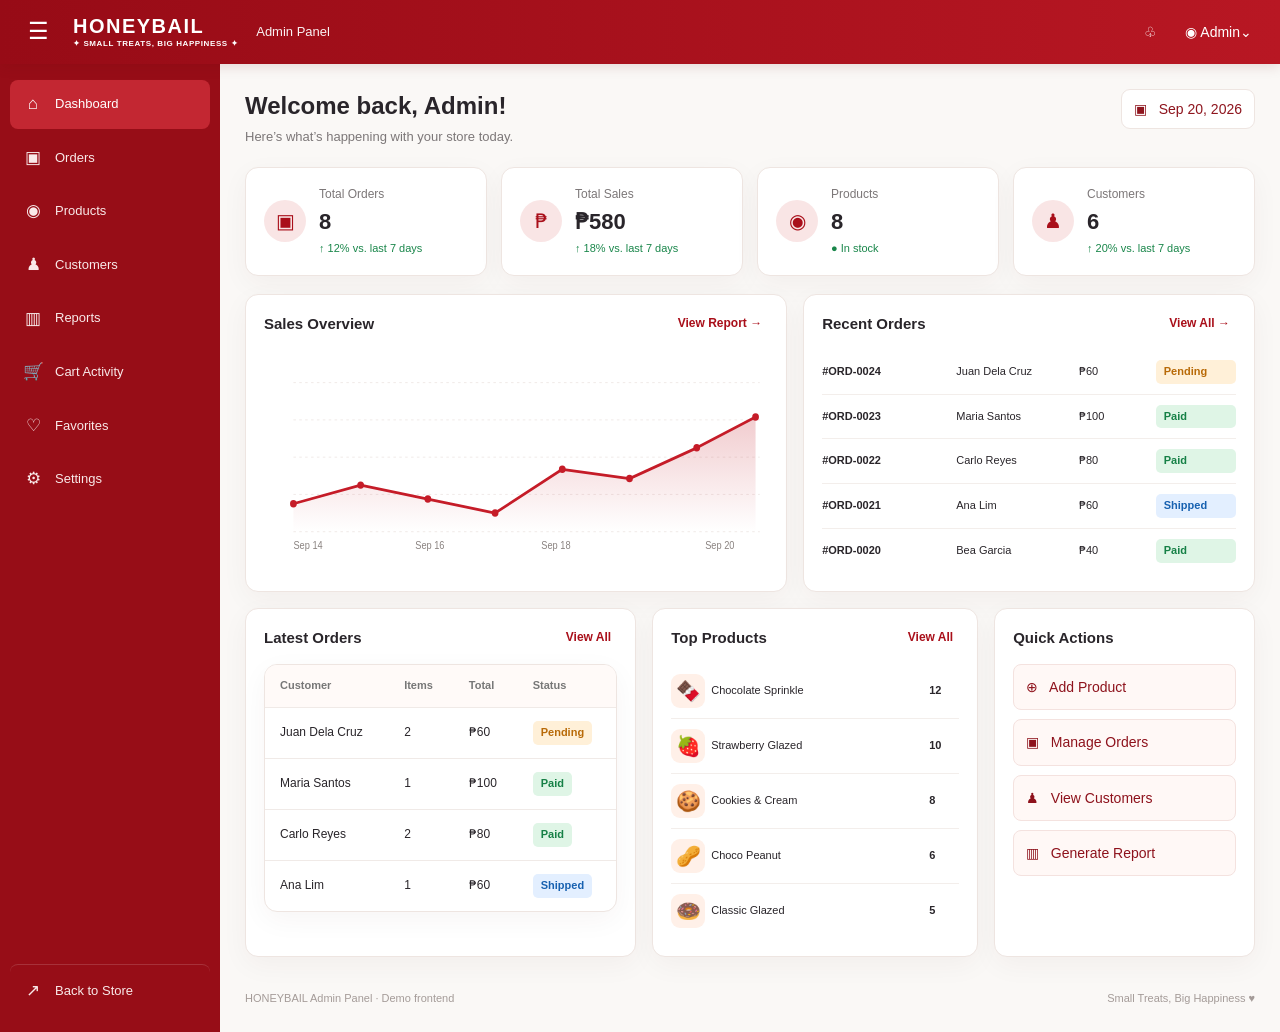
==== frontend/index.html @ afd2aeb9 "index modified" ====
<!DOCTYPE html>
<html lang="en">
<head>
<meta charset="UTF-8"><meta name="viewport" content="width=device-width, initial-scale=1.0">
<title>Honeybail | Admin Panel</title>
<style>
:root{--red:#a90f1a;--red2:#c51c28;--cream:#fffaf6;--ink:#29252a;--muted:#7c7778;--line:#eee5e1;--green:#dff5e6;--orange:#fff0d8;--blue:#e3efff;--shadow:0 8px 28px #4b10100b}
*{box-sizing:border-box}body{margin:0;background:#faf8f6;color:var(--ink);font:14px/1.45 Inter,Segoe UI,Arial,sans-serif}button,input,select,textarea{font:inherit}button{cursor:pointer}.app{min-height:100vh}.topbar{height:64px;background:linear-gradient(90deg,#970b16,#b81723);color:white;display:flex;align-items:center;gap:18px;padding:0 22px;position:sticky;top:0;z-index:5;box-shadow:0 3px 12px #6b000020}.brand{font-weight:900;letter-spacing:1.5px;font-size:20px;line-height:1}.brand small{display:block;font-size:8px;letter-spacing:.6px;margin-top:4px}.hamb{background:transparent;color:white;border:0;font-size:23px}.top-title{font-size:13px;opacity:.95}.top-right{margin-left:auto;display:flex;align-items:center;gap:16px}.top-right button{background:transparent;border:0;color:white}.layout{display:flex;min-height:calc(100vh - 64px)}.sidebar{width:220px;flex-shrink:0;background:#970d17;color:#fff;padding:16px 10px;display:flex;flex-direction:column;gap:5px}.navbtn{display:flex;align-items:center;gap:12px;width:100%;text-align:left;border:0;border-radius:8px;background:transparent;color:#f9e9e9;padding:12px 13px;font-size:13px;transition:.18s}.navbtn:hover,.navbtn.active{background:#c32732;color:white}.navbtn .ico{width:20px;font-size:17px;text-align:center}.nav-spacer{flex:1;min-height:24px}.backstore{border-top:1px solid #ffffff26;padding-top:14px;margin-top:8px}.main{padding:25px;flex:1;min-width:0;max-width:1800px;margin:0 auto;width:100%}.pagehead{display:flex;justify-content:space-between;align-items:flex-start;gap:14px;margin-bottom:20px}.pagehead h1{font-size:24px;margin:0 0 4px}.sub{color:var(--muted);font-size:13px}.datepill{background:white;border:1px solid var(--line);padding:9px 12px;border-radius:9px;color:#8e151e}.stats{display:grid;grid-template-columns:repeat(4,minmax(0,1fr));gap:14px;margin-bottom:18px}.stat,.panel,.tablewrap{background:white;border:1px solid var(--line);border-radius:13px;box-shadow:var(--shadow)}.stat{padding:18px;display:flex;gap:13px;align-items:center}.stat-icon{width:42px;height:42px;display:grid;place-items:center;border-radius:50%;background:#f9e5e5;color:var(--red);font-size:20px}.stat-label{font-size:12px;color:var(--muted)}.stat strong{display:block;font-size:22px;margin:3px 0}.positive{font-size:11px;color:#19864a}.grid2{display:grid;grid-template-columns:1.2fr 1fr;gap:16px;margin-bottom:16px}.grid3{display:grid;grid-template-columns:1.2fr 1fr .8fr;gap:16px;margin-bottom:16px}.panel{padding:18px;min-width:0}.panelhead{display:flex;justify-content:space-between;align-items:center;gap:10px;margin-bottom:15px}.panelhead h3{margin:0;font-size:15px}.linkbtn{border:0;background:transparent;color:var(--red);font-weight:700;font-size:12px}.chart{height:205px;width:100%;display:block}.recent-list{display:flex;flex-direction:column;gap:0}.recent-row{display:grid;grid-template-columns:1.1fr 1fr .6fr .7fr;gap:8px;align-items:center;padding:10px 0;border-bottom:1px solid #f3eeeb;font-size:11px}.recent-row:last-child{border:0}.badge{display:inline-block;border-radius:5px;padding:4px 8px;font-size:11px;font-weight:700;white-space:nowrap}.Pending{background:var(--orange);color:#b86a08}.Paid,.In-Stock{background:var(--green);color:#168046}.Shipped{background:var(--blue);color:#1761b0}.Cancelled,.Low-Stock{background:#ffe6e3;color:#bf392b}.tablewrap{overflow:auto}.toolbar{display:flex;gap:10px;flex-wrap:wrap;margin-bottom:14px}.toolbar input,.toolbar select,.field input,.field select,.field textarea{border:1px solid #e6dedb;background:#fff;border-radius:8px;padding:10px 12px;outline:none;min-width:140px}.toolbar input:focus,.field input:focus,.field select:focus,.field textarea:focus{border-color:#c52a35;box-shadow:0 0 0 3px #c52a3510}.primary,.secondary,.danger{border:0;border-radius:8px;padding:10px 14px;font-weight:700}.primary{background:var(--red);color:white}.primary:hover{background:#830a13}.secondary{background:#f6ecea;color:#8f111a}.danger{background:#ffeded;color:#b51a25}.table{border-collapse:collapse;width:100%;white-space:nowrap}.table th{background:#fffaf8;color:#777;font-size:11px;text-align:left;padding:13px 15px}.table td{padding:13px 15px;border-top:1px solid #f0eae7;font-size:12px}.table tr:hover td{background:#fffdfc}.actions{display:flex;gap:6px}.smallbtn{border:1px solid #eee0dc;background:white;border-radius:6px;padding:5px 8px;color:#7f111a}.smallbtn:hover{background:#fff0ef}.product-cell{display:flex;align-items:center;gap:10px}.product-emoji{width:34px;height:34px;display:grid;place-items:center;border-radius:9px;background:#fff0e8;font-size:20px}.empty{text-align:center;color:var(--muted);padding:35px}.formgrid{display:grid;grid-template-columns:1fr 1fr;gap:14px}.field{display:flex;flex-direction:column;gap:6px}.field label{font-size:12px;font-weight:700}.field.full{grid-column:1/-1}.field textarea{min-height:85px}.settings-tabs{display:flex;gap:8px;flex-wrap:wrap;margin-bottom:18px}.tab{border:1px solid var(--line);border-radius:8px;padding:9px 14px;background:white}.tab.active{background:var(--red);color:white;border-color:var(--red)}.setting-layout{display:grid;grid-template-columns:200px 1fr;gap:25px}.store-logo{width:110px;height:110px;background:#f7e4e2;color:var(--red);border-radius:50%;display:grid;place-items:center;font-size:42px;margin-bottom:12px}.mutedbox{background:#fff9f6;border:1px solid var(--line);padding:14px;border-radius:9px;color:var(--muted)}.bar-chart{height:220px;display:flex;align-items:end;gap:13px;padding:12px 8px 0;border-bottom:1px solid var(--line)}.bar-col{flex:1;display:flex;flex-direction:column;align-items:center;justify-content:end;height:100%;gap:7px;font-size:10px;color:var(--muted)}.bar{width:70%;max-width:40px;background:linear-gradient(#d93642,#a70d19);border-radius:5px 5px 0 0;min-height:6px}.bar-label{padding-bottom:8px}.quick-actions{display:grid;gap:9px}.quick-actions button{text-align:left;background:#fff8f6;border:1px solid #f4e2df;border-radius:8px;padding:12px;color:#8e121c}.footer{padding:18px 0 0;color:#a49b98;font-size:11px;display:flex;justify-content:space-between}.notice{padding:12px 14px;border-radius:8px;background:#e5f7e9;color:#166b37;margin-bottom:14px}.modal-backdrop{position:fixed;inset:0;background:#1e1010a8;z-index:20;display:grid;place-items:center;padding:20px}.modal{background:white;width:min(560px,100%);max-height:90vh;overflow:auto;border-radius:14px;padding:22px;box-shadow:0 20px 70px #0003}.modalhead{display:flex;align-items:center;justify-content:space-between;margin-bottom:18px}.modalhead h2{margin:0;font-size:19px}.close{border:0;background:#f6eeee;border-radius:7px;padding:6px 10px}.modal-actions{display:flex;justify-content:flex-end;gap:8px;margin-top:18px}.hidden{display:none!important}.mobile-overlay{display:none}
@media(max-width:1050px){.sidebar{width:190px}.main{padding:18px}.stats{grid-template-columns:repeat(2,1fr)}.grid3{grid-template-columns:1fr 1fr}.grid3 .panel:last-child{grid-column:1/-1}}
@media(max-width:720px){.topbar{padding:0 13px}.brand{font-size:16px}.top-title{display:none}.sidebar{position:fixed;z-index:10;top:64px;bottom:0;left:0;transform:translateX(-100%);transition:.2s;width:245px}.sidebar.open{transform:translateX(0)}.mobile-overlay.show{display:block;position:fixed;inset:64px 0 0;background:#0006;z-index:9}.main{padding:15px}.stats{grid-template-columns:1fr 1fr;gap:9px}.stat{padding:12px;gap:8px}.stat-icon{width:34px;height:34px}.stat strong{font-size:18px}.grid2,.grid3{grid-template-columns:1fr}.grid3 .panel:last-child{grid-column:auto}.pagehead h1{font-size:21px}.setting-layout{grid-template-columns:1fr}.formgrid{grid-template-columns:1fr}.field.full{grid-column:auto}.datepill{display:none}}
</style></head>
<body><div class="app">
<header class="topbar"><button class="hamb" id="menuToggle" aria-label="Toggle menu">☰</button><div class="brand">HONEYBAIL<small>✦ SMALL TREATS, BIG HAPPINESS ✦</small></div><div class="top-title">Admin Panel</div><div class="top-right"><button id="notificationBtn" title="Notifications">♧</button><button id="adminMenu">◉ Admin⌄</button></div></header>
<div class="mobile-overlay" id="overlay"></div>
<div class="layout"><aside class="sidebar" id="sidebar">
<button class="navbtn active" data-page="dashboard"><span class="ico">⌂</span>Dashboard</button>
<button class="navbtn" data-page="orders"><span class="ico">▣</span>Orders</button>
<button class="navbtn" data-page="products"><span class="ico">◉</span>Products</button>
<button class="navbtn" data-page="customers"><span class="ico">♟</span>Customers</button>
<button class="navbtn" data-page="reports"><span class="ico">▥</span>Reports</button>
<button class="navbtn" data-page="cart"><span class="ico">🛒</span>Cart Activity</button>
<button class="navbtn" data-page="favorites"><span class="ico">♡</span>Favorites</button>
<button class="navbtn" data-page="settings"><span class="ico">⚙</span>Settings</button>
<div class="nav-spacer"></div><button class="navbtn backstore" id="backStore"><span class="ico">↗</span>Back to Store</button>
</aside><main class="main" id="main"></main></div></div>
<div id="modalRoot"></div>
<script>
const defaultProducts=[
{id:1,name:'Chocolate Sprinkle',price:20,stock:12,emoji:'🍫'},
{id:2,name:'Strawberry Glazed',price:20,stock:10,emoji:'🍓'},
{id:3,name:'Cookies & Cream',price:25,stock:8,emoji:'🍪'},
{id:4,name:'Choco Peanut',price:25,stock:6,emoji:'🥜'},
{id:5,name:'Classic Glazed',price:20,stock:15,emoji:'🍩'},
{id:6,name:'Old Fashioned',price:20,stock:5,emoji:'🥯'},
{id:7,name:'Ube Glazed',price:25,stock:8,emoji:'🫐'},
{id:8,name:'Matcha Crunch',price:25,stock:4,emoji:'🍵'}];
const defaultCustomers=[
{id:'CUST-001',name:'Juan Dela Cruz',email:'juan@email.com',phone:'09171234567',orders:5,joined:'Sep 10, 2026'},
{id:'CUST-002',name:'Maria Santos',email:'maria@email.com',phone:'09177894562',orders:3,joined:'Sep 11, 2026'},
{id:'CUST-003',name:'Carlo Reyes',email:'carlo@email.com',phone:'09176543210',orders:2,joined:'Sep 12, 2026'},
{id:'CUST-004',name:'Ana Lim',email:'ana@email.com',phone:'09171239876',orders:4,joined:'Sep 13, 2026'},
{id:'CUST-005',name:'Bea Garcia',email:'bea@email.com',phone:'09171239811',orders:1,joined:'Sep 14, 2026'},
{id:'CUST-006',name:'Joel Santos',email:'joel@email.com',phone:'09176549832',orders:2,joined:'Sep 15, 2026'}];
const defaultOrders=[
{id:'ORD-0024',customer:'Juan Dela Cruz',items:2,total:60,status:'Pending',date:'Sep 20, 10:24 AM'},
{id:'ORD-0023',customer:'Maria Santos',items:1,total:100,status:'Paid',date:'Sep 20, 09:56 AM'},
{id:'ORD-0022',customer:'Carlo Reyes',items:2,total:80,status:'Paid',date:'Sep 20, 09:12 AM'},
{id:'ORD-0021',customer:'Ana Lim',items:1,total:60,status:'Shipped',date:'Sep 19, 07:45 AM'},
{id:'ORD-0020',customer:'Bea Garcia',items:1,total:40,status:'Paid',date:'Sep 19, 07:25 AM'},
{id:'ORD-0019',customer:'Joel Santos',items:3,total:120,status:'Pending',date:'Sep 18, 05:20 PM'},
{id:'ORD-0018',customer:'Liza Cruz',items:2,total:80,status:'Shipped',date:'Sep 18, 02:14 PM'},
{id:'ORD-0017',customer:'Mark Reyes',items:1,total:40,status:'Paid',date:'Sep 17, 11:32 AM'}];
function getData(k,def){try{return JSON.parse(localStorage.getItem('hb_'+k))||def}catch{return def}}
let products=getData('products',defaultProducts),customers=getData('customers',defaultCustomers),orders=getData('orders',defaultOrders);
let cartActivity=getData('cart',[['Sep 20, 10:20 AM','Juan Dela Cruz','Chocolate Sprinkle','Added to Cart',1],['Sep 20, 09:50 AM','Maria Santos','Strawberry Glazed','Added to Cart',2],['Sep 20, 09:30 AM','Carlo Reyes','Cookies & Cream','Removed from Cart',1],['Sep 20, 08:45 AM','Ana Lim','Choco Peanut','Added to Cart',1],['Sep 20, 08:20 AM','Bea Garcia','Classic Glazed','Added to Cart',3]]);
let favorites=getData('favorites',[['Juan Dela Cruz','Chocolate Sprinkle','Sep 16, 2026'],['Maria Santos','Strawberry Glazed','Sep 17, 2026'],['Carlo Reyes','Cookies & Cream','Sep 16, 2026'],['Ana Lim','Choco Peanut','Sep 15, 2026'],['Bea Garcia','Classic Glazed','Sep 13, 2026']]);
let settings=getData('settings',{name:'HONEYBAIL',tagline:'Small Treats, Big Happiness',email:'honeybail@gmail.com',phone:'0917 123 4567',address:'Brgy. San Isidro, City of Malolos, Bulacan'});
let currentPage='dashboard',orderFilter='All',productSearch='',customerSearch='',orderSearch='',settingsTab='Store Info';
const money=n=>'₱'+Number(n).toLocaleString('en-PH');
const esc=s=>String(s??'').replace(/[&<>"']/g,c=>({'&':'&amp;','<':'&lt;','>':'&gt;','"':'&quot;',"'":'&#39;'}[c]));
function save(){localStorage.setItem('hb_products',JSON.stringify(products));localStorage.setItem('hb_customers',JSON.stringify(customers));localStorage.setItem('hb_orders',JSON.stringify(orders));localStorage.setItem('hb_cart',JSON.stringify(cartActivity));localStorage.setItem('hb_favorites',JSON.stringify(favorites));localStorage.setItem('hb_settings',JSON.stringify(settings))}
function badge(s){return `<span class="badge ${s.replaceAll(' ','-')}">${esc(s)}</span>`}
function head(title,sub,extra=''){return `<div class="pagehead"><div><h1>${title}</h1><div class="sub">${sub}</div></div>${extra||'<div class="datepill">▣ &nbsp; Sep 20, 2026</div>'}</div>`}
function table(headers,rows){return `<div class="tablewrap"><table class="table"><thead><tr>${headers.map(h=>`<th>${h}</th>`).join('')}</tr></thead><tbody>${rows||`<tr><td colspan="${headers.length}" class="empty">No records found.</td></tr>`}</tbody></table></div>`}
function productRows(list){return list.map(p=>`<tr><td><div class="product-cell"><span class="product-emoji">${p.emoji||'🧋'}</span><b>${esc(p.name)}</b></div></td><td>${money(p.price)}</td><td>${p.stock}</td><td>${badge(p.stock<=5?'Low Stock':'In Stock')}</td><td><div class="actions"><button class="smallbtn" data-action="edit-product" data-id="${p.id}">✎</button><button class="smallbtn" data-action="delete-product" data-id="${p.id}">🗑</button></div></td></tr>`).join('')}
function orderRows(list){return list.map(o=>`<tr><td><b>#${esc(o.id)}</b></td><td>${esc(o.customer)}</td><td>${o.items}</td><td>${money(o.total)}</td><td>${badge(o.status)}</td><td>${esc(o.date)}</td><td><div class="actions"><button class="smallbtn" data-action="view-order" data-id="${o.id}" title="View">◉</button><button class="smallbtn" data-action="edit-order" data-id="${o.id}" title="Update status">✎</button></div></td></tr>`).join('')}
function customerRows(list){return list.map(c=>`<tr><td>${esc(c.id)}</td><td><b>${esc(c.name)}</b></td><td>${esc(c.email)}</td><td>${esc(c.phone)}</td><td>${c.orders}</td><td>${esc(c.joined)}</td><td><button class="smallbtn" data-action="view-customer" data-id="${c.id}">◉ View</button></td></tr>`).join('')}
function chart(){return `<svg class="chart" viewBox="0 0 600 220" preserveAspectRatio="none" aria-label="Sales line chart"><defs><linearGradient id="fill" x1="0" y1="0" x2="0" y2="1"><stop offset="0%" stop-color="#c52a35" stop-opacity=".24"/><stop offset="100%" stop-color="#c52a35" stop-opacity="0"/></linearGradient></defs>${[35,75,115,155,195].map(y=>`<line x1="35" y1="${y}" x2="590" y2="${y}" stroke="#eee8e5" stroke-dasharray="3 4"/>`).join('')}<path d="M35 165 L115 145 L195 160 L275 175 L355 128 L435 138 L515 105 L585 72 L585 195 L35 195 Z" fill="url(#fill)"/><polyline points="35,165 115,145 195,160 275,175 355,128 435,138 515,105 585,72" fill="none" stroke="#c51c28" stroke-width="3" stroke-linecap="round" stroke-linejoin="round"/>${[[35,165],[115,145],[195,160],[275,175],[355,128],[435,138],[515,105],[585,72]].map(([x,y])=>`<circle cx="${x}" cy="${y}" r="4" fill="#c51c28"/>`).join('')}<text x="35" y="214" font-size="11" fill="#8a8380">Sep 14</text><text x="180" y="214" font-size="11" fill="#8a8380">Sep 16</text><text x="330" y="214" font-size="11" fill="#8a8380">Sep 18</text><text x="525" y="214" font-size="11" fill="#8a8380">Sep 20</text></svg>`}
function stat(icon,label,value,foot='↑ 12% vs. last 7 days'){return `<div class="stat"><div class="stat-icon">${icon}</div><div><div class="stat-label">${label}</div><strong>${value}</strong><div class="positive">${foot}</div></div></div>`}
function renderDashboard(){let total=orders.reduce((s,o)=>s+o.total,0);return `${head('Welcome back, Admin!','Here’s what’s happening with your store today.')}<section class="stats">${stat('▣','Total Orders',orders.length)}${stat('₱','Total Sales',money(total),'↑ 18% vs. last 7 days')}${stat('◉','Products',products.length,'● In stock')}${stat('♟','Customers',customers.length,'↑ 20% vs. last 7 days')}</section><section class="grid2"><div class="panel"><div class="panelhead"><h3>Sales Overview</h3><button class="linkbtn" data-action="go-reports">View Report →</button></div>${chart()}</div><div class="panel"><div class="panelhead"><h3>Recent Orders</h3><button class="linkbtn" data-page="orders">View All →</button></div><div class="recent-list">${orders.slice(0,5).map(o=>`<div class="recent-row"><b>#${o.id}</b><span>${esc(o.customer)}</span><span>${money(o.total)}</span>${badge(o.status)}</div>`).join('')}</div></div></section><section class="grid3"><div class="panel"><div class="panelhead"><h3>Latest Orders</h3><button class="linkbtn" data-page="orders">View All</button></div>${table(['Customer','Items','Total','Status'],orders.slice(0,4).map(o=>`<tr><td>${esc(o.customer)}</td><td>${o.items}</td><td>${money(o.total)}</td><td>${badge(o.status)}</td></tr>`).join(''))}</div><div class="panel"><div class="panelhead"><h3>Top Products</h3><button class="linkbtn" data-page="products">View All</button></div>${products.slice(0,5).map((p,i)=>`<div class="recent-row" style="grid-template-columns:32px 1fr 30px"><span class="product-emoji">${p.emoji}</span><span>${esc(p.name)}</span><b>${[12,10,8,6,5][i]||3}</b></div>`).join('')}</div><div class="panel"><div class="panelhead"><h3>Quick Actions</h3></div><div class="quick-actions"><button data-action="add-product">⊕ &nbsp; Add Product</button><button data-page="orders">▣ &nbsp; Manage Orders</button><button data-page="customers">♟ &nbsp; View Customers</button><button data-page="go-reports">▥ &nbsp; Generate Report</button></div></div></section>`}
function renderOrders(){let list=orders.filter(o=>(orderFilter==='All'||o.status===orderFilter)&&(`${o.id} ${o.customer}`).toLowerCase().includes(orderSearch.toLowerCase()));return `${head('Orders','Monitor and manage customer orders.','<button class="primary" data-action="export-orders">↓ Export CSV</button>')}<div class="toolbar"><input id="orderSearch" placeholder="⌕ Search by order ID, customer..." value="${esc(orderSearch)}"><select id="orderFilter">${['All','Pending','Paid','Shipped','Cancelled'].map(s=>`<option ${orderFilter===s?'selected':''}>${s}</option>`).join('')}</select></div><div class="settings-tabs">${['All','Pending','Paid','Shipped','Cancelled'].map(s=>`<button class="tab ${orderFilter===s?'active':''}" data-action="filter-orders" data-value="${s}">${s} (${s==='All'?orders.length:orders.filter(o=>o.status===s).length})</button>`).join('')}</div>${table(['Order ID','Customer','Items','Total','Status','Date','Action'],orderRows(list))}`}
function renderProducts(){let list=products.filter(p=>p.name.toLowerCase().includes(productSearch.toLowerCase()));return `${head('Products','Manage your donut products and stock.','<div class="actions"><button class="secondary" data-action="export-products">Export</button><button class="primary" data-action="add-product">＋ Add Product</button></div>')}<div class="toolbar"><input id="productSearch" placeholder="⌕ Search products..." value="${esc(productSearch)}"></div>${table(['Product Name','Price','Stock','Status','Action'],productRows(list))}`}
function renderCustomers(){let list=customers.filter(c=>(c.name+' '+c.email+' '+c.id).toLowerCase().includes(customerSearch.toLowerCase()));return `${head('Customers','View and manage your registered customers.','<button class="primary" data-action="add-customer">＋ Add Customer</button>')}<div class="toolbar"><input id="customerSearch" placeholder="⌕ Search by name, email or ID..." value="${esc(customerSearch)}"></div>${table(['Customer ID','Name','Email','Phone','Total Orders','Joined','Action'],customerRows(list))}`}
function renderReports(){let total=orders.reduce((s,o)=>s+o.total,0);let values=[35,48,39,69,86,75,95];return `${head('Reports','View sales and order reports.')}<section class="stats">${stat('₱','Total Sales',money(total))}${stat('▣','Total Orders',orders.length)}${stat('♡','Average Order Value',money(orders.length?Math.round(total/orders.length):0),'Across all orders')}${stat('♟','Customers',customers.length)}</section><section class="grid2"><div class="panel"><div class="panelhead"><h3>Sales Report</h3><button class="secondary" data-action="export-orders">Export CSV</button></div><div class="bar-chart">${values.map((v,i)=>`<div class="bar-col"><div class="bar" style="height:${v}%"></div><span class="bar-label">Sep ${14+i}</span></div>`).join('')}</div></div><div class="panel"><div class="panelhead"><h3>Top Products</h3></div>${products.slice(0,6).map((p,i)=>`<div class="recent-row" style="grid-template-columns:36px 1fr 30px"><span class="product-emoji">${p.emoji}</span><span>${esc(p.name)}</span><b>${[12,10,8,6,5,4][i]}</b></div>`).join('')}</div></section><div class="panel"><div class="panelhead"><h3>Order Summary</h3></div>${table(['Status','Number of Orders','Sales Value'],['Pending','Paid','Shipped','Cancelled'].map(s=>`<tr><td>${badge(s)}</td><td>${orders.filter(o=>o.status===s).length}</td><td>${money(orders.filter(o=>o.status===s).reduce((a,o)=>a+o.total,0))}</td></tr>`).join(''))}</div>`}
function renderCart(){return `${head('Cart Activity','View recent cart activities from customers.','<button class="secondary" data-action="clear-cart">Clear Activity</button>')}${table(['Time','Customer','Product','Action','Quantity'],cartActivity.map(a=>`<tr><td>${esc(a[0])}</td><td>${esc(a[1])}</td><td>${esc(a[2])}</td><td>${badge(a[3]==='Added to Cart'?'Paid':'Cancelled')}</td><td>${a[4]}</td></tr>`).join(''))}`}
function renderFavorites(){return `${head('Favorites','Products saved by your customers.')}${table(['Customer','Product','Date Added','Action'],favorites.map((f,i)=>`<tr><td>${esc(f[0])}</td><td><div class="product-cell"><span class="product-emoji">${products.find(p=>p.name===f[1])?.emoji||'🧋'}</span>${esc(f[1])}</div></td><td>${esc(f[2])}</td><td><button class="smallbtn" data-action="remove-favorite" data-id="${i}">Remove</button></td></tr>`).join(''))}`}
function renderSettings(){return `${head('Store Settings','Manage your store information and preferences.')}<div class="settings-tabs">${['Store Info','Notifications','Payment','Shipping'].map(t=>`<button class="tab ${settingsTab===t?'active':''}" data-action="settings-tab" data-value="${t}">${t}</button>`).join('')}</div><div class="panel">${settingsTab==='Store Info'?`<div class="setting-layout"><div><div class="store-logo">🥤</div><b>${esc(settings.name)}</b><p class="sub">Store logo preview</p><button class="secondary" data-action="change-logo">Change Logo</button></div><form id="settingsForm"><div class="formgrid"><div class="field"><label>Store Name</label><input name="name" required value="${esc(settings.name)}"></div><div class="field"><label>Tagline</label><input name="tagline" value="${esc(settings.tagline)}"></div><div class="field"><label>Email</label><input type="email" name="email" value="${esc(settings.email)}"></div><div class="field"><label>Phone</label><input name="phone" value="${esc(settings.phone)}"></div><div class="field full"><label>Address</label><textarea name="address">${esc(settings.address)}</textarea></div></div><div class="modal-actions"><button class="primary">Save Changes</button></div></form></div>`:settingsTab==='Notifications'?`<h3>Notification preferences</h3>${['New order notifications','Low stock alerts','Customer messages','Weekly sales summary'].map(s=>`<p><label><input type="checkbox" checked> ${s}</label></p>`).join('')}<button class="primary" data-action="save-preferences">Save Preferences</button>`:settingsTab==='Payment'?`<h3>Payment options</h3>${['Cash on Delivery','GCash','Maya'].map(s=>`<p><label><input type="checkbox" checked> ${s}</label></p>`).join('')}<button class="primary" data-action="save-preferences">Save Preferences</button>`:`<h3>Shipping preferences</h3><div class="field"><label>Standard delivery fee (₱)</label><input id="shippingFee" type="number" min="0" value="40"></div><p><label><input type="checkbox" checked> Enable local delivery</label></p><button class="primary" data-action="save-preferences">Save Preferences</button>`}</div>`}
function render(){document.querySelectorAll('.navbtn[data-page]').forEach(b=>b.classList.toggle('active',b.dataset.page===currentPage));const pages={dashboard:renderDashboard,orders:renderOrders,products:renderProducts,customers:renderCustomers,reports:renderReports,cart:renderCart,favorites:renderFavorites,settings:renderSettings};document.getElementById('main').innerHTML=(pages[currentPage]||renderDashboard)()+`<div class="footer"><span>HONEYBAIL Admin Panel · Demo frontend</span><span>Small Treats, Big Happiness ♥</span></div>`}
function go(page){currentPage=page;render();document.getElementById('sidebar').classList.remove('open');document.getElementById('overlay').classList.remove('show');window.scrollTo(0,0)}
function modal(title,body,submitLabel='Save',onSubmit=null){document.getElementById('modalRoot').innerHTML=`<div class="modal-backdrop" id="modalBackdrop"><div class="modal"><div class="modalhead"><h2>${title}</h2><button class="close" data-action="close-modal">✕</button></div><form id="modalForm">${body}<div class="modal-actions"><button type="button" class="secondary" data-action="close-modal">Cancel</button><button class="primary" type="submit">${submitLabel}</button></div></form></div></div>`;document.getElementById('modalBackdrop').addEventListener('click',e=>{if(e.target.id==='modalBackdrop')closeModal()});document.getElementById('modalForm').addEventListener('submit',e=>{e.preventDefault();if(onSubmit)onSubmit(new FormData(e.target));closeModal()})}
function closeModal(){document.getElementById('modalRoot').innerHTML=''}
function productForm(p={name:'',price:'',stock:'',emoji:'🧋'},isEdit=false){modal(isEdit?'Edit Product':'Add Product',`<div class="formgrid"><div class="field full"><label>Product Name</label><input name="name" required value="${esc(p.name)}"></div><div class="field"><label>Price (₱)</label><input name="price" type="number" min="0" step=".01" required value="${p.price}"></div><div class="field"><label>Stock</label><input name="stock" type="number" min="0" required value="${p.stock}"></div><div class="field full"><label>Product Emoji (temporary image)</label><input name="emoji" maxlength="4" value="${esc(p.emoji)}"></div></div>`,'Save Product',fd=>{let data={name:fd.get('name').trim(),price:Number(fd.get('price')),stock:Number(fd.get('stock')),emoji:fd.get('emoji')||'🧋'};if(isEdit){Object.assign(products.find(x=>x.id===p.id),data)}else{products.unshift({id:Date.now(),...data})}save();render();toast('Product saved successfully.')})}
function toast(msg){const n=document.createElement('div');n.className='notice';n.textContent=msg;document.getElementById('main').prepend(n);setTimeout(()=>n.remove(),2600)}
function downloadCSV(filename,rows){const csv=rows.map(row=>row.map(v=>'"'+String(v??'').replaceAll('"','""')+'"').join(',')).join('\n');const a=document.createElement('a');a.href=URL.createObjectURL(new Blob([csv],{type:'text/csv;charset=utf-8;'}));a.download=filename;a.click();URL.revokeObjectURL(a.href)}
document.addEventListener('click',e=>{const nav=e.target.closest('[data-page]');if(nav){go(nav.dataset.page);return}const b=e.target.closest('[data-action]');if(!b)return;const a=b.dataset.action,id=b.dataset.id;
switch(a){
case 'add-product':productForm();break;
case 'edit-product':{const p=products.find(x=>String(x.id)===id);if(p)productForm(p,true);break}
case 'delete-product':if(confirm('Delete this product?')){products=products.filter(p=>String(p.id)!==id);save();render();toast('Product deleted.')}break;
case 'add-customer':modal('Add Customer',`<div class="formgrid"><div class="field full"><label>Full Name</label><input name="name" required></div><div class="field full"><label>Email</label><input name="email" type="email" required></div><div class="field full"><label>Phone</label><input name="phone" required></div></div>`,'Add Customer',fd=>{customers.unshift({id:'CUST-'+String(Date.now()).slice(-4),name:fd.get('name'),email:fd.get('email'),phone:fd.get('phone'),orders:0,joined:new Date().toLocaleDateString()});save();render();toast('Customer added.')});break;
case 'view-customer':{const c=customers.find(x=>x.id===id);if(c)modal('Customer Details',`<p><b>ID:</b> ${esc(c.id)}</p><p><b>Name:</b> ${esc(c.name)}</p><p><b>Email:</b> ${esc(c.email)}</p><p><b>Phone:</b> ${esc(c.phone)}</p><p><b>Total orders:</b> ${c.orders}</p>`,'Done');break}
case 'view-order':{const o=orders.find(x=>x.id===id);if(o)modal('Order '+o.id,`<p><b>Customer:</b> ${esc(o.customer)}</p><p><b>Items:</b> ${o.items}</p><p><b>Total:</b> ${money(o.total)}</p><p><b>Status:</b> ${badge(o.status)}</p><p><b>Date:</b> ${esc(o.date)}</p>`,'Close');break}
case 'edit-order':{const o=orders.find(x=>x.id===id);if(o)modal('Update Order Status',`<p>Order <b>#${o.id}</b> — ${esc(o.customer)}</p><div class="field"><label>Status</label><select name="status">${['Pending','Paid','Shipped','Cancelled'].map(s=>`<option ${o.status===s?'selected':''}>${s}</option>`).join('')}</select></div>`,'Update Status',fd=>{o.status=fd.get('status');save();render();toast('Order status updated.')});break}
case 'filter-orders':orderFilter=b.dataset.value;render();break;
case 'export-orders':downloadCSV('honeybail-orders.csv',[['Order ID','Customer','Items','Total','Status','Date'],...orders.map(o=>[o.id,o.customer,o.items,o.total,o.status,o.date])]);break;
case 'export-products':downloadCSV('honeybail-products.csv',[['Product','Price','Stock'],...products.map(p=>[p.name,p.price,p.stock])]);break;
case 'go-reports':go('reports');break;
case 'clear-cart':if(confirm('Clear all cart activity?')){cartActivity=[];save();render();toast('Cart activity cleared.')}break;
case 'remove-favorite':favorites.splice(Number(id),1);save();render();toast('Favorite removed.');break;
case 'settings-tab':settingsTab=b.dataset.value;render();break;
case 'save-preferences':toast('Preferences saved for this demo.');break;
case 'change-logo':modal('Change Store Logo','<p>This frontend demo uses an emoji logo. Image upload can be connected when you add a backend.</p><div class="field"><label>Choose image</label><input type="file" accept="image/*" name="logo"></div>','Choose Image',fd=>{const f=fd.get('logo');if(f&&f.size)toast('Image selected. Save/upload handling needs a backend.')});break;
case 'close-modal':closeModal();break;
}}
);
document.addEventListener('input',e=>{if(e.target.id==='productSearch'){productSearch=e.target.value;const pos=e.target.selectionStart;render();const el=document.getElementById('productSearch');el.focus();el.setSelectionRange(pos,pos)}if(e.target.id==='customerSearch'){customerSearch=e.target.value;const pos=e.target.selectionStart;render();const el=document.getElementById('customerSearch');el.focus();el.setSelectionRange(pos,pos)}if(e.target.id==='orderSearch'){orderSearch=e.target.value;const pos=e.target.selectionStart;render();const el=document.getElementById('orderSearch');el.focus();el.setSelectionRange(pos,pos)}});
document.addEventListener('change',e=>{if(e.target.id==='orderFilter'){orderFilter=e.target.value;render()}});
document.addEventListener('submit',e=>{if(e.target.id==='settingsForm'){e.preventDefault();const fd=new FormData(e.target);settings={name:fd.get('name'),tagline:fd.get('tagline'),email:fd.get('email'),phone:fd.get('phone'),address:fd.get('address')};save();render();toast('Store settings saved.')}});
document.getElementById('menuToggle').addEventListener('click',()=>{document.getElementById('sidebar').classList.toggle('open');document.getElementById('overlay').classList.toggle('show')});
document.getElementById('overlay').addEventListener('click',()=>{document.getElementById('sidebar').classList.remove('open');document.getElementById('overlay').classList.remove('show')});
document.getElementById('notificationBtn').addEventListener('click',()=>modal('Notifications','<p>🔔 You have new order activity.</p><p>📦 Check products with low stock.</p>','Done'));
document.getElementById('adminMenu').addEventListener('click',()=>modal('Admin Account','<p><b>Signed in as:</b> Admin</p><p>This is a frontend demo account menu.</p>','Close'));
document.getElementById('backStore').addEventListener('click',()=>modal('Store Preview','<p>Your customer-facing store can be connected here. This demo currently contains the admin frontend only.</p>','Close'));
render();
</script></body></html>
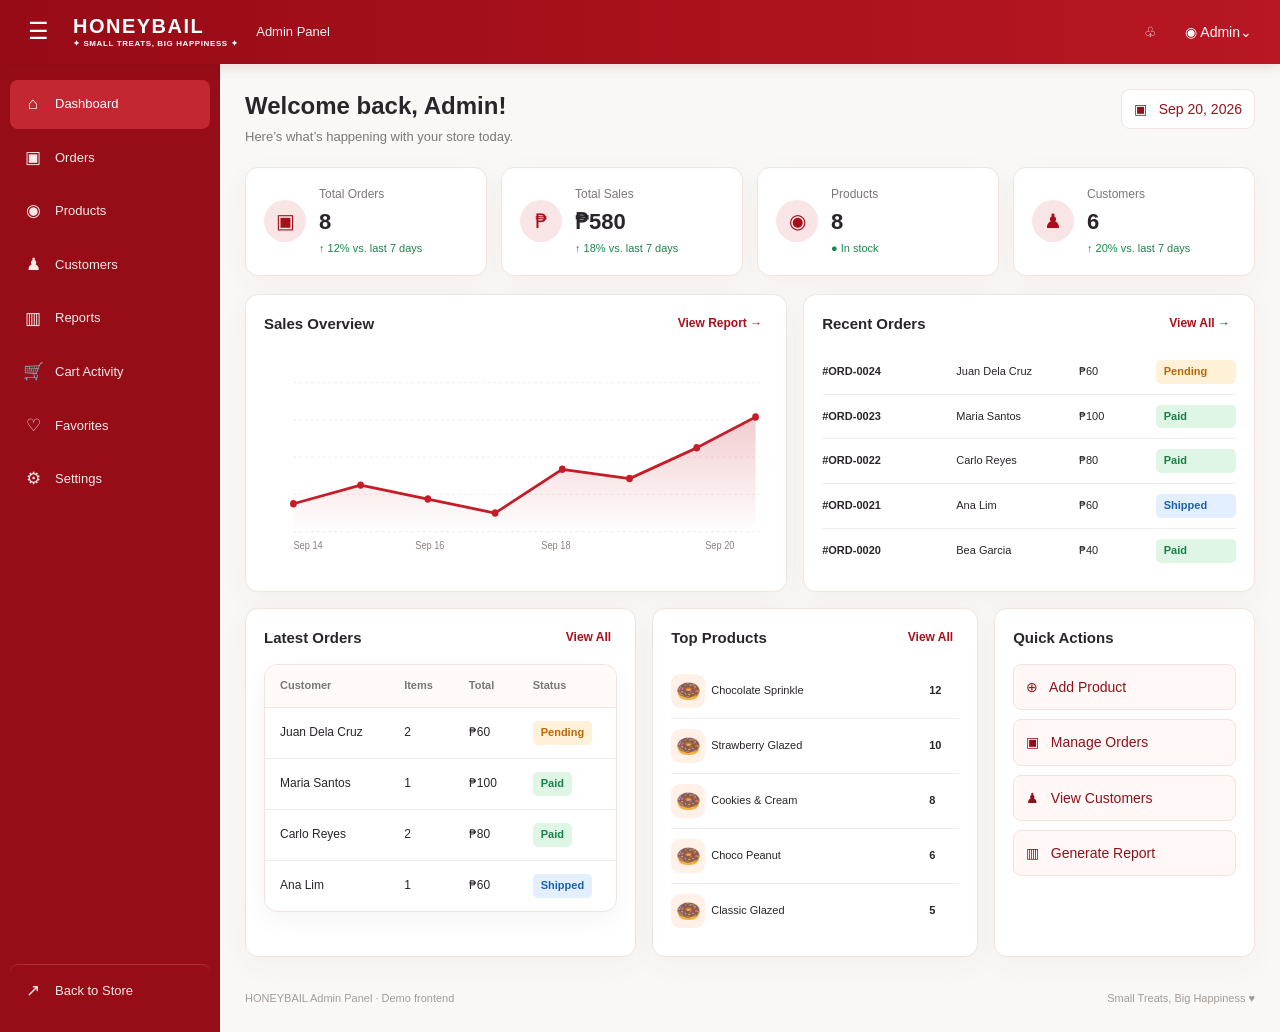
==== commit ea567083: "Merge remote changes" ====
--- a/frontend/index.html
+++ b/frontend/index.html
@@ -25,15 +25,16 @@
 </aside><main class="main" id="main"></main></div></div>
 <div id="modalRoot"></div>
 <script>
+
 const defaultProducts=[
-{id:1,name:'Chocolate Sprinkle',price:20,stock:12,emoji:'🍫'},
-{id:2,name:'Strawberry Glazed',price:20,stock:10,emoji:'🍓'},
-{id:3,name:'Cookies & Cream',price:25,stock:8,emoji:'🍪'},
-{id:4,name:'Choco Peanut',price:25,stock:6,emoji:'🥜'},
-{id:5,name:'Classic Glazed',price:20,stock:15,emoji:'🍩'},
-{id:6,name:'Old Fashioned',price:20,stock:5,emoji:'🥯'},
-{id:7,name:'Ube Glazed',price:25,stock:8,emoji:'🫐'},
-{id:8,name:'Matcha Crunch',price:25,stock:4,emoji:'🍵'}];
+{id:1,name:'Chocolate Sprinkle',category:'Chocolate',price:20,stock:12,emoji:'🍩'},
+{id:2,name:'Strawberry Glazed',category:'Fruity',price:20,stock:10,emoji:'🍩'},
+{id:3,name:'Cookies & Cream',category:'Cream-filled',price:25,stock:8,emoji:'🍩'},
+{id:4,name:'Choco Peanut',category:'Nutty',price:25,stock:6,emoji:'🍩'},
+{id:5,name:'Classic Glazed',category:'Glazed',price:20,stock:15,emoji:'🍩'},
+{id:6,name:'Old Fashioned',category:'Specialty',price:20,stock:5,emoji:'🍩'},
+{id:7,name:'Ube Glazed',category:'Fruity',price:25,stock:8,emoji:'🍩'},
+{id:8,name:'Matcha Crunch',category:'Specialty',price:25,stock:4,emoji:'🍩'}];
 const defaultCustomers=[
 {id:'CUST-001',name:'Juan Dela Cruz',email:'juan@email.com',phone:'09171234567',orders:5,joined:'Sep 10, 2026'},
 {id:'CUST-002',name:'Maria Santos',email:'maria@email.com',phone:'09177894562',orders:3,joined:'Sep 11, 2026'},
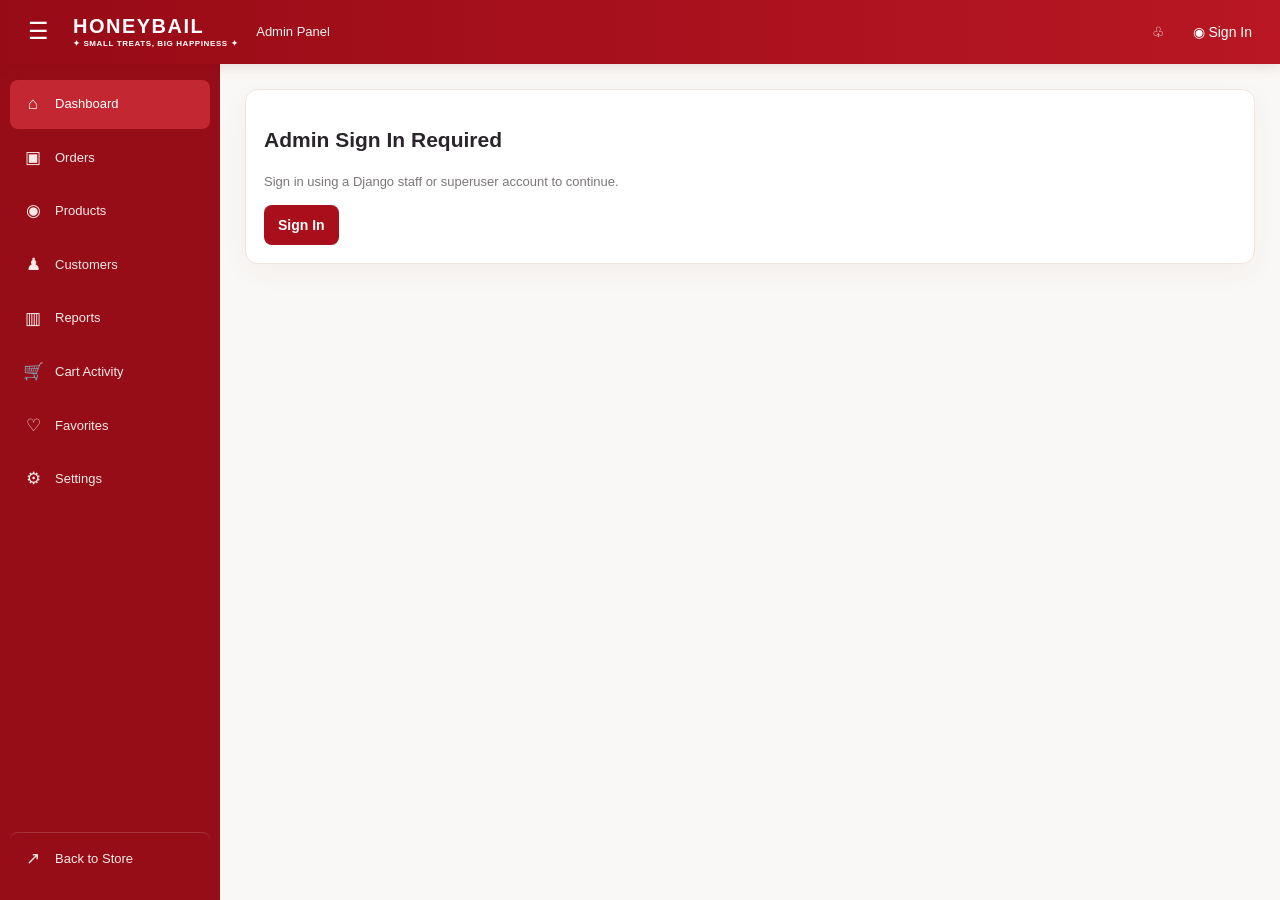
==== commit 10a6d097: "Update frontend storefront" ====
--- a/frontend/index.html
+++ b/frontend/index.html
@@ -1,116 +1,4055 @@
+
 <!DOCTYPE html>
 <html lang="en">
 <head>
-<meta charset="UTF-8"><meta name="viewport" content="width=device-width, initial-scale=1.0">
+<meta charset="UTF-8">
+<meta name="viewport" content="width=device-width, initial-scale=1.0">
 <title>Honeybail | Admin Panel</title>
+<link rel="icon" href="data:,">
+
 <style>
-:root{--red:#a90f1a;--red2:#c51c28;--cream:#fffaf6;--ink:#29252a;--muted:#7c7778;--line:#eee5e1;--green:#dff5e6;--orange:#fff0d8;--blue:#e3efff;--shadow:0 8px 28px #4b10100b}
-*{box-sizing:border-box}body{margin:0;background:#faf8f6;color:var(--ink);font:14px/1.45 Inter,Segoe UI,Arial,sans-serif}button,input,select,textarea{font:inherit}button{cursor:pointer}.app{min-height:100vh}.topbar{height:64px;background:linear-gradient(90deg,#970b16,#b81723);color:white;display:flex;align-items:center;gap:18px;padding:0 22px;position:sticky;top:0;z-index:5;box-shadow:0 3px 12px #6b000020}.brand{font-weight:900;letter-spacing:1.5px;font-size:20px;line-height:1}.brand small{display:block;font-size:8px;letter-spacing:.6px;margin-top:4px}.hamb{background:transparent;color:white;border:0;font-size:23px}.top-title{font-size:13px;opacity:.95}.top-right{margin-left:auto;display:flex;align-items:center;gap:16px}.top-right button{background:transparent;border:0;color:white}.layout{display:flex;min-height:calc(100vh - 64px)}.sidebar{width:220px;flex-shrink:0;background:#970d17;color:#fff;padding:16px 10px;display:flex;flex-direction:column;gap:5px}.navbtn{display:flex;align-items:center;gap:12px;width:100%;text-align:left;border:0;border-radius:8px;background:transparent;color:#f9e9e9;padding:12px 13px;font-size:13px;transition:.18s}.navbtn:hover,.navbtn.active{background:#c32732;color:white}.navbtn .ico{width:20px;font-size:17px;text-align:center}.nav-spacer{flex:1;min-height:24px}.backstore{border-top:1px solid #ffffff26;padding-top:14px;margin-top:8px}.main{padding:25px;flex:1;min-width:0;max-width:1800px;margin:0 auto;width:100%}.pagehead{display:flex;justify-content:space-between;align-items:flex-start;gap:14px;margin-bottom:20px}.pagehead h1{font-size:24px;margin:0 0 4px}.sub{color:var(--muted);font-size:13px}.datepill{background:white;border:1px solid var(--line);padding:9px 12px;border-radius:9px;color:#8e151e}.stats{display:grid;grid-template-columns:repeat(4,minmax(0,1fr));gap:14px;margin-bottom:18px}.stat,.panel,.tablewrap{background:white;border:1px solid var(--line);border-radius:13px;box-shadow:var(--shadow)}.stat{padding:18px;display:flex;gap:13px;align-items:center}.stat-icon{width:42px;height:42px;display:grid;place-items:center;border-radius:50%;background:#f9e5e5;color:var(--red);font-size:20px}.stat-label{font-size:12px;color:var(--muted)}.stat strong{display:block;font-size:22px;margin:3px 0}.positive{font-size:11px;color:#19864a}.grid2{display:grid;grid-template-columns:1.2fr 1fr;gap:16px;margin-bottom:16px}.grid3{display:grid;grid-template-columns:1.2fr 1fr .8fr;gap:16px;margin-bottom:16px}.panel{padding:18px;min-width:0}.panelhead{display:flex;justify-content:space-between;align-items:center;gap:10px;margin-bottom:15px}.panelhead h3{margin:0;font-size:15px}.linkbtn{border:0;background:transparent;color:var(--red);font-weight:700;font-size:12px}.chart{height:205px;width:100%;display:block}.recent-list{display:flex;flex-direction:column;gap:0}.recent-row{display:grid;grid-template-columns:1.1fr 1fr .6fr .7fr;gap:8px;align-items:center;padding:10px 0;border-bottom:1px solid #f3eeeb;font-size:11px}.recent-row:last-child{border:0}.badge{display:inline-block;border-radius:5px;padding:4px 8px;font-size:11px;font-weight:700;white-space:nowrap}.Pending{background:var(--orange);color:#b86a08}.Paid,.In-Stock{background:var(--green);color:#168046}.Shipped{background:var(--blue);color:#1761b0}.Cancelled,.Low-Stock{background:#ffe6e3;color:#bf392b}.tablewrap{overflow:auto}.toolbar{display:flex;gap:10px;flex-wrap:wrap;margin-bottom:14px}.toolbar input,.toolbar select,.field input,.field select,.field textarea{border:1px solid #e6dedb;background:#fff;border-radius:8px;padding:10px 12px;outline:none;min-width:140px}.toolbar input:focus,.field input:focus,.field select:focus,.field textarea:focus{border-color:#c52a35;box-shadow:0 0 0 3px #c52a3510}.primary,.secondary,.danger{border:0;border-radius:8px;padding:10px 14px;font-weight:700}.primary{background:var(--red);color:white}.primary:hover{background:#830a13}.secondary{background:#f6ecea;color:#8f111a}.danger{background:#ffeded;color:#b51a25}.table{border-collapse:collapse;width:100%;white-space:nowrap}.table th{background:#fffaf8;color:#777;font-size:11px;text-align:left;padding:13px 15px}.table td{padding:13px 15px;border-top:1px solid #f0eae7;font-size:12px}.table tr:hover td{background:#fffdfc}.actions{display:flex;gap:6px}.smallbtn{border:1px solid #eee0dc;background:white;border-radius:6px;padding:5px 8px;color:#7f111a}.smallbtn:hover{background:#fff0ef}.product-cell{display:flex;align-items:center;gap:10px}.product-emoji{width:34px;height:34px;display:grid;place-items:center;border-radius:9px;background:#fff0e8;font-size:20px}.empty{text-align:center;color:var(--muted);padding:35px}.formgrid{display:grid;grid-template-columns:1fr 1fr;gap:14px}.field{display:flex;flex-direction:column;gap:6px}.field label{font-size:12px;font-weight:700}.field.full{grid-column:1/-1}.field textarea{min-height:85px}.settings-tabs{display:flex;gap:8px;flex-wrap:wrap;margin-bottom:18px}.tab{border:1px solid var(--line);border-radius:8px;padding:9px 14px;background:white}.tab.active{background:var(--red);color:white;border-color:var(--red)}.setting-layout{display:grid;grid-template-columns:200px 1fr;gap:25px}.store-logo{width:110px;height:110px;background:#f7e4e2;color:var(--red);border-radius:50%;display:grid;place-items:center;font-size:42px;margin-bottom:12px}.mutedbox{background:#fff9f6;border:1px solid var(--line);padding:14px;border-radius:9px;color:var(--muted)}.bar-chart{height:220px;display:flex;align-items:end;gap:13px;padding:12px 8px 0;border-bottom:1px solid var(--line)}.bar-col{flex:1;display:flex;flex-direction:column;align-items:center;justify-content:end;height:100%;gap:7px;font-size:10px;color:var(--muted)}.bar{width:70%;max-width:40px;background:linear-gradient(#d93642,#a70d19);border-radius:5px 5px 0 0;min-height:6px}.bar-label{padding-bottom:8px}.quick-actions{display:grid;gap:9px}.quick-actions button{text-align:left;background:#fff8f6;border:1px solid #f4e2df;border-radius:8px;padding:12px;color:#8e121c}.footer{padding:18px 0 0;color:#a49b98;font-size:11px;display:flex;justify-content:space-between}.notice{padding:12px 14px;border-radius:8px;background:#e5f7e9;color:#166b37;margin-bottom:14px}.modal-backdrop{position:fixed;inset:0;background:#1e1010a8;z-index:20;display:grid;place-items:center;padding:20px}.modal{background:white;width:min(560px,100%);max-height:90vh;overflow:auto;border-radius:14px;padding:22px;box-shadow:0 20px 70px #0003}.modalhead{display:flex;align-items:center;justify-content:space-between;margin-bottom:18px}.modalhead h2{margin:0;font-size:19px}.close{border:0;background:#f6eeee;border-radius:7px;padding:6px 10px}.modal-actions{display:flex;justify-content:flex-end;gap:8px;margin-top:18px}.hidden{display:none!important}.mobile-overlay{display:none}
-@media(max-width:1050px){.sidebar{width:190px}.main{padding:18px}.stats{grid-template-columns:repeat(2,1fr)}.grid3{grid-template-columns:1fr 1fr}.grid3 .panel:last-child{grid-column:1/-1}}
-@media(max-width:720px){.topbar{padding:0 13px}.brand{font-size:16px}.top-title{display:none}.sidebar{position:fixed;z-index:10;top:64px;bottom:0;left:0;transform:translateX(-100%);transition:.2s;width:245px}.sidebar.open{transform:translateX(0)}.mobile-overlay.show{display:block;position:fixed;inset:64px 0 0;background:#0006;z-index:9}.main{padding:15px}.stats{grid-template-columns:1fr 1fr;gap:9px}.stat{padding:12px;gap:8px}.stat-icon{width:34px;height:34px}.stat strong{font-size:18px}.grid2,.grid3{grid-template-columns:1fr}.grid3 .panel:last-child{grid-column:auto}.pagehead h1{font-size:21px}.setting-layout{grid-template-columns:1fr}.formgrid{grid-template-columns:1fr}.field.full{grid-column:auto}.datepill{display:none}}
-</style></head>
-<body><div class="app">
-<header class="topbar"><button class="hamb" id="menuToggle" aria-label="Toggle menu">☰</button><div class="brand">HONEYBAIL<small>✦ SMALL TREATS, BIG HAPPINESS ✦</small></div><div class="top-title">Admin Panel</div><div class="top-right"><button id="notificationBtn" title="Notifications">♧</button><button id="adminMenu">◉ Admin⌄</button></div></header>
-<div class="mobile-overlay" id="overlay"></div>
-<div class="layout"><aside class="sidebar" id="sidebar">
-<button class="navbtn active" data-page="dashboard"><span class="ico">⌂</span>Dashboard</button>
-<button class="navbtn" data-page="orders"><span class="ico">▣</span>Orders</button>
-<button class="navbtn" data-page="products"><span class="ico">◉</span>Products</button>
-<button class="navbtn" data-page="customers"><span class="ico">♟</span>Customers</button>
-<button class="navbtn" data-page="reports"><span class="ico">▥</span>Reports</button>
-<button class="navbtn" data-page="cart"><span class="ico">🛒</span>Cart Activity</button>
-<button class="navbtn" data-page="favorites"><span class="ico">♡</span>Favorites</button>
-<button class="navbtn" data-page="settings"><span class="ico">⚙</span>Settings</button>
-<div class="nav-spacer"></div><button class="navbtn backstore" id="backStore"><span class="ico">↗</span>Back to Store</button>
-</aside><main class="main" id="main"></main></div></div>
+:root {
+  --red:#a90f1a;
+  --red2:#c51c28;
+  --cream:#fffaf6;
+  --ink:#29252a;
+  --muted:#7c7778;
+  --line:#eee5e1;
+  --green:#dff5e6;
+  --orange:#fff0d8;
+  --blue:#e3efff;
+  --shadow:0 8px 28px #4b10100b;
+}
+
+* { box-sizing:border-box; }
+
+body {
+  margin:0;
+  background:#faf8f6;
+  color:var(--ink);
+  font:14px/1.45 Inter,Segoe UI,Arial,sans-serif;
+}
+
+button,input,select,textarea { font:inherit; }
+button { cursor:pointer; }
+
+.app { min-height:100vh; }
+
+.topbar {
+  height:64px;
+  background:linear-gradient(90deg,#970b16,#b81723);
+  color:white;
+  display:flex;
+  align-items:center;
+  gap:18px;
+  padding:0 22px;
+  position:sticky;
+  top:0;
+  z-index:5;
+  box-shadow:0 3px 12px #6b000020;
+}
+
+.brand {
+  font-weight:900;
+  letter-spacing:1.5px;
+  font-size:20px;
+  line-height:1;
+}
+
+.brand small {
+  display:block;
+  font-size:8px;
+  letter-spacing:.6px;
+  margin-top:4px;
+}
+
+.hamb {
+  background:transparent;
+  color:white;
+  border:0;
+  font-size:23px;
+}
+
+.top-title { font-size:13px; opacity:.95; }
+
+.top-right {
+  margin-left:auto;
+  display:flex;
+  align-items:center;
+  gap:16px;
+}
+
+.top-right button {
+  background:transparent;
+  border:0;
+  color:white;
+}
+
+.layout {
+  display:flex;
+  min-height:calc(100vh - 64px);
+}
+
+.sidebar {
+  width:220px;
+  flex-shrink:0;
+  background:#970d17;
+  color:#fff;
+  padding:16px 10px;
+  display:flex;
+  flex-direction:column;
+  gap:5px;
+}
+
+.navbtn {
+  display:flex;
+  align-items:center;
+  gap:12px;
+  width:100%;
+  text-align:left;
+  border:0;
+  border-radius:8px;
+  background:transparent;
+  color:#f9e9e9;
+  padding:12px 13px;
+  font-size:13px;
+  transition:.18s;
+}
+
+.navbtn:hover,.navbtn.active {
+  background:#c32732;
+  color:white;
+}
+
+.navbtn .ico {
+  width:20px;
+  font-size:17px;
+  text-align:center;
+}
+
+.nav-spacer { flex:1; min-height:24px; }
+
+.backstore {
+  border-top:1px solid #ffffff26;
+  padding-top:14px;
+  margin-top:8px;
+}
+
+.main {
+  padding:25px;
+  flex:1;
+  min-width:0;
+  max-width:1800px;
+  margin:0 auto;
+  width:100%;
+}
+
+.pagehead {
+  display:flex;
+  justify-content:space-between;
+  align-items:flex-start;
+  gap:14px;
+  margin-bottom:20px;
+}
+
+.pagehead h1 {
+  font-size:24px;
+  margin:0 0 4px;
+}
+
+.sub { color:var(--muted); font-size:13px; }
+
+.datepill {
+  background:white;
+  border:1px solid var(--line);
+  padding:9px 12px;
+  border-radius:9px;
+  color:#8e151e;
+}
+
+.stats {
+  display:grid;
+  grid-template-columns:repeat(4,minmax(0,1fr));
+  gap:14px;
+  margin-bottom:18px;
+}
+
+.stat,.panel,.tablewrap {
+  background:white;
+  border:1px solid var(--line);
+  border-radius:13px;
+  box-shadow:var(--shadow);
+}
+
+.stat {
+  padding:18px;
+  display:flex;
+  gap:13px;
+  align-items:center;
+}
+
+.stat-icon {
+  width:42px;
+  height:42px;
+  display:grid;
+  place-items:center;
+  border-radius:50%;
+  background:#f9e5e5;
+  color:var(--red);
+  font-size:20px;
+}
+
+.stat-label { font-size:12px; color:var(--muted); }
+.stat strong { display:block; font-size:22px; margin:3px 0; }
+.positive { font-size:11px; color:#19864a; }
+
+.grid2 {
+  display:grid;
+  grid-template-columns:1.2fr 1fr;
+  gap:16px;
+  margin-bottom:16px;
+}
+
+.grid3 {
+  display:grid;
+  grid-template-columns:1.2fr 1fr .8fr;
+  gap:16px;
+  margin-bottom:16px;
+}
+
+.panel { padding:18px; min-width:0; }
+
+.panelhead {
+  display:flex;
+  justify-content:space-between;
+  align-items:center;
+  gap:10px;
+  margin-bottom:15px;
+}
+
+.panelhead h3 { margin:0; font-size:15px; }
+
+.linkbtn {
+  border:0;
+  background:transparent;
+  color:var(--red);
+  font-weight:700;
+  font-size:12px;
+}
+
+.chart { height:205px; width:100%; display:block; }
+.recent-list { display:flex; flex-direction:column; }
+
+.recent-row {
+  display:grid;
+  grid-template-columns:1.1fr 1fr .6fr .7fr;
+  gap:8px;
+  align-items:center;
+  padding:10px 0;
+  border-bottom:1px solid #f3eeeb;
+  font-size:11px;
+}
+
+.recent-row:last-child { border:0; }
+
+.badge {
+  display:inline-block;
+  border-radius:5px;
+  padding:4px 8px;
+  font-size:11px;
+  font-weight:700;
+  white-space:nowrap;
+}
+
+.Pending { background:var(--orange); color:#b86a08; }
+.Paid,.In-Stock,.Delivered { background:var(--green); color:#168046; }
+.Shipped,.Processing { background:var(--blue); color:#1761b0; }
+.Cancelled,.Low-Stock,.Failed { background:#ffe6e3; color:#bf392b; }
+
+.tablewrap { overflow:auto; }
+
+.toolbar {
+  display:flex;
+  gap:10px;
+  flex-wrap:wrap;
+  margin-bottom:14px;
+}
+
+.toolbar input,.toolbar select,
+.field input,.field select,.field textarea {
+  border:1px solid #e6dedb;
+  background:#fff;
+  border-radius:8px;
+  padding:10px 12px;
+  outline:none;
+  min-width:140px;
+}
+
+.toolbar input:focus,.field input:focus,
+.field select:focus,.field textarea:focus {
+  border-color:#c52a35;
+  box-shadow:0 0 0 3px #c52a3510;
+}
+
+.primary,.secondary,.danger {
+  border:0;
+  border-radius:8px;
+  padding:10px 14px;
+  font-weight:700;
+}
+
+.primary { background:var(--red); color:white; }
+.primary:hover { background:#830a13; }
+.secondary { background:#f6ecea; color:#8f111a; }
+.danger { background:#ffeded; color:#b51a25; }
+
+.table {
+  border-collapse:collapse;
+  width:100%;
+  white-space:nowrap;
+}
+
+.table th {
+  background:#fffaf8;
+  color:#777;
+  font-size:11px;
+  text-align:left;
+  padding:13px 15px;
+}
+
+.table td {
+  padding:13px 15px;
+  border-top:1px solid #f0eae7;
+  font-size:12px;
+}
+
+.table tr:hover td { background:#fffdfc; }
+
+.actions { display:flex; gap:6px; }
+
+.smallbtn {
+  border:1px solid #eee0dc;
+  background:white;
+  border-radius:6px;
+  padding:5px 8px;
+  color:#7f111a;
+}
+
+.smallbtn:hover { background:#fff0ef; }
+
+.product-cell {
+  display:flex;
+  align-items:center;
+  gap:10px;
+}
+
+.product-emoji {
+  width:34px;
+  height:34px;
+  display:grid;
+  place-items:center;
+  border-radius:9px;
+  background:#fff0e8;
+  font-size:20px;
+  overflow:hidden;
+  flex-shrink:0;
+}
+
+.product-emoji img {
+  width:100%;
+  height:100%;
+  object-fit:cover;
+}
+
+.empty {
+  text-align:center;
+  color:var(--muted);
+  padding:35px;
+}
+
+.formgrid {
+  display:grid;
+  grid-template-columns:1fr 1fr;
+  gap:14px;
+}
+
+.field {
+  display:flex;
+  flex-direction:column;
+  gap:6px;
+}
+
+.field label { font-size:12px; font-weight:700; }
+.field.full { grid-column:1/-1; }
+.field textarea { min-height:85px; }
+
+.settings-tabs {
+  display:flex;
+  gap:8px;
+  flex-wrap:wrap;
+  margin-bottom:18px;
+}
+
+.tab {
+  border:1px solid var(--line);
+  border-radius:8px;
+  padding:9px 14px;
+  background:white;
+}
+
+.tab.active {
+  background:var(--red);
+  color:white;
+  border-color:var(--red);
+}
+
+.setting-layout {
+  display:grid;
+  grid-template-columns:200px 1fr;
+  gap:25px;
+}
+
+.store-logo {
+  width:110px;
+  height:110px;
+  background:#f7e4e2;
+  color:var(--red);
+  border-radius:50%;
+  display:grid;
+  place-items:center;
+  font-size:42px;
+  margin-bottom:12px;
+}
+
+.mutedbox {
+  background:#fff9f6;
+  border:1px solid var(--line);
+  padding:14px;
+  border-radius:9px;
+  color:var(--muted);
+}
+
+.bar-chart {
+  height:220px;
+  display:flex;
+  align-items:end;
+  gap:13px;
+  padding:12px 8px 0;
+  border-bottom:1px solid var(--line);
+}
+
+.bar-col {
+  flex:1;
+  display:flex;
+  flex-direction:column;
+  align-items:center;
+  justify-content:end;
+  height:100%;
+  gap:7px;
+  font-size:10px;
+  color:var(--muted);
+}
+
+.bar {
+  width:70%;
+  max-width:40px;
+  background:linear-gradient(#d93642,#a70d19);
+  border-radius:5px 5px 0 0;
+  min-height:6px;
+}
+
+.bar-label { padding-bottom:8px; }
+
+.quick-actions { display:grid; gap:9px; }
+
+.quick-actions button {
+  text-align:left;
+  background:#fff8f6;
+  border:1px solid #f4e2df;
+  border-radius:8px;
+  padding:12px;
+  color:#8e121c;
+}
+
+.footer {
+  padding:18px 0 0;
+  color:#a49b98;
+  font-size:11px;
+  display:flex;
+  justify-content:space-between;
+}
+
+.notice {
+  padding:12px 14px;
+  border-radius:8px;
+  background:#e5f7e9;
+  color:#166b37;
+  margin-bottom:14px;
+}
+
+.error-notice {
+  background:#ffeded;
+  color:#a90f1a;
+}
+
+.modal-backdrop {
+  position:fixed;
+  inset:0;
+  background:#1e1010a8;
+  z-index:20;
+  display:grid;
+  place-items:center;
+  padding:20px;
+}
+
+.modal {
+  background:white;
+  width:min(560px,100%);
+  max-height:90vh;
+  overflow:auto;
+  border-radius:14px;
+  padding:22px;
+  box-shadow:0 20px 70px #0003;
+}
+
+.modalhead {
+  display:flex;
+  align-items:center;
+  justify-content:space-between;
+  margin-bottom:18px;
+}
+
+.modalhead h2 { margin:0; font-size:19px; }
+
+.close {
+  border:0;
+  background:#f6eeee;
+  border-radius:7px;
+  padding:6px 10px;
+}
+
+.modal-actions {
+  display:flex;
+  justify-content:flex-end;
+  gap:8px;
+  margin-top:18px;
+}
+
+.hidden { display:none!important; }
+.mobile-overlay { display:none; }
+
+@media(max-width:1050px) {
+  .sidebar { width:190px; }
+  .main { padding:18px; }
+  .stats { grid-template-columns:repeat(2,1fr); }
+  .grid3 { grid-template-columns:1fr 1fr; }
+  .grid3 .panel:last-child { grid-column:1/-1; }
+}
+
+@media(max-width:720px) {
+  .topbar { padding:0 13px; }
+  .brand { font-size:16px; }
+  .top-title { display:none; }
+  .sidebar {
+    position:fixed;
+    z-index:10;
+    top:64px;
+    bottom:0;
+    left:0;
+    transform:translateX(-100%);
+    transition:.2s;
+    width:245px;
+  }
+  .sidebar.open { transform:translateX(0); }
+  .mobile-overlay.show {
+    display:block;
+    position:fixed;
+    inset:64px 0 0;
+    background:#0006;
+    z-index:9;
+  }
+  .main { padding:15px; }
+  .stats { grid-template-columns:1fr 1fr; gap:9px; }
+  .stat { padding:12px; gap:8px; }
+  .stat-icon { width:34px; height:34px; }
+  .stat strong { font-size:18px; }
+  .grid2,.grid3 { grid-template-columns:1fr; }
+  .grid3 .panel:last-child { grid-column:auto; }
+  .pagehead h1 { font-size:21px; }
+  .setting-layout { grid-template-columns:1fr; }
+  .formgrid { grid-template-columns:1fr; }
+  .field.full { grid-column:auto; }
+  .datepill { display:none; }
+}
+</style>
+</head>
+
+<body>
+<div class="app">
+  <header class="topbar">
+    <button class="hamb" id="menuToggle" aria-label="Toggle menu">☰</button>
+
+    <div class="brand">
+      HONEYBAIL
+      <small>✦ SMALL TREATS, BIG HAPPINESS ✦</small>
+    </div>
+
+    <div class="top-title">Admin Panel</div>
+
+    <div class="top-right">
+      <button id="notificationBtn" title="Notifications">♧</button>
+      <button id="adminMenu">◉ Admin⌄</button>
+    </div>
+  </header>
+
+  <div class="mobile-overlay" id="overlay"></div>
+
+  <div class="layout">
+    <aside class="sidebar" id="sidebar">
+      <button class="navbtn active" data-page="dashboard">
+        <span class="ico">⌂</span>Dashboard
+      </button>
+
+      <button class="navbtn" data-page="orders">
+        <span class="ico">▣</span>Orders
+      </button>
+
+      <button class="navbtn" data-page="products">
+        <span class="ico">◉</span>Products
+      </button>
+
+      <button class="navbtn" data-page="customers">
+        <span class="ico">♟</span>Customers
+      </button>
+
+      <button class="navbtn" data-page="reports">
+        <span class="ico">▥</span>Reports
+      </button>
+
+      <button class="navbtn" data-page="cart">
+        <span class="ico">🛒</span>Cart Activity
+      </button>
+
+      <button class="navbtn" data-page="favorites">
+        <span class="ico">♡</span>Favorites
+      </button>
+
+      <button class="navbtn" data-page="settings">
+        <span class="ico">⚙</span>Settings
+      </button>
+
+      <div class="nav-spacer"></div>
+
+      <button class="navbtn backstore" id="backStore">
+        <span class="ico">↗</span>Back to Store
+      </button>
+    </aside>
+
+    <main class="main" id="main"></main>
+  </div>
+</div>
+
 <div id="modalRoot"></div>
+
 <script>
 
-const defaultProducts=[
-{id:1,name:'Chocolate Sprinkle',category:'Chocolate',price:20,stock:12,emoji:'🍩'},
-{id:2,name:'Strawberry Glazed',category:'Fruity',price:20,stock:10,emoji:'🍩'},
-{id:3,name:'Cookies & Cream',category:'Cream-filled',price:25,stock:8,emoji:'🍩'},
-{id:4,name:'Choco Peanut',category:'Nutty',price:25,stock:6,emoji:'🍩'},
-{id:5,name:'Classic Glazed',category:'Glazed',price:20,stock:15,emoji:'🍩'},
-{id:6,name:'Old Fashioned',category:'Specialty',price:20,stock:5,emoji:'🍩'},
-{id:7,name:'Ube Glazed',category:'Fruity',price:25,stock:8,emoji:'🍩'},
-{id:8,name:'Matcha Crunch',category:'Specialty',price:25,stock:4,emoji:'🍩'}];
-const defaultCustomers=[
-{id:'CUST-001',name:'Juan Dela Cruz',email:'juan@email.com',phone:'09171234567',orders:5,joined:'Sep 10, 2026'},
-{id:'CUST-002',name:'Maria Santos',email:'maria@email.com',phone:'09177894562',orders:3,joined:'Sep 11, 2026'},
-{id:'CUST-003',name:'Carlo Reyes',email:'carlo@email.com',phone:'09176543210',orders:2,joined:'Sep 12, 2026'},
-{id:'CUST-004',name:'Ana Lim',email:'ana@email.com',phone:'09171239876',orders:4,joined:'Sep 13, 2026'},
-{id:'CUST-005',name:'Bea Garcia',email:'bea@email.com',phone:'09171239811',orders:1,joined:'Sep 14, 2026'},
-{id:'CUST-006',name:'Joel Santos',email:'joel@email.com',phone:'09176549832',orders:2,joined:'Sep 15, 2026'}];
-const defaultOrders=[
-{id:'ORD-0024',customer:'Juan Dela Cruz',items:2,total:60,status:'Pending',date:'Sep 20, 10:24 AM'},
-{id:'ORD-0023',customer:'Maria Santos',items:1,total:100,status:'Paid',date:'Sep 20, 09:56 AM'},
-{id:'ORD-0022',customer:'Carlo Reyes',items:2,total:80,status:'Paid',date:'Sep 20, 09:12 AM'},
-{id:'ORD-0021',customer:'Ana Lim',items:1,total:60,status:'Shipped',date:'Sep 19, 07:45 AM'},
-{id:'ORD-0020',customer:'Bea Garcia',items:1,total:40,status:'Paid',date:'Sep 19, 07:25 AM'},
-{id:'ORD-0019',customer:'Joel Santos',items:3,total:120,status:'Pending',date:'Sep 18, 05:20 PM'},
-{id:'ORD-0018',customer:'Liza Cruz',items:2,total:80,status:'Shipped',date:'Sep 18, 02:14 PM'},
-{id:'ORD-0017',customer:'Mark Reyes',items:1,total:40,status:'Paid',date:'Sep 17, 11:32 AM'}];
-function getData(k,def){try{return JSON.parse(localStorage.getItem('hb_'+k))||def}catch{return def}}
-let products=getData('products',defaultProducts),customers=getData('customers',defaultCustomers),orders=getData('orders',defaultOrders);
-let cartActivity=getData('cart',[['Sep 20, 10:20 AM','Juan Dela Cruz','Chocolate Sprinkle','Added to Cart',1],['Sep 20, 09:50 AM','Maria Santos','Strawberry Glazed','Added to Cart',2],['Sep 20, 09:30 AM','Carlo Reyes','Cookies & Cream','Removed from Cart',1],['Sep 20, 08:45 AM','Ana Lim','Choco Peanut','Added to Cart',1],['Sep 20, 08:20 AM','Bea Garcia','Classic Glazed','Added to Cart',3]]);
-let favorites=getData('favorites',[['Juan Dela Cruz','Chocolate Sprinkle','Sep 16, 2026'],['Maria Santos','Strawberry Glazed','Sep 17, 2026'],['Carlo Reyes','Cookies & Cream','Sep 16, 2026'],['Ana Lim','Choco Peanut','Sep 15, 2026'],['Bea Garcia','Classic Glazed','Sep 13, 2026']]);
-let settings=getData('settings',{name:'HONEYBAIL',tagline:'Small Treats, Big Happiness',email:'honeybail@gmail.com',phone:'0917 123 4567',address:'Brgy. San Isidro, City of Malolos, Bulacan'});
-let currentPage='dashboard',orderFilter='All',productSearch='',customerSearch='',orderSearch='',settingsTab='Store Info';
-const money=n=>'₱'+Number(n).toLocaleString('en-PH');
-const esc=s=>String(s??'').replace(/[&<>"']/g,c=>({'&':'&amp;','<':'&lt;','>':'&gt;','"':'&quot;',"'":'&#39;'}[c]));
-function save(){localStorage.setItem('hb_products',JSON.stringify(products));localStorage.setItem('hb_customers',JSON.stringify(customers));localStorage.setItem('hb_orders',JSON.stringify(orders));localStorage.setItem('hb_cart',JSON.stringify(cartActivity));localStorage.setItem('hb_favorites',JSON.stringify(favorites));localStorage.setItem('hb_settings',JSON.stringify(settings))}
-function badge(s){return `<span class="badge ${s.replaceAll(' ','-')}">${esc(s)}</span>`}
-function head(title,sub,extra=''){return `<div class="pagehead"><div><h1>${title}</h1><div class="sub">${sub}</div></div>${extra||'<div class="datepill">▣ &nbsp; Sep 20, 2026</div>'}</div>`}
-function table(headers,rows){return `<div class="tablewrap"><table class="table"><thead><tr>${headers.map(h=>`<th>${h}</th>`).join('')}</tr></thead><tbody>${rows||`<tr><td colspan="${headers.length}" class="empty">No records found.</td></tr>`}</tbody></table></div>`}
-function productRows(list){return list.map(p=>`<tr><td><div class="product-cell"><span class="product-emoji">${p.emoji||'🧋'}</span><b>${esc(p.name)}</b></div></td><td>${money(p.price)}</td><td>${p.stock}</td><td>${badge(p.stock<=5?'Low Stock':'In Stock')}</td><td><div class="actions"><button class="smallbtn" data-action="edit-product" data-id="${p.id}">✎</button><button class="smallbtn" data-action="delete-product" data-id="${p.id}">🗑</button></div></td></tr>`).join('')}
-function orderRows(list){return list.map(o=>`<tr><td><b>#${esc(o.id)}</b></td><td>${esc(o.customer)}</td><td>${o.items}</td><td>${money(o.total)}</td><td>${badge(o.status)}</td><td>${esc(o.date)}</td><td><div class="actions"><button class="smallbtn" data-action="view-order" data-id="${o.id}" title="View">◉</button><button class="smallbtn" data-action="edit-order" data-id="${o.id}" title="Update status">✎</button></div></td></tr>`).join('')}
-function customerRows(list){return list.map(c=>`<tr><td>${esc(c.id)}</td><td><b>${esc(c.name)}</b></td><td>${esc(c.email)}</td><td>${esc(c.phone)}</td><td>${c.orders}</td><td>${esc(c.joined)}</td><td><button class="smallbtn" data-action="view-customer" data-id="${c.id}">◉ View</button></td></tr>`).join('')}
-function chart(){return `<svg class="chart" viewBox="0 0 600 220" preserveAspectRatio="none" aria-label="Sales line chart"><defs><linearGradient id="fill" x1="0" y1="0" x2="0" y2="1"><stop offset="0%" stop-color="#c52a35" stop-opacity=".24"/><stop offset="100%" stop-color="#c52a35" stop-opacity="0"/></linearGradient></defs>${[35,75,115,155,195].map(y=>`<line x1="35" y1="${y}" x2="590" y2="${y}" stroke="#eee8e5" stroke-dasharray="3 4"/>`).join('')}<path d="M35 165 L115 145 L195 160 L275 175 L355 128 L435 138 L515 105 L585 72 L585 195 L35 195 Z" fill="url(#fill)"/><polyline points="35,165 115,145 195,160 275,175 355,128 435,138 515,105 585,72" fill="none" stroke="#c51c28" stroke-width="3" stroke-linecap="round" stroke-linejoin="round"/>${[[35,165],[115,145],[195,160],[275,175],[355,128],[435,138],[515,105],[585,72]].map(([x,y])=>`<circle cx="${x}" cy="${y}" r="4" fill="#c51c28"/>`).join('')}<text x="35" y="214" font-size="11" fill="#8a8380">Sep 14</text><text x="180" y="214" font-size="11" fill="#8a8380">Sep 16</text><text x="330" y="214" font-size="11" fill="#8a8380">Sep 18</text><text x="525" y="214" font-size="11" fill="#8a8380">Sep 20</text></svg>`}
-function stat(icon,label,value,foot='↑ 12% vs. last 7 days'){return `<div class="stat"><div class="stat-icon">${icon}</div><div><div class="stat-label">${label}</div><strong>${value}</strong><div class="positive">${foot}</div></div></div>`}
-function renderDashboard(){let total=orders.reduce((s,o)=>s+o.total,0);return `${head('Welcome back, Admin!','Here’s what’s happening with your store today.')}<section class="stats">${stat('▣','Total Orders',orders.length)}${stat('₱','Total Sales',money(total),'↑ 18% vs. last 7 days')}${stat('◉','Products',products.length,'● In stock')}${stat('♟','Customers',customers.length,'↑ 20% vs. last 7 days')}</section><section class="grid2"><div class="panel"><div class="panelhead"><h3>Sales Overview</h3><button class="linkbtn" data-action="go-reports">View Report →</button></div>${chart()}</div><div class="panel"><div class="panelhead"><h3>Recent Orders</h3><button class="linkbtn" data-page="orders">View All →</button></div><div class="recent-list">${orders.slice(0,5).map(o=>`<div class="recent-row"><b>#${o.id}</b><span>${esc(o.customer)}</span><span>${money(o.total)}</span>${badge(o.status)}</div>`).join('')}</div></div></section><section class="grid3"><div class="panel"><div class="panelhead"><h3>Latest Orders</h3><button class="linkbtn" data-page="orders">View All</button></div>${table(['Customer','Items','Total','Status'],orders.slice(0,4).map(o=>`<tr><td>${esc(o.customer)}</td><td>${o.items}</td><td>${money(o.total)}</td><td>${badge(o.status)}</td></tr>`).join(''))}</div><div class="panel"><div class="panelhead"><h3>Top Products</h3><button class="linkbtn" data-page="products">View All</button></div>${products.slice(0,5).map((p,i)=>`<div class="recent-row" style="grid-template-columns:32px 1fr 30px"><span class="product-emoji">${p.emoji}</span><span>${esc(p.name)}</span><b>${[12,10,8,6,5][i]||3}</b></div>`).join('')}</div><div class="panel"><div class="panelhead"><h3>Quick Actions</h3></div><div class="quick-actions"><button data-action="add-product">⊕ &nbsp; Add Product</button><button data-page="orders">▣ &nbsp; Manage Orders</button><button data-page="customers">♟ &nbsp; View Customers</button><button data-page="go-reports">▥ &nbsp; Generate Report</button></div></div></section>`}
-function renderOrders(){let list=orders.filter(o=>(orderFilter==='All'||o.status===orderFilter)&&(`${o.id} ${o.customer}`).toLowerCase().includes(orderSearch.toLowerCase()));return `${head('Orders','Monitor and manage customer orders.','<button class="primary" data-action="export-orders">↓ Export CSV</button>')}<div class="toolbar"><input id="orderSearch" placeholder="⌕ Search by order ID, customer..." value="${esc(orderSearch)}"><select id="orderFilter">${['All','Pending','Paid','Shipped','Cancelled'].map(s=>`<option ${orderFilter===s?'selected':''}>${s}</option>`).join('')}</select></div><div class="settings-tabs">${['All','Pending','Paid','Shipped','Cancelled'].map(s=>`<button class="tab ${orderFilter===s?'active':''}" data-action="filter-orders" data-value="${s}">${s} (${s==='All'?orders.length:orders.filter(o=>o.status===s).length})</button>`).join('')}</div>${table(['Order ID','Customer','Items','Total','Status','Date','Action'],orderRows(list))}`}
-function renderProducts(){let list=products.filter(p=>p.name.toLowerCase().includes(productSearch.toLowerCase()));return `${head('Products','Manage your donut products and stock.','<div class="actions"><button class="secondary" data-action="export-products">Export</button><button class="primary" data-action="add-product">＋ Add Product</button></div>')}<div class="toolbar"><input id="productSearch" placeholder="⌕ Search products..." value="${esc(productSearch)}"></div>${table(['Product Name','Price','Stock','Status','Action'],productRows(list))}`}
-function renderCustomers(){let list=customers.filter(c=>(c.name+' '+c.email+' '+c.id).toLowerCase().includes(customerSearch.toLowerCase()));return `${head('Customers','View and manage your registered customers.','<button class="primary" data-action="add-customer">＋ Add Customer</button>')}<div class="toolbar"><input id="customerSearch" placeholder="⌕ Search by name, email or ID..." value="${esc(customerSearch)}"></div>${table(['Customer ID','Name','Email','Phone','Total Orders','Joined','Action'],customerRows(list))}`}
-function renderReports(){let total=orders.reduce((s,o)=>s+o.total,0);let values=[35,48,39,69,86,75,95];return `${head('Reports','View sales and order reports.')}<section class="stats">${stat('₱','Total Sales',money(total))}${stat('▣','Total Orders',orders.length)}${stat('♡','Average Order Value',money(orders.length?Math.round(total/orders.length):0),'Across all orders')}${stat('♟','Customers',customers.length)}</section><section class="grid2"><div class="panel"><div class="panelhead"><h3>Sales Report</h3><button class="secondary" data-action="export-orders">Export CSV</button></div><div class="bar-chart">${values.map((v,i)=>`<div class="bar-col"><div class="bar" style="height:${v}%"></div><span class="bar-label">Sep ${14+i}</span></div>`).join('')}</div></div><div class="panel"><div class="panelhead"><h3>Top Products</h3></div>${products.slice(0,6).map((p,i)=>`<div class="recent-row" style="grid-template-columns:36px 1fr 30px"><span class="product-emoji">${p.emoji}</span><span>${esc(p.name)}</span><b>${[12,10,8,6,5,4][i]}</b></div>`).join('')}</div></section><div class="panel"><div class="panelhead"><h3>Order Summary</h3></div>${table(['Status','Number of Orders','Sales Value'],['Pending','Paid','Shipped','Cancelled'].map(s=>`<tr><td>${badge(s)}</td><td>${orders.filter(o=>o.status===s).length}</td><td>${money(orders.filter(o=>o.status===s).reduce((a,o)=>a+o.total,0))}</td></tr>`).join(''))}</div>`}
-function renderCart(){return `${head('Cart Activity','View recent cart activities from customers.','<button class="secondary" data-action="clear-cart">Clear Activity</button>')}${table(['Time','Customer','Product','Action','Quantity'],cartActivity.map(a=>`<tr><td>${esc(a[0])}</td><td>${esc(a[1])}</td><td>${esc(a[2])}</td><td>${badge(a[3]==='Added to Cart'?'Paid':'Cancelled')}</td><td>${a[4]}</td></tr>`).join(''))}`}
-function renderFavorites(){return `${head('Favorites','Products saved by your customers.')}${table(['Customer','Product','Date Added','Action'],favorites.map((f,i)=>`<tr><td>${esc(f[0])}</td><td><div class="product-cell"><span class="product-emoji">${products.find(p=>p.name===f[1])?.emoji||'🧋'}</span>${esc(f[1])}</div></td><td>${esc(f[2])}</td><td><button class="smallbtn" data-action="remove-favorite" data-id="${i}">Remove</button></td></tr>`).join(''))}`}
-function renderSettings(){return `${head('Store Settings','Manage your store information and preferences.')}<div class="settings-tabs">${['Store Info','Notifications','Payment','Shipping'].map(t=>`<button class="tab ${settingsTab===t?'active':''}" data-action="settings-tab" data-value="${t}">${t}</button>`).join('')}</div><div class="panel">${settingsTab==='Store Info'?`<div class="setting-layout"><div><div class="store-logo">🥤</div><b>${esc(settings.name)}</b><p class="sub">Store logo preview</p><button class="secondary" data-action="change-logo">Change Logo</button></div><form id="settingsForm"><div class="formgrid"><div class="field"><label>Store Name</label><input name="name" required value="${esc(settings.name)}"></div><div class="field"><label>Tagline</label><input name="tagline" value="${esc(settings.tagline)}"></div><div class="field"><label>Email</label><input type="email" name="email" value="${esc(settings.email)}"></div><div class="field"><label>Phone</label><input name="phone" value="${esc(settings.phone)}"></div><div class="field full"><label>Address</label><textarea name="address">${esc(settings.address)}</textarea></div></div><div class="modal-actions"><button class="primary">Save Changes</button></div></form></div>`:settingsTab==='Notifications'?`<h3>Notification preferences</h3>${['New order notifications','Low stock alerts','Customer messages','Weekly sales summary'].map(s=>`<p><label><input type="checkbox" checked> ${s}</label></p>`).join('')}<button class="primary" data-action="save-preferences">Save Preferences</button>`:settingsTab==='Payment'?`<h3>Payment options</h3>${['Cash on Delivery','GCash','Maya'].map(s=>`<p><label><input type="checkbox" checked> ${s}</label></p>`).join('')}<button class="primary" data-action="save-preferences">Save Preferences</button>`:`<h3>Shipping preferences</h3><div class="field"><label>Standard delivery fee (₱)</label><input id="shippingFee" type="number" min="0" value="40"></div><p><label><input type="checkbox" checked> Enable local delivery</label></p><button class="primary" data-action="save-preferences">Save Preferences</button>`}</div>`}
-function render(){document.querySelectorAll('.navbtn[data-page]').forEach(b=>b.classList.toggle('active',b.dataset.page===currentPage));const pages={dashboard:renderDashboard,orders:renderOrders,products:renderProducts,customers:renderCustomers,reports:renderReports,cart:renderCart,favorites:renderFavorites,settings:renderSettings};document.getElementById('main').innerHTML=(pages[currentPage]||renderDashboard)()+`<div class="footer"><span>HONEYBAIL Admin Panel · Demo frontend</span><span>Small Treats, Big Happiness ♥</span></div>`}
-function go(page){currentPage=page;render();document.getElementById('sidebar').classList.remove('open');document.getElementById('overlay').classList.remove('show');window.scrollTo(0,0)}
-function modal(title,body,submitLabel='Save',onSubmit=null){document.getElementById('modalRoot').innerHTML=`<div class="modal-backdrop" id="modalBackdrop"><div class="modal"><div class="modalhead"><h2>${title}</h2><button class="close" data-action="close-modal">✕</button></div><form id="modalForm">${body}<div class="modal-actions"><button type="button" class="secondary" data-action="close-modal">Cancel</button><button class="primary" type="submit">${submitLabel}</button></div></form></div></div>`;document.getElementById('modalBackdrop').addEventListener('click',e=>{if(e.target.id==='modalBackdrop')closeModal()});document.getElementById('modalForm').addEventListener('submit',e=>{e.preventDefault();if(onSubmit)onSubmit(new FormData(e.target));closeModal()})}
-function closeModal(){document.getElementById('modalRoot').innerHTML=''}
-function productForm(p={name:'',price:'',stock:'',emoji:'🧋'},isEdit=false){modal(isEdit?'Edit Product':'Add Product',`<div class="formgrid"><div class="field full"><label>Product Name</label><input name="name" required value="${esc(p.name)}"></div><div class="field"><label>Price (₱)</label><input name="price" type="number" min="0" step=".01" required value="${p.price}"></div><div class="field"><label>Stock</label><input name="stock" type="number" min="0" required value="${p.stock}"></div><div class="field full"><label>Product Emoji (temporary image)</label><input name="emoji" maxlength="4" value="${esc(p.emoji)}"></div></div>`,'Save Product',fd=>{let data={name:fd.get('name').trim(),price:Number(fd.get('price')),stock:Number(fd.get('stock')),emoji:fd.get('emoji')||'🧋'};if(isEdit){Object.assign(products.find(x=>x.id===p.id),data)}else{products.unshift({id:Date.now(),...data})}save();render();toast('Product saved successfully.')})}
-function toast(msg){const n=document.createElement('div');n.className='notice';n.textContent=msg;document.getElementById('main').prepend(n);setTimeout(()=>n.remove(),2600)}
-function downloadCSV(filename,rows){const csv=rows.map(row=>row.map(v=>'"'+String(v??'').replaceAll('"','""')+'"').join(',')).join('\n');const a=document.createElement('a');a.href=URL.createObjectURL(new Blob([csv],{type:'text/csv;charset=utf-8;'}));a.download=filename;a.click();URL.revokeObjectURL(a.href)}
-document.addEventListener('click',e=>{const nav=e.target.closest('[data-page]');if(nav){go(nav.dataset.page);return}const b=e.target.closest('[data-action]');if(!b)return;const a=b.dataset.action,id=b.dataset.id;
-switch(a){
-case 'add-product':productForm();break;
-case 'edit-product':{const p=products.find(x=>String(x.id)===id);if(p)productForm(p,true);break}
-case 'delete-product':if(confirm('Delete this product?')){products=products.filter(p=>String(p.id)!==id);save();render();toast('Product deleted.')}break;
-case 'add-customer':modal('Add Customer',`<div class="formgrid"><div class="field full"><label>Full Name</label><input name="name" required></div><div class="field full"><label>Email</label><input name="email" type="email" required></div><div class="field full"><label>Phone</label><input name="phone" required></div></div>`,'Add Customer',fd=>{customers.unshift({id:'CUST-'+String(Date.now()).slice(-4),name:fd.get('name'),email:fd.get('email'),phone:fd.get('phone'),orders:0,joined:new Date().toLocaleDateString()});save();render();toast('Customer added.')});break;
-case 'view-customer':{const c=customers.find(x=>x.id===id);if(c)modal('Customer Details',`<p><b>ID:</b> ${esc(c.id)}</p><p><b>Name:</b> ${esc(c.name)}</p><p><b>Email:</b> ${esc(c.email)}</p><p><b>Phone:</b> ${esc(c.phone)}</p><p><b>Total orders:</b> ${c.orders}</p>`,'Done');break}
-case 'view-order':{const o=orders.find(x=>x.id===id);if(o)modal('Order '+o.id,`<p><b>Customer:</b> ${esc(o.customer)}</p><p><b>Items:</b> ${o.items}</p><p><b>Total:</b> ${money(o.total)}</p><p><b>Status:</b> ${badge(o.status)}</p><p><b>Date:</b> ${esc(o.date)}</p>`,'Close');break}
-case 'edit-order':{const o=orders.find(x=>x.id===id);if(o)modal('Update Order Status',`<p>Order <b>#${o.id}</b> — ${esc(o.customer)}</p><div class="field"><label>Status</label><select name="status">${['Pending','Paid','Shipped','Cancelled'].map(s=>`<option ${o.status===s?'selected':''}>${s}</option>`).join('')}</select></div>`,'Update Status',fd=>{o.status=fd.get('status');save();render();toast('Order status updated.')});break}
-case 'filter-orders':orderFilter=b.dataset.value;render();break;
-case 'export-orders':downloadCSV('honeybail-orders.csv',[['Order ID','Customer','Items','Total','Status','Date'],...orders.map(o=>[o.id,o.customer,o.items,o.total,o.status,o.date])]);break;
-case 'export-products':downloadCSV('honeybail-products.csv',[['Product','Price','Stock'],...products.map(p=>[p.name,p.price,p.stock])]);break;
-case 'go-reports':go('reports');break;
-case 'clear-cart':if(confirm('Clear all cart activity?')){cartActivity=[];save();render();toast('Cart activity cleared.')}break;
-case 'remove-favorite':favorites.splice(Number(id),1);save();render();toast('Favorite removed.');break;
-case 'settings-tab':settingsTab=b.dataset.value;render();break;
-case 'save-preferences':toast('Preferences saved for this demo.');break;
-case 'change-logo':modal('Change Store Logo','<p>This frontend demo uses an emoji logo. Image upload can be connected when you add a backend.</p><div class="field"><label>Choose image</label><input type="file" accept="image/*" name="logo"></div>','Choose Image',fd=>{const f=fd.get('logo');if(f&&f.size)toast('Image selected. Save/upload handling needs a backend.')});break;
-case 'close-modal':closeModal();break;
-}}
-);
-document.addEventListener('input',e=>{if(e.target.id==='productSearch'){productSearch=e.target.value;const pos=e.target.selectionStart;render();const el=document.getElementById('productSearch');el.focus();el.setSelectionRange(pos,pos)}if(e.target.id==='customerSearch'){customerSearch=e.target.value;const pos=e.target.selectionStart;render();const el=document.getElementById('customerSearch');el.focus();el.setSelectionRange(pos,pos)}if(e.target.id==='orderSearch'){orderSearch=e.target.value;const pos=e.target.selectionStart;render();const el=document.getElementById('orderSearch');el.focus();el.setSelectionRange(pos,pos)}});
-document.addEventListener('change',e=>{if(e.target.id==='orderFilter'){orderFilter=e.target.value;render()}});
-document.addEventListener('submit',e=>{if(e.target.id==='settingsForm'){e.preventDefault();const fd=new FormData(e.target);settings={name:fd.get('name'),tagline:fd.get('tagline'),email:fd.get('email'),phone:fd.get('phone'),address:fd.get('address')};save();render();toast('Store settings saved.')}});
-document.getElementById('menuToggle').addEventListener('click',()=>{document.getElementById('sidebar').classList.toggle('open');document.getElementById('overlay').classList.toggle('show')});
-document.getElementById('overlay').addEventListener('click',()=>{document.getElementById('sidebar').classList.remove('open');document.getElementById('overlay').classList.remove('show')});
-document.getElementById('notificationBtn').addEventListener('click',()=>modal('Notifications','<p>🔔 You have new order activity.</p><p>📦 Check products with low stock.</p>','Done'));
-document.getElementById('adminMenu').addEventListener('click',()=>modal('Admin Account','<p><b>Signed in as:</b> Admin</p><p>This is a frontend demo account menu.</p>','Close'));
-document.getElementById('backStore').addEventListener('click',()=>modal('Store Preview','<p>Your customer-facing store can be connected here. This demo currently contains the admin frontend only.</p>','Close'));
-render();
-</script></body></html>+// =====================================================
+// DJANGO API CONFIGURATION
+// =====================================================
+
+const API_ORIGIN = window.DJANGO_API_URL ||
+  `${window.location.protocol}//${window.location.hostname}:8000`;
+
+const API = {
+  products: `${API_ORIGIN}/api/products/`,
+  dashboard: `${API_ORIGIN}/api/dashboard/`,
+  orders: `${API_ORIGIN}/api/orders/`,
+  customers: `${API_ORIGIN}/api/customers/`,
+  reports: `${API_ORIGIN}/api/reports/`
+};
+
+const AUTH = {
+  me: `${API_ORIGIN}/api/auth/me/`,
+  login: `${API_ORIGIN}/api/auth/login/`,
+  logout: `${API_ORIGIN}/api/auth/logout/`,
+  register: `${API_ORIGIN}/api/auth/register/`
+};
+
+const ADMIN_API = {
+  cartActivity: `${API_ORIGIN}/api/cart-activity/`,
+  settings: `${API_ORIGIN}/api/settings/`
+};
+
+
+// =====================================================
+// CSRF COOKIE HELPERS
+// =====================================================
+
+function getCookie(name) {
+  const part = document.cookie
+    .split('; ')
+    .find(x => x.startsWith(name + '='));
+
+  return part
+    ? decodeURIComponent(part.slice(name.length + 1))
+    : null;
+}
+
+async function ensureCsrfToken() {
+  const response = await fetch(`${API_ORIGIN}/api/csrf/`, {
+    credentials: 'include'
+  });
+
+  if (!response.ok) {
+    throw new Error('Could not initialize CSRF protection.');
+  }
+
+  const token = getCookie('csrftoken');
+
+  if (!token) {
+    throw new Error(
+      'CSRF cookie missing. Use 127.0.0.1 for both Live Server and Django.'
+    );
+  }
+
+  return token;
+}
+
+
+// =====================================================
+// GENERAL API REQUEST HELPER
+// =====================================================
+
+async function apiRequest(url, options = {}) {
+  const method = (options.method || 'GET').toUpperCase();
+  const headers = new Headers(options.headers || {});
+
+  if (!['GET', 'HEAD', 'OPTIONS', 'TRACE'].includes(method)) {
+    headers.set('X-CSRFToken', await ensureCsrfToken());
+  }
+
+  const response = await fetch(url, {
+    ...options,
+    method,
+    headers,
+    credentials: 'include'
+  });
+
+  let body = {};
+
+  try {
+    body = await response.json();
+  } catch {}
+
+  if (!response.ok) {
+    throw new Error(
+      body.error || `Request failed (${response.status})`
+    );
+  }
+
+  return body;
+}
+
+
+// =====================================================
+// ADMIN AUTHENTICATION
+// =====================================================
+
+let signedInUser = null;
+let storeSettingsLoaded = false;
+
+async function refreshAdminIdentity() {
+  try {
+    const data = await apiRequest(AUTH.me);
+    signedInUser = data.user;
+  } catch {
+    signedInUser = null;
+  }
+
+  document.getElementById('adminMenu').textContent =
+    signedInUser
+      ? (signedInUser.is_staff ? '◉ Admin ▾' : '◉ Customer ▾')
+      : '◉ Sign In';
+}
+
+function adminLoginModal() {
+  modal('Admin Sign In', `
+    <p class="sub">
+      Sign in using your Django staff or superuser account.
+    </p>
+
+    <div class="field">
+      <label>Email / username</label>
+      <input
+        name="email"
+        required
+        autocomplete="username"
+      >
+    </div>
+
+    <div class="field">
+      <label>Password</label>
+      <input
+        name="password"
+        type="password"
+        required
+        autocomplete="current-password"
+      >
+    </div>
+  `, 'Sign In', async fd => {
+    await apiRequest(AUTH.login, {
+      method: 'POST',
+      headers: {
+        'Content-Type': 'application/json'
+      },
+      body: JSON.stringify({
+        email: fd.get('email'),
+        password: fd.get('password')
+      })
+    });
+
+    await refreshAdminIdentity();
+
+    if (!signedInUser?.is_staff) {
+      throw new Error(
+        'This admin panel requires a staff account.'
+      );
+    }
+
+    await loadAllData();
+    showToast('Signed in successfully.');
+  });
+}
+
+
+// =====================================================
+// LOAD ADDITIONAL ADMIN INFORMATION
+// =====================================================
+
+async function loadAdminExtras() {
+  if (!signedInUser?.is_staff) return;
+
+  try {
+    const data = await apiRequest(ADMIN_API.cartActivity);
+    cartActivity = data.activities || [];
+    clearError('cart');
+  } catch (error) {
+    showError('cart', error.message);
+  }
+
+  try {
+    const data = await apiRequest(ADMIN_API.settings);
+    const obj = data.settings || {};
+
+    settings = {
+      name: obj.store_name || 'HONEYBAIL',
+      tagline: obj.tagline || '',
+      email: obj.email || '',
+      phone: obj.phone || '',
+      address: obj.address || ''
+    };
+
+    storeSettingsLoaded = true;
+    clearError('settings');
+  } catch (error) {
+    showError('settings', error.message);
+  }
+}
+
+
+// =====================================================
+// GLOBAL DATA
+// =====================================================
+
+let products = [];
+let orders = [];
+let customers = [];
+let dashboardData = null;
+let reportData = null;
+let apiErrors = {};
+let cartActivity = [];
+let favorites = [];
+
+let settings = {
+  name: 'HONEYBAIL',
+  tagline: 'Small Treats, Big Happiness',
+  email: 'honeybail@gmail.com',
+  phone: '',
+  address: ''
+};
+
+
+// =====================================================
+// PAGE STATE
+// =====================================================
+
+let currentPage = 'dashboard';
+let orderFilter = 'All';
+let productSearch = '';
+let customerSearch = '';
+let orderSearch = '';
+let settingsTab = 'Store Info';
+let cartNotice = '';
+
+
+// =====================================================
+// CURRENCY FORMATTER
+// =====================================================
+
+const money = n =>
+  '₱' + Number(n || 0).toLocaleString('en-PH', {
+    minimumFractionDigits: 2,
+    maximumFractionDigits: 2
+  });
+
+
+// =====================================================
+// HTML ESCAPE HELPER
+// =====================================================
+
+const esc = s =>
+  String(s ?? '').replace(/[&<>"']/g, c => ({
+    '&': '&amp;',
+    '<': '&lt;',
+    '>': '&gt;',
+    '"': '&quot;',
+    "'": '&#39;'
+  }[c]));
+
+
+// =====================================================
+// DATE FORMATTERS
+// =====================================================
+
+function formatDate(value) {
+  if (!value) return '—';
+
+  const d = new Date(value);
+
+  if (Number.isNaN(d.getTime())) {
+    return String(value);
+  }
+
+  return d.toLocaleString('en-PH', {
+    year: 'numeric',
+    month: 'short',
+    day: 'numeric',
+    hour: '2-digit',
+    minute: '2-digit'
+  });
+}
+
+function formatShortDate(value) {
+  if (!value) return '—';
+
+  const d = new Date(value);
+
+  if (Number.isNaN(d.getTime())) {
+    return String(value);
+  }
+
+  return d.toLocaleDateString('en-PH', {
+    year: 'numeric',
+    month: 'short',
+    day: 'numeric'
+  });
+}
+
+
+// =====================================================
+// STATUS BADGE
+// =====================================================
+
+function badge(status) {
+  const safe = String(status || 'Unknown');
+  const cls = safe.replace(/[^a-zA-Z0-9_-]/g, '-');
+
+  return `<span class="badge ${cls}">${esc(safe)}</span>`;
+}
+
+
+// =====================================================
+// PAGE HEADER
+// =====================================================
+
+function head(title, sub, extra = '') {
+  return `<div class="pagehead">
+    <div>
+      <h1>${title}</h1>
+      <div class="sub">${sub}</div>
+    </div>
+
+    ${extra || `<div class="datepill">▣ &nbsp; ${
+      esc(new Date().toLocaleDateString('en-PH', {
+        month: 'short',
+        day: 'numeric',
+        year: 'numeric'
+      }))
+    }</div>`}
+  </div>`;
+}
+
+
+// =====================================================
+// TABLE GENERATOR
+// =====================================================
+
+function table(headers, rows) {
+  return `<div class="tablewrap">
+    <table class="table">
+      <thead>
+        <tr>
+          ${headers.map(h => `<th>${h}</th>`).join('')}
+        </tr>
+      </thead>
+
+      <tbody>
+        ${rows || `<tr>
+          <td colspan="${headers.length}" class="empty">
+            No records found.
+          </td>
+        </tr>`}
+      </tbody>
+    </table>
+  </div>`;
+}
+
+
+// =====================================================
+// API ERROR HANDLING
+// =====================================================
+
+function showError(key, message) {
+  apiErrors[key] = message;
+  console.error(`Django API error (${key}):`, message);
+}
+
+function clearError(key) {
+  delete apiErrors[key];
+}
+
+function errorBox(key) {
+  if (!apiErrors[key]) return '';
+
+  return `<div class="notice error-notice" role="alert">
+    Could not load ${esc(key)}: ${esc(apiErrors[key])}
+
+    <button
+      class="secondary"
+      data-action="reload-data"
+      data-key="${esc(key)}"
+    >
+      Retry
+    </button>
+  </div>`;
+}
+
+
+// =====================================================
+// TOAST NOTIFICATIONS
+// =====================================================
+
+function showToast(message, isError = false) {
+  const node = document.createElement('div');
+
+  node.className = 'notice' +
+    (isError ? ' error-notice' : '');
+
+  node.textContent = message;
+
+  document.getElementById('main').prepend(node);
+
+  setTimeout(() => node.remove(), 3500);
+}
+
+
+// =====================================================
+// PRODUCT IMAGE HELPER
+// =====================================================
+
+function productThumb(p) {
+  if (p.image) {
+    return `<img
+      src="${esc(p.image)}"
+      alt="${esc(p.name)}"
+      onerror="this.style.display='none';this.parentElement.textContent='🍩'"
+    >`;
+  }
+
+  return '🍩';
+}
+
+
+// =====================================================
+// NORMALIZE DJANGO ORDERS
+// =====================================================
+
+function normalizeOrder(o) {
+  return {
+    id: o.order_number || `HB-${String(o.id).padStart(4, '0')}`,
+    dbId: o.id,
+    customer: o.customer_name || o.customer || 'Guest',
+    customerId: o.customer_id,
+    items: Number(o.items_count || 0),
+    total: Number(o.total_amount || o.total || 0),
+    subtotal: Number(o.subtotal || 0),
+    deliveryFee: Number(o.delivery_fee || 0),
+    status: o.status || 'Pending',
+    deliveryStatus: o.delivery_status || 'Not Shipped',
+    paymentStatus: o.payment_status || 'Unpaid',
+    paymentMethod: o.payment_method || 'COD',
+    address: o.address || '',
+    phone: o.phone || '',
+    recipient: o.recipient || '',
+    notes: o.notes || '',
+    date: o.date_ordered || o.created_at || '',
+    courierName: o.courier_name || '',
+    trackingNumber: o.tracking_number || '',
+    estimatedStart: o.estimated_delivery_start || '',
+    estimatedEnd: o.estimated_delivery_end || '',
+    deliveredAt: o.delivered_at || null,
+    receivedAt: o.received_at || null,
+    hasDeliveryProof: Boolean(o.has_delivery_proof),
+    trackingEvents: Array.isArray(o.tracking_events)
+      ? o.tracking_events
+      : [],
+    itemDetails: Array.isArray(o.items)
+      ? o.items
+      : []
+  };
+}
+
+
+// =====================================================
+// NORMALIZE CUSTOMER RECORDS
+// =====================================================
+
+function normalizeCustomer(c) {
+  const matchingOrders = orders.filter(
+    o => Number(o.customerId) === Number(c.id)
+  );
+
+  return {
+    id: c.id,
+    displayId: `CUST-${String(c.id).padStart(4, '0')}`,
+    name: c.name || '—',
+    email: c.email || '—',
+    phone: '',
+    orders: matchingOrders.length,
+    joined: c.created_at || ''
+  };
+}
+
+
+// =====================================================
+// LOAD PRODUCTS
+// =====================================================
+
+async function loadProducts() {
+  try {
+    const data = await apiRequest(API.products);
+
+    products = Array.isArray(data.products)
+      ? data.products
+      : [];
+
+    clearError('products');
+
+  } catch (error) {
+    showError('products', error.message);
+    products = [];
+  }
+}
+
+
+// =====================================================
+// LOAD STOREFRONT ORDERS
+// =====================================================
+
+async function loadOrders() {
+  try {
+    const data = await apiRequest(API.orders);
+
+    orders = (
+      Array.isArray(data.orders)
+        ? data.orders
+        : []
+    ).map(normalizeOrder);
+
+    clearError('orders');
+
+    customers = customers.map(c => ({
+      ...c,
+      orders: orders.filter(
+        o => Number(o.customerId) === Number(c.id)
+      ).length
+    }));
+
+  } catch (error) {
+    showError('orders', error.message);
+    orders = [];
+  }
+}
+
+
+// =====================================================
+// LOAD CUSTOMERS
+// =====================================================
+
+async function loadCustomers() {
+  try {
+    const data = await apiRequest(API.customers);
+
+    const raw = Array.isArray(data.customers)
+      ? data.customers
+      : [];
+
+    customers = raw.map(normalizeCustomer);
+    clearError('customers');
+
+  } catch (error) {
+    showError('customers', error.message);
+    customers = [];
+  }
+}
+
+
+// =====================================================
+// LOAD DASHBOARD STATISTICS
+// =====================================================
+
+async function loadDashboard() {
+  try {
+    const data = await apiRequest(API.dashboard);
+
+    dashboardData = data.dashboard || {};
+    clearError('dashboard');
+
+  } catch (error) {
+    showError('dashboard', error.message);
+    dashboardData = null;
+  }
+}
+
+
+// =====================================================
+// LOAD SALES REPORTS
+// =====================================================
+
+async function loadReports() {
+  try {
+    const data = await apiRequest(API.reports);
+
+    reportData = data.report || {};
+    clearError('reports');
+
+  } catch (error) {
+    showError('reports', error.message);
+    reportData = null;
+  }
+}
+
+
+// =====================================================
+// LOAD ALL DATABASE INFORMATION
+// =====================================================
+
+async function loadAllData() {
+  await Promise.all([
+    loadProducts(),
+    loadOrders(),
+    loadDashboard(),
+    loadReports()
+  ]);
+
+  await loadCustomers();
+  await loadAdminExtras();
+
+  customers = customers.map(c => ({
+    ...c,
+    orders: orders.filter(
+      o => Number(o.customerId) === Number(c.id)
+    ).length
+  }));
+
+  render();
+}
+
+
+// =====================================================
+// RELOAD INDIVIDUAL SECTIONS
+// =====================================================
+
+async function reloadOne(key) {
+  if (key === 'products') {
+    await loadProducts();
+  }
+  else if (key === 'orders') {
+    await loadOrders();
+  }
+  else if (key === 'customers') {
+    await loadOrders();
+    await loadCustomers();
+  }
+  else if (key === 'dashboard') {
+    await loadDashboard();
+  }
+  else if (key === 'reports') {
+    await loadReports();
+  }
+  else {
+    await loadAllData();
+  }
+
+  render();
+}
+
+
+// =====================================================
+// ORDER STATUS WORKFLOW
+// =====================================================
+
+const ORDER_STAGES = [
+  'Pending',
+  'Confirmed',
+  'Processing',
+  'Preparing',
+  'Packed',
+  'Shipped',
+  'In Transit',
+  'Out for Delivery',
+  'Delivered'
+];
+
+function nextOrderStatus(status) {
+  const index = ORDER_STAGES.indexOf(status);
+
+  if (index < 0 || index >= ORDER_STAGES.length - 1) {
+    return null;
+  }
+
+  return ORDER_STAGES[index + 1];
+}
+
+
+// =====================================================
+// DASHBOARD STATISTIC CARDS
+// =====================================================
+
+function stat(icon, label, value, foot = 'From Django database') {
+  return `
+    <div class="stat">
+      <div class="stat-icon">${icon}</div>
+
+      <div>
+        <div class="stat-label">${esc(label)}</div>
+        <strong>${esc(value)}</strong>
+        <div class="positive">${esc(foot)}</div>
+      </div>
+    </div>
+  `;
+}
+
+
+// =====================================================
+// PRODUCT TABLE ROWS
+// =====================================================
+
+function productRows(list) {
+  return list.map(p => {
+    const stock = Number(p.stock || 0);
+
+    return `
+      <tr>
+        <td>
+          <div class="product-cell">
+            <span class="product-emoji">
+              ${productThumb(p)}
+            </span>
+            <b>${esc(p.name)}</b>
+          </div>
+        </td>
+
+        <td>${esc(p.category || 'Others')}</td>
+        <td>${money(p.price)}</td>
+        <td>${stock}</td>
+
+        <td>
+          ${badge(stock <= 5 ? 'Low Stock' : 'In Stock')}
+        </td>
+
+        <td>
+          <div class="actions">
+            <button
+              class="smallbtn"
+              data-action="edit-product"
+              data-id="${p.id}"
+              title="Edit product"
+            >✎</button>
+
+            <button
+              class="smallbtn"
+              data-action="delete-product"
+              data-id="${p.id}"
+              title="Archive product"
+            >🗑</button>
+          </div>
+        </td>
+      </tr>
+    `;
+  }).join('');
+}
+
+
+// =====================================================
+// ORDER TABLE ROWS
+// =====================================================
+
+function orderRows(list) {
+  return list.map(o => `
+    <tr>
+      <td><b>#${esc(o.id)}</b></td>
+      <td>${esc(o.customer)}</td>
+      <td>${o.items}</td>
+      <td>${money(o.total)}</td>
+
+      <td>
+        ${badge(o.status)}
+        <div class="sub">
+          ${esc(o.deliveryStatus)}
+        </div>
+      </td>
+
+      <td>${esc(formatDate(o.date))}</td>
+
+      <td>
+        <div class="actions">
+          <button
+            class="smallbtn"
+            data-action="view-order"
+            data-id="${o.dbId}"
+            title="View order details"
+          >◉</button>
+
+          <button
+            class="smallbtn"
+            data-action="edit-order"
+            data-id="${o.dbId}"
+            title="Manage order"
+          >✎</button>
+        </div>
+      </td>
+    </tr>
+  `).join('');
+}
+
+
+// =====================================================
+// SALES OVERVIEW CHART
+// =====================================================
+
+function drawSalesChart() {
+  const rows = reportData?.sales_by_month || [];
+
+  if (!rows.length) {
+    return `
+      <div class="empty">
+        No monthly sales data available yet.
+        Paid orders are needed to display this chart.
+      </div>
+    `;
+  }
+
+  const values = rows.slice(-8);
+  const numbers = values.map(
+    row => Number(row.total_sales || 0)
+  );
+
+  const maximum = Math.max(...numbers, 1);
+
+  const points = numbers.map((value, index) => ({
+    x: 35 + index * (550 / Math.max(numbers.length - 1, 1)),
+    y: 180 - (value / maximum) * 135,
+    label: values[index].month
+  }));
+
+  const gridLines = [35, 75, 115, 155, 195]
+    .map(y => `
+      <line
+        x1="25"
+        y1="${y}"
+        x2="590"
+        y2="${y}"
+        stroke="#eee8e5"
+        stroke-dasharray="3 4"
+      />
+    `).join('');
+
+  const coordinates = points.map(
+    p => `${p.x},${p.y}`
+  ).join(' ');
+
+  const dots = points.map(p => `
+    <circle
+      cx="${p.x}"
+      cy="${p.y}"
+      r="4"
+      fill="#c51c28"
+    >
+      <title>${esc(p.label)}</title>
+    </circle>
+  `).join('');
+
+  return `
+    <svg
+      class="chart"
+      viewBox="0 0 600 220"
+      preserveAspectRatio="none"
+      aria-label="Monthly sales chart"
+    >
+      ${gridLines}
+
+      <polyline
+        points="${coordinates}"
+        fill="none"
+        stroke="#c51c28"
+        stroke-width="3"
+        stroke-linecap="round"
+        stroke-linejoin="round"
+      />
+
+      ${dots}
+
+      <text
+        x="25"
+        y="214"
+        font-size="10"
+        fill="#8a8380"
+      >
+        ${esc(points[0]?.label || '')}
+      </text>
+
+      <text
+        x="475"
+        y="214"
+        font-size="10"
+        fill="#8a8380"
+      >
+        ${esc(points[points.length - 1]?.label || '')}
+      </text>
+    </svg>
+  `;
+}
+
+
+// =====================================================
+// TOP PRODUCTS
+// =====================================================
+
+function soldProducts() {
+  const totals = new Map();
+
+  orders.forEach(order => {
+    (order.itemDetails || []).forEach(item => {
+      const name = item.product_name || 'Unknown product';
+      const quantity = Number(item.quantity || 0);
+
+      totals.set(
+        name,
+        (totals.get(name) || 0) + quantity
+      );
+    });
+  });
+
+  return [...totals.entries()]
+    .map(([name, quantity]) => ({
+      name,
+      quantity
+    }))
+    .sort((a, b) => b.quantity - a.quantity)
+    .slice(0, 5);
+}
+
+function topProductsMarkup() {
+  const sold = soldProducts();
+
+  if (!sold.length) {
+    return `
+      <div class="empty">
+        No product orders available yet.
+      </div>
+    `;
+  }
+
+  return sold.map(product => `
+    <div
+      class="recent-row"
+      style="grid-template-columns:32px 1fr 30px"
+    >
+      <span class="product-emoji">🍩</span>
+      <span>${esc(product.name)}</span>
+      <b>${product.quantity}</b>
+    </div>
+  `).join('');
+}
+
+
+// =====================================================
+// DASHBOARD PAGE
+// =====================================================
+
+function renderDashboard() {
+  const d = dashboardData || {};
+
+  const stats = `
+    <section class="stats">
+      ${stat(
+        '▣',
+        'Total Orders',
+        Number(d.total_orders ?? orders.length)
+      )}
+
+      ${stat(
+        '₱',
+        'Total Sales',
+        money(d.total_sales ?? 0),
+        'Paid order sales'
+      )}
+
+      ${stat(
+        '◉',
+        'Products',
+        Number(d.total_products ?? products.length)
+      )}
+
+      ${stat(
+        '♟',
+        'Customers',
+        Number(d.total_customers ?? customers.length)
+      )}
+    </section>
+  `;
+
+  const recentOrders = orders.slice(0, 5)
+    .map(order => `
+      <div class="recent-row">
+        <b>#${esc(order.id)}</b>
+        <span>${esc(order.customer)}</span>
+        <span>${money(order.total)}</span>
+        ${badge(order.status)}
+      </div>
+    `).join('') || `
+      <div class="empty">
+        No orders found in Django.
+      </div>
+    `;
+
+  const latestOrders = orders.slice(0, 4)
+    .map(order => `
+      <tr>
+        <td>${esc(order.customer)}</td>
+        <td>${order.items}</td>
+        <td>${money(order.total)}</td>
+        <td>${badge(order.status)}</td>
+      </tr>
+    `).join('');
+
+  return `
+    ${head(
+      'Welcome back, Admin!',
+      'Here’s what’s happening with your store today.'
+    )}
+
+    ${errorBox('dashboard')}
+    ${errorBox('orders')}
+    ${errorBox('products')}
+    ${errorBox('customers')}
+
+    ${stats}
+
+    <section class="grid2">
+      <div class="panel">
+        <div class="panelhead">
+          <h3>Sales Overview</h3>
+
+          <button class="linkbtn" data-page="reports">
+            View Report →
+          </button>
+        </div>
+
+        ${drawSalesChart()}
+      </div>
+
+      <div class="panel">
+        <div class="panelhead">
+          <h3>Recent Orders</h3>
+
+          <button class="linkbtn" data-page="orders">
+            View All →
+          </button>
+        </div>
+
+        <div class="recent-list">
+          ${recentOrders}
+        </div>
+      </div>
+    </section>
+
+    <section class="grid3">
+      <div class="panel">
+        <div class="panelhead">
+          <h3>Latest Orders</h3>
+
+          <button class="linkbtn" data-page="orders">
+            View All
+          </button>
+        </div>
+
+        ${table(
+          ['Customer', 'Items', 'Total', 'Status'],
+          latestOrders
+        )}
+      </div>
+
+      <div class="panel">
+        <div class="panelhead">
+          <h3>Top Products</h3>
+
+          <button class="linkbtn" data-page="products">
+            View All
+          </button>
+        </div>
+
+        ${topProductsMarkup()}
+      </div>
+
+      <div class="panel">
+        <div class="panelhead">
+          <h3>Quick Actions</h3>
+        </div>
+
+        <div class="quick-actions">
+          <button data-action="add-product">
+            ⊕ &nbsp; Add Product
+          </button>
+
+          <button data-page="orders">
+            ▣ &nbsp; Manage Orders
+          </button>
+
+          <button data-page="customers">
+            ♟ &nbsp; View Customers
+          </button>
+
+          <button data-page="reports">
+            ▥ &nbsp; Generate Report
+          </button>
+        </div>
+      </div>
+    </section>
+  `;
+}
+
+
+// =====================================================
+// ORDERS PAGE
+// =====================================================
+
+function renderOrders() {
+  const statuses = [
+    'All',
+    ...ORDER_STAGES,
+    'Completed',
+    'Cancelled'
+  ];
+
+  const filteredOrders = orders.filter(order => {
+    const matchesStatus =
+      orderFilter === 'All' ||
+      order.status === orderFilter;
+
+    const searchText = [
+      order.id,
+      order.customer,
+      order.paymentStatus,
+      order.trackingNumber,
+      order.courierName
+    ].join(' ').toLowerCase();
+
+    return matchesStatus &&
+      searchText.includes(orderSearch.toLowerCase());
+  });
+
+  const statusOptions = statuses.map(status => `
+    <option
+      value="${esc(status)}"
+      ${orderFilter === status ? 'selected' : ''}
+    >
+      ${esc(status)}
+    </option>
+  `).join('');
+
+  const statusTabs = statuses.map(status => {
+    const count = status === 'All'
+      ? orders.length
+      : orders.filter(o => o.status === status).length;
+
+    return `
+      <button
+        class="tab ${orderFilter === status ? 'active' : ''}"
+        data-action="filter-orders"
+        data-value="${esc(status)}"
+      >
+        ${esc(status)} (${count})
+      </button>
+    `;
+  }).join('');
+
+  return `
+    ${head(
+      'Orders',
+      'Monitor and manage customer orders.',
+      `<button
+        class="primary"
+        data-action="export-orders"
+      >
+        ↓ Export CSV
+      </button>`
+    )}
+
+    ${errorBox('orders')}
+
+    <div class="toolbar">
+      <input
+        id="orderSearch"
+        placeholder="⌕ Search by order ID, customer..."
+        value="${esc(orderSearch)}"
+      >
+
+      <select id="orderFilter">
+        ${statusOptions}
+      </select>
+    </div>
+
+    <div class="settings-tabs">
+      ${statusTabs}
+    </div>
+
+    ${table(
+      [
+        'Order ID',
+        'Customer',
+        'Items',
+        'Total',
+        'Status',
+        'Date',
+        'Action'
+      ],
+      orderRows(filteredOrders)
+    )}
+  `;
+}
+
+
+// =====================================================
+// PRODUCTS PAGE
+// =====================================================
+
+function renderProducts() {
+  const filteredProducts = products.filter(product =>
+    String(product.name || '')
+      .toLowerCase()
+      .includes(productSearch.toLowerCase())
+  );
+
+  return `
+    ${head(
+      'Products',
+      'Manage your products and stock.',
+      `<div class="actions">
+        <button
+          class="secondary"
+          data-action="export-products"
+        >
+          Export
+        </button>
+
+        <button
+          class="primary"
+          data-action="add-product"
+        >
+          ＋ Add Product
+        </button>
+      </div>`
+    )}
+
+    ${errorBox('products')}
+
+    <div class="toolbar">
+      <input
+        id="productSearch"
+        placeholder="⌕ Search products..."
+        value="${esc(productSearch)}"
+      >
+    </div>
+
+    ${table(
+      [
+        'Product Name',
+        'Category',
+        'Price',
+        'Stock',
+        'Status',
+        'Action'
+      ],
+      productRows(filteredProducts)
+    )}
+  `;
+}
+
+
+// =====================================================
+// END OF PART 3
+// =====================================================
+
+// PART 4 WILL CONTINUE HERE
+
+// =====================================================
+// CUSTOMERS PAGE
+// =====================================================
+
+function renderCustomers() {
+  const filtered = customers.filter(customer => {
+    const search = customerSearch.toLowerCase();
+
+    return [
+      customer.name,
+      customer.email,
+      customer.displayId
+    ].join(' ').toLowerCase().includes(search);
+  });
+
+  const rows = filtered.map(customer => `
+    <tr>
+      <td><b>${esc(customer.displayId)}</b></td>
+      <td>${esc(customer.name)}</td>
+      <td>${esc(customer.email)}</td>
+      <td>${Number(customer.orders || 0)}</td>
+      <td>${esc(formatShortDate(customer.joined))}</td>
+      <td>
+        <button
+          class="smallbtn"
+          data-action="view-customer"
+          data-id="${customer.id}"
+        >
+          View
+        </button>
+      </td>
+    </tr>
+  `).join('');
+
+  return `
+    ${head(
+      'Customers',
+      'View registered customers and their order history.'
+    )}
+
+    ${errorBox('customers')}
+
+    <div class="toolbar">
+      <input
+        id="customerSearch"
+        placeholder="⌕ Search customers..."
+        value="${esc(customerSearch)}"
+      >
+
+      <button
+        class="secondary"
+        data-action="export-customers"
+      >
+        ↓ Export CSV
+      </button>
+    </div>
+
+    ${table(
+      [
+        'Customer ID',
+        'Customer Name',
+        'Email',
+        'Orders',
+        'Date Joined',
+        'Action'
+      ],
+      rows
+    )}
+  `;
+}
+
+
+// =====================================================
+// REPORTS PAGE
+// =====================================================
+
+function renderReports() {
+  const report = reportData || {};
+
+  const totalOrders = Number(
+    report.total_orders ?? orders.length
+  );
+
+  const totalSales = Number(
+    report.total_sales ?? 0
+  );
+
+  const paidOrders = Number(
+    report.paid_orders ?? 0
+  );
+
+  const pendingOrders = Number(
+    report.pending_orders ?? 0
+  );
+
+  const monthlySales = Array.isArray(report.sales_by_month)
+    ? report.sales_by_month
+    : [];
+
+  const topProducts = Array.isArray(report.top_products)
+    ? report.top_products
+    : [];
+
+  const maxSales = Math.max(
+    1,
+    ...monthlySales.map(row =>
+      Number(row.total_sales || 0)
+    )
+  );
+
+  const monthlyChart = monthlySales.length
+    ? `
+      <div class="bar-chart">
+        ${monthlySales.map(row => {
+          const value = Number(row.total_sales || 0);
+          const height = Math.max(
+            3,
+            (value / maxSales) * 90
+          );
+
+          return `
+            <div class="bar-col">
+              <b>${money(value)}</b>
+
+              <div
+                class="bar"
+                style="height:${height}%"
+                title="${esc(row.month)}: ${money(value)}"
+              ></div>
+
+              <span class="bar-label">
+                ${esc(row.month)}
+              </span>
+            </div>
+          `;
+        }).join('')}
+      </div>
+    `
+    : `
+      <div class="empty">
+        No paid sales have been recorded yet.
+      </div>
+    `;
+
+  const topProductRows = topProducts.map(product => `
+    <tr>
+      <td>${esc(product.product_name)}</td>
+      <td>${Number(product.units_sold || 0)}</td>
+    </tr>
+  `).join('');
+
+  const paymentRows = orders.map(order => `
+    <tr>
+      <td><b>#${esc(order.id)}</b></td>
+      <td>${esc(order.customer)}</td>
+      <td>${money(order.total)}</td>
+      <td>${badge(order.paymentStatus)}</td>
+      <td>${esc(order.paymentMethod)}</td>
+      <td>${esc(formatDate(order.date))}</td>
+    </tr>
+  `).join('');
+
+  return `
+    ${head(
+      'Reports & Analytics',
+      'View sales performance and order statistics.',
+      `<button
+        class="primary"
+        data-action="export-reports"
+      >
+        ↓ Export Report
+      </button>`
+    )}
+
+    ${errorBox('reports')}
+
+    <section class="stats">
+      ${stat(
+        '▣',
+        'Total Orders',
+        totalOrders
+      )}
+
+      ${stat(
+        '₱',
+        'Paid Sales',
+        money(totalSales)
+      )}
+
+      ${stat(
+        '✓',
+        'Paid Orders',
+        paidOrders
+      )}
+
+      ${stat(
+        '◷',
+        'Pending Orders',
+        pendingOrders
+      )}
+    </section>
+
+    <section class="grid2">
+      <div class="panel">
+        <div class="panelhead">
+          <h3>Monthly Paid Sales</h3>
+        </div>
+
+        ${monthlyChart}
+      </div>
+
+      <div class="panel">
+        <div class="panelhead">
+          <h3>Top Selling Products</h3>
+        </div>
+
+        ${table(
+          ['Product', 'Units Sold'],
+          topProductRows
+        )}
+      </div>
+    </section>
+
+    <section class="panel">
+      <div class="panelhead">
+        <h3>Payment Overview</h3>
+      </div>
+
+      ${table(
+        [
+          'Order ID',
+          'Customer',
+          'Total',
+          'Payment Status',
+          'Payment Method',
+          'Date'
+        ],
+        paymentRows
+      )}
+    </section>
+  `;
+}
+
+
+// =====================================================
+// CART ACTIVITY PAGE
+// =====================================================
+
+function renderCartActivity() {
+  const activities = Array.isArray(cartActivity)
+    ? cartActivity
+    : [];
+
+  const addedCount = activities.filter(
+    item => item.action === 'Added'
+  ).length;
+
+  const removedCount = activities.filter(
+    item => item.action === 'Removed'
+  ).length;
+
+  const updatedCount = activities.filter(
+    item => item.action === 'Quantity Updated'
+  ).length;
+
+  const rows = activities.map(activity => `
+    <tr>
+      <td>${esc(activity.customer || 'Unknown')}</td>
+      <td>${esc(activity.product_name || 'Unknown')}</td>
+      <td>${badge(activity.action || 'Unknown')}</td>
+      <td>${Number(activity.quantity || 0)}</td>
+      <td>${esc(formatDate(activity.created_at))}</td>
+    </tr>
+  `).join('');
+
+  return `
+    ${head(
+      'Cart Activity',
+      'Monitor activity from the original customer cart API.'
+    )}
+
+    ${errorBox('cart')}
+
+    <section class="stats">
+      ${stat('🛒', 'Activity Records', activities.length)}
+      ${stat('＋', 'Items Added', addedCount)}
+      ${stat('−', 'Items Removed', removedCount)}
+      ${stat('✎', 'Quantity Updates', updatedCount)}
+    </section>
+
+    <section class="panel">
+      <div class="panelhead">
+        <h3>Recent Cart Activity</h3>
+
+        <button
+          class="secondary"
+          data-action="refresh-cart"
+        >
+          ↻ Refresh
+        </button>
+      </div>
+
+      ${table(
+        [
+          'Customer',
+          'Product',
+          'Action',
+          'Quantity',
+          'Date'
+        ],
+        rows
+      )}
+    </section>
+  `;
+}
+
+
+// =====================================================
+// FAVORITES PAGE
+// =====================================================
+
+// NOTE:
+// The current product API does not expose a staff-only
+// favorites report for storefront.Favorite.
+//
+// We intentionally do not invent customer favorites
+// or display sample records as real database entries.
+
+function renderFavorites() {
+  return `
+    ${head(
+      'Favorites',
+      'Customer wishlist activity and favorite products.'
+    )}
+
+    <section class="panel">
+      <div class="panelhead">
+        <h3>Customer Favorites</h3>
+      </div>
+
+      <div class="empty">
+        <div style="font-size:32px;margin-bottom:12px">
+          ♡
+        </div>
+
+        <h3>Favorites report is not connected yet</h3>
+
+        <p>
+          Your customer storefront can save favorites,
+          but the admin reporting endpoint has not been
+          added yet.
+        </p>
+
+        <p class="sub">
+          We'll connect this page to the real
+          storefront favorites database in a later step.
+        </p>
+      </div>
+    </section>
+  `;
+}
+
+
+// =====================================================
+// SETTINGS TABS
+// =====================================================
+
+const SETTINGS_TABS = [
+  'Store Info',
+  'Shipping',
+  'Payment',
+  'Notifications'
+];
+
+function settingsTabsMarkup() {
+  return `
+    <div class="settings-tabs">
+      ${SETTINGS_TABS.map(tab => `
+        <button
+          class="tab ${settingsTab === tab ? 'active' : ''}"
+          data-action="settings-tab"
+          data-value="${esc(tab)}"
+        >
+          ${esc(tab)}
+        </button>
+      `).join('')}
+    </div>
+  `;
+}
+
+
+// =====================================================
+// STORE INFORMATION SETTINGS
+// =====================================================
+
+function renderStoreInfoSettings() {
+  return `
+    <div class="setting-layout">
+      <div>
+        <div class="store-logo">🍩</div>
+
+        <p class="sub">
+          Your Honeybail store information.
+        </p>
+      </div>
+
+      <div>
+        <form id="storeSettingsForm">
+          <div class="formgrid">
+            <div class="field">
+              <label for="settingStoreName">
+                Store Name
+              </label>
+
+              <input
+                id="settingStoreName"
+                name="store_name"
+                value="${esc(settings.name)}"
+                required
+              >
+            </div>
+
+            <div class="field">
+              <label for="settingTagline">
+                Tagline
+              </label>
+
+              <input
+                id="settingTagline"
+                name="tagline"
+                value="${esc(settings.tagline)}"
+              >
+            </div>
+
+            <div class="field">
+              <label for="settingEmail">
+                Store Email
+              </label>
+
+              <input
+                id="settingEmail"
+                name="email"
+                type="email"
+                value="${esc(settings.email)}"
+              >
+            </div>
+
+            <div class="field">
+              <label for="settingPhone">
+                Phone Number
+              </label>
+
+              <input
+                id="settingPhone"
+                name="phone"
+                value="${esc(settings.phone)}"
+              >
+            </div>
+
+            <div class="field full">
+              <label for="settingAddress">
+                Store Address
+              </label>
+
+              <textarea
+                id="settingAddress"
+                name="address"
+              >${esc(settings.address)}</textarea>
+            </div>
+          </div>
+
+          <div class="modal-actions">
+            <button
+              class="primary"
+              type="submit"
+            >
+              Save Store Information
+            </button>
+          </div>
+        </form>
+      </div>
+    </div>
+  `;
+}
+
+
+// =====================================================
+// SHIPPING SETTINGS
+// =====================================================
+
+function renderShippingSettings() {
+  return `
+    <div class="setting-layout">
+      <div>
+        <div class="store-logo">🚚</div>
+
+        <p class="sub">
+          Current checkout delivery configuration.
+        </p>
+      </div>
+
+      <div>
+        <div class="formgrid">
+          <div class="field">
+            <label>Delivery Fee</label>
+
+            <input
+              value="₱50.00"
+              readonly
+            >
+          </div>
+
+          <div class="field">
+            <label>Delivery Fee Type</label>
+
+            <input
+              value="Fixed Delivery Fee"
+              readonly
+            >
+          </div>
+
+          <div class="field full">
+            <label>Delivery Status</label>
+
+            <div class="mutedbox">
+              Delivery updates are entered manually
+              by authorized Honeybail staff through
+              the Orders page.
+            </div>
+          </div>
+
+          <div class="field full">
+            <label>Courier Integration</label>
+
+            <div class="mutedbox">
+              Automatic courier tracking is not
+              connected yet. Tracking numbers and
+              estimated delivery dates can be saved
+              manually by the admin.
+            </div>
+          </div>
+        </div>
+
+        <p class="sub" style="margin-top:15px">
+          The ₱50.00 fee is configured in the
+          Django storefront checkout backend.
+          Changing this display does not change
+          the checkout amount.
+        </p>
+      </div>
+    </div>
+  `;
+}
+
+
+// =====================================================
+// PAYMENT SETTINGS
+// =====================================================
+
+function renderPaymentSettings() {
+  return `
+    <div class="setting-layout">
+      <div>
+        <div class="store-logo">₱</div>
+
+        <p class="sub">
+          Current customer payment methods.
+        </p>
+      </div>
+
+      <div>
+        <div class="field">
+          <label>Cash on Delivery (COD)</label>
+
+          <div class="mutedbox">
+            Enabled for customer checkout.
+          </div>
+        </div>
+
+        <div class="field" style="margin-top:15px">
+          <label>GCash</label>
+
+          <div class="mutedbox">
+            Not available yet. A verified payment
+            integration is required.
+          </div>
+        </div>
+
+        <div class="field" style="margin-top:15px">
+          <label>Maya</label>
+
+          <div class="mutedbox">
+            Not available yet. A verified payment
+            integration is required.
+          </div>
+        </div>
+
+        <p class="sub" style="margin-top:15px">
+          Payment status is separate from order
+          preparation and delivery status.
+        </p>
+      </div>
+    </div>
+  `;
+}
+
+
+// =====================================================
+// NOTIFICATION SETTINGS
+// =====================================================
+
+function renderNotificationSettings() {
+  return `
+    <div class="setting-layout">
+      <div>
+        <div class="store-logo">🔔</div>
+
+        <p class="sub">
+          Admin notification information.
+        </p>
+      </div>
+
+      <div>
+        <div class="mutedbox">
+          Dashboard notifications currently use
+          information retrieved from the Django
+          database when the page loads or refreshes.
+        </div>
+
+        <div class="mutedbox" style="margin-top:14px">
+          Automatic email, SMS, and push notifications
+          have not been connected yet.
+        </div>
+      </div>
+    </div>
+  `;
+}
+
+
+// =====================================================
+// SETTINGS PAGE
+// =====================================================
+
+function renderSettings() {
+  let content = '';
+
+  switch (settingsTab) {
+    case 'Shipping':
+      content = renderShippingSettings();
+      break;
+
+    case 'Payment':
+      content = renderPaymentSettings();
+      break;
+
+    case 'Notifications':
+      content = renderNotificationSettings();
+      break;
+
+    default:
+      content = renderStoreInfoSettings();
+  }
+
+  return `
+    ${head(
+      'Settings',
+      'Manage your Honeybail store information.'
+    )}
+
+    ${errorBox('settings')}
+
+    <section class="panel">
+      ${settingsTabsMarkup()}
+
+      ${content}
+    </section>
+  `;
+}
+
+
+// =====================================================
+// MAIN PAGE RENDERER
+// =====================================================
+
+function render() {
+  const main = document.getElementById('main');
+
+  if (!main) return;
+
+  const pages = {
+    dashboard: renderDashboard,
+    orders: renderOrders,
+    products: renderProducts,
+    customers: renderCustomers,
+    reports: renderReports,
+    cart: renderCartActivity,
+    favorites: renderFavorites,
+    settings: renderSettings
+  };
+
+  const renderer = pages[currentPage] || renderDashboard;
+
+  main.innerHTML = renderer();
+
+  document.querySelectorAll('.navbtn[data-page]')
+    .forEach(button => {
+      button.classList.toggle(
+        'active',
+        button.dataset.page === currentPage
+      );
+    });
+}
+
+
+// =====================================================
+// END OF PART 4
+// =====================================================
+
+// PART 5 WILL CONTINUE HERE
+
+// =====================================================
+// MODAL SYSTEM
+// =====================================================
+
+function closeModal() {
+  document.getElementById('modalRoot').innerHTML = '';
+}
+
+function modal(title, content, submitText = null, onSubmit = null) {
+  const root = document.getElementById('modalRoot');
+
+  root.innerHTML = `
+    <div class="modal-backdrop">
+      <div class="modal">
+        <div class="modalhead">
+          <h2>${esc(title)}</h2>
+
+          <button
+            type="button"
+            class="close"
+            id="closeModalBtn"
+            aria-label="Close modal"
+          >✕</button>
+        </div>
+
+        <form id="modalForm">
+          ${content}
+
+          <div class="modal-actions">
+            <button
+              type="button"
+              class="secondary"
+              id="cancelModalBtn"
+            >
+              Close
+            </button>
+
+            ${submitText ? `
+              <button
+                type="submit"
+                class="primary"
+                id="modalSubmitBtn"
+              >
+                ${esc(submitText)}
+              </button>
+            ` : ''}
+          </div>
+        </form>
+      </div>
+    </div>
+  `;
+
+  document.getElementById('closeModalBtn')
+    .addEventListener('click', closeModal);
+
+  document.getElementById('cancelModalBtn')
+    .addEventListener('click', closeModal);
+
+  root.querySelector('.modal-backdrop')
+    .addEventListener('click', event => {
+      if (event.target.classList.contains('modal-backdrop')) {
+        closeModal();
+      }
+    });
+
+  document.getElementById('modalForm')
+    .addEventListener('submit', async event => {
+      event.preventDefault();
+
+      if (!onSubmit) return;
+
+      const form = event.currentTarget;
+      const button = document.getElementById('modalSubmitBtn');
+      const formData = new FormData(form);
+
+      if (button) {
+        button.disabled = true;
+        button.textContent = 'Saving...';
+      }
+
+      try {
+        await onSubmit(formData);
+        closeModal();
+      } catch (error) {
+        showToast(error.message, true);
+
+        if (button) {
+          button.disabled = false;
+          button.textContent = submitText || 'Save';
+        }
+      }
+    });
+}
+
+
+// =====================================================
+// PRODUCT EDITOR
+// =====================================================
+
+function productEditor(product = null) {
+  const editing = Boolean(product);
+
+  const content = `
+    <div class="formgrid">
+      <div class="field full">
+        <label>Product Name</label>
+
+        <input
+          name="name"
+          value="${esc(product?.name || '')}"
+          required
+        >
+      </div>
+
+      <div class="field">
+        <label>Category</label>
+
+        <input
+          name="category"
+          value="${esc(product?.category || 'Others')}"
+        >
+      </div>
+
+      <div class="field">
+        <label>Price (₱)</label>
+
+        <input
+          name="price"
+          type="number"
+          min="0"
+          step="0.01"
+          value="${esc(product?.price ?? '')}"
+          required
+        >
+      </div>
+
+      <div class="field">
+        <label>Stock</label>
+
+        <input
+          name="stock"
+          type="number"
+          min="0"
+          step="1"
+          value="${esc(product?.stock ?? 0)}"
+          required
+        >
+      </div>
+
+      <div class="field">
+        <label>Product Image</label>
+
+        <input
+          name="image"
+          type="file"
+          accept="image/*"
+        >
+      </div>
+
+      <div class="field full">
+        <label>Description</label>
+
+        <textarea name="description">${esc(
+          product?.description || ''
+        )}</textarea>
+      </div>
+    </div>
+  `;
+
+  modal(
+    editing ? 'Edit Product' : 'Add New Product',
+    content,
+    editing ? 'Save Changes' : 'Add Product',
+    async formData => {
+      const url = editing
+        ? `${API.products}${product.id}/`
+        : API.products;
+
+      const response = await apiRequest(url, {
+        method: editing ? 'PATCH' : 'POST',
+        body: formData
+      });
+
+      await loadProducts();
+      await loadDashboard();
+      render();
+
+      showToast(
+        editing
+          ? 'Product updated successfully.'
+          : 'Product added successfully.'
+      );
+
+      return response;
+    }
+  );
+}
+
+
+// =====================================================
+// ARCHIVE PRODUCT
+// =====================================================
+
+async function deleteProduct(productId) {
+  const product = products.find(
+    p => Number(p.id) === Number(productId)
+  );
+
+  if (!product) {
+    showToast('Product not found.', true);
+    return;
+  }
+
+  const confirmed = confirm(
+    `Archive "${product.name}"?\n\n` +
+    'The product will be hidden from the customer store, ' +
+    'but its database record will be preserved.'
+  );
+
+  if (!confirmed) return;
+
+  try {
+    await apiRequest(
+      `${API.products}${productId}/`,
+      { method: 'DELETE' }
+    );
+
+    await loadProducts();
+    await loadDashboard();
+    render();
+
+    showToast('Product archived successfully.');
+  } catch (error) {
+    showToast(error.message, true);
+  }
+}
+
+
+// =====================================================
+// ORDER LOOKUP
+// =====================================================
+
+function findOrder(orderId) {
+  return orders.find(
+    order => Number(order.dbId) === Number(orderId)
+  );
+}
+
+
+// =====================================================
+// ORDER ITEMS TABLE
+// =====================================================
+
+function orderItemsMarkup(order) {
+  const items = Array.isArray(order.itemDetails)
+    ? order.itemDetails
+    : [];
+
+  if (!items.length) {
+    return `
+      <div class="mutedbox">
+        No order item details available.
+      </div>
+    `;
+  }
+
+  const rows = items.map(item => {
+    const quantity = Number(item.quantity || 0);
+    const unitPrice = Number(item.unit_price || 0);
+
+    return `
+      <tr>
+        <td>${esc(item.product_name || item.name)}</td>
+        <td>${quantity}</td>
+        <td>${money(unitPrice)}</td>
+        <td>${money(unitPrice * quantity)}</td>
+      </tr>
+    `;
+  }).join('');
+
+  return table(
+    ['Product', 'Quantity', 'Unit Price', 'Subtotal'],
+    rows
+  );
+}
+
+
+// =====================================================
+// ORDER TRACKING HISTORY
+// =====================================================
+
+function orderTrackingMarkup(order) {
+  const events = Array.isArray(order.trackingEvents)
+    ? order.trackingEvents
+    : [];
+
+  if (!events.length) {
+    return `
+      <div class="mutedbox">
+        No tracking events recorded yet.
+      </div>
+    `;
+  }
+
+  return `
+    <div style="display:grid;gap:12px">
+      ${events.map(event => `
+        <div
+          style="
+            border-left:3px solid #a90f1a;
+            padding:5px 12px;
+          "
+        >
+          <b>${esc(event.status || 'Update')}</b>
+
+          <div class="sub">
+            ${esc(formatDate(event.created_at))}
+          </div>
+
+          ${event.message ? `
+            <p style="margin:6px 0">
+              ${esc(event.message)}
+            </p>
+          ` : ''}
+
+          ${event.location ? `
+            <div class="sub">
+              📍 ${esc(event.location)}
+            </div>
+          ` : ''}
+
+          ${event.source ? `
+            <div class="sub">
+              Updated by: ${esc(event.source)}
+            </div>
+          ` : ''}
+        </div>
+      `).join('')}
+    </div>
+  `;
+}
+
+
+// =====================================================
+// VIEW CUSTOMER ORDER DETAILS
+// =====================================================
+
+function viewOrder(orderId) {
+  const order = findOrder(orderId);
+
+  if (!order) {
+    showToast('Order not found.', true);
+    return;
+  }
+
+  const deliveryWindow = (
+    order.estimatedStart || order.estimatedEnd
+  )
+    ? `${esc(order.estimatedStart || 'Not set')} — ${
+        esc(order.estimatedEnd || 'Not set')
+      }`
+    : 'Not yet estimated';
+
+  const content = `
+    <div style="display:grid;gap:15px">
+
+      <div class="mutedbox">
+        <b>Order:</b> #${esc(order.id)}
+
+        <div style="margin-top:8px">
+          <b>Order Status:</b>
+          ${badge(order.status)}
+        </div>
+
+        <div style="margin-top:8px">
+          <b>Payment Status:</b>
+          ${badge(order.paymentStatus)}
+        </div>
+
+        <div style="margin-top:8px">
+          <b>Delivery Status:</b>
+          ${badge(order.deliveryStatus)}
+        </div>
+      </div>
+
+      <div>
+        <h3>Customer Information</h3>
+
+        <p>
+          <b>Customer:</b> ${esc(order.customer)}
+        </p>
+
+        <p>
+          <b>Recipient:</b> ${esc(order.recipient)}
+        </p>
+
+        <p>
+          <b>Phone:</b> ${esc(order.phone)}
+        </p>
+
+        <p>
+          <b>Delivery Address:</b>
+          ${esc(order.address)}
+        </p>
+
+        <p>
+          <b>Order Date:</b>
+          ${esc(formatDate(order.date))}
+        </p>
+      </div>
+
+      <div>
+        <h3>Purchased Products</h3>
+        ${orderItemsMarkup(order)}
+      </div>
+
+      <div class="mutedbox">
+        <div>
+          <b>Subtotal:</b> ${money(order.subtotal)}
+        </div>
+
+        <div style="margin-top:6px">
+          <b>Delivery Fee:</b>
+          ${money(order.deliveryFee)}
+        </div>
+
+        <div style="margin-top:8px;font-size:16px">
+          <b>Total:</b> ${money(order.total)}
+        </div>
+
+        <div style="margin-top:8px">
+          <b>Payment Method:</b>
+          ${esc(order.paymentMethod)}
+        </div>
+      </div>
+
+      <div>
+        <h3>Delivery Information</h3>
+
+        <p>
+          <b>Courier:</b>
+          ${esc(order.courierName || 'Not assigned')}
+        </p>
+
+        <p>
+          <b>Tracking Number:</b>
+          ${esc(order.trackingNumber || 'Not assigned')}
+        </p>
+
+        <p>
+          <b>Estimated Delivery:</b>
+          ${deliveryWindow}
+        </p>
+
+        <p>
+          <b>Delivered At:</b>
+          ${esc(formatDate(order.deliveredAt))}
+        </p>
+
+        <p>
+          <b>Customer Confirmed Receipt:</b>
+          ${order.receivedAt
+            ? esc(formatDate(order.receivedAt))
+            : 'Not confirmed'}
+        </p>
+
+        <p>
+          <b>Proof of Delivery:</b>
+          ${order.hasDeliveryProof
+            ? 'Uploaded'
+            : 'Not uploaded'}
+        </p>
+      </div>
+
+      ${order.notes ? `
+        <div>
+          <h3>Customer Notes</h3>
+          <div class="mutedbox">
+            ${esc(order.notes)}
+          </div>
+        </div>
+      ` : ''}
+
+      <div>
+        <h3>Tracking History</h3>
+        ${orderTrackingMarkup(order)}
+      </div>
+    </div>
+  `;
+
+  modal('Order Details', content);
+}
+
+
+// =====================================================
+// ORDER MANAGEMENT EDITOR
+// =====================================================
+
+function editOrder(orderId) {
+  const order = findOrder(orderId);
+
+  if (!order) {
+    showToast('Order not found.', true);
+    return;
+  }
+
+  if (['Completed', 'Cancelled'].includes(order.status)) {
+    viewOrder(orderId);
+    return;
+  }
+
+  const nextStatus = nextOrderStatus(order.status);
+
+  const paymentOptions = [
+    'Unpaid',
+    'Pending Verification',
+    'Paid',
+    'Failed'
+  ];
+
+  const paymentMarkup = paymentOptions.map(status => `
+    <option
+      value="${esc(status)}"
+      ${order.paymentStatus === status ? 'selected' : ''}
+    >
+      ${esc(status)}
+    </option>
+  `).join('');
+
+  const statusMarkup = nextStatus
+    ? `
+      <div class="field full">
+        <label>Advance Order Status</label>
+
+        <select name="status">
+          <option value="">
+            Keep Current: ${esc(order.status)}
+          </option>
+
+          <option value="${esc(nextStatus)}">
+            Advance to: ${esc(nextStatus)}
+          </option>
+        </select>
+
+        <div class="sub">
+          Orders advance one stage at a time.
+        </div>
+      </div>
+    `
+    : `
+      <div class="mutedbox">
+        This order has reached Delivered status.
+        Customer receipt confirmation will be
+        handled through the storefront.
+      </div>
+    `;
+
+  const content = `
+    <div class="mutedbox">
+      <b>Order:</b> #${esc(order.id)}
+
+      <div style="margin-top:6px">
+        <b>Customer:</b> ${esc(order.customer)}
+      </div>
+
+      <div style="margin-top:6px">
+        <b>Current Status:</b>
+        ${badge(order.status)}
+      </div>
+    </div>
+
+    <div class="formgrid" style="margin-top:15px">
+      ${statusMarkup}
+
+      <div class="field full">
+        <label>Payment Status</label>
+
+        <select name="payment_status">
+          ${paymentMarkup}
+        </select>
+      </div>
+
+      <div class="field">
+        <label>Courier Name</label>
+
+        <input
+          name="courier_name"
+          maxlength="120"
+          value="${esc(order.courierName)}"
+          placeholder="e.g. J&T Express"
+        >
+      </div>
+
+      <div class="field">
+        <label>Tracking Number</label>
+
+        <input
+          name="tracking_number"
+          maxlength="150"
+          value="${esc(order.trackingNumber)}"
+          placeholder="Courier tracking number"
+        >
+      </div>
+
+      <div class="field">
+        <label>Estimated Delivery Start</label>
+
+        <input
+          name="estimated_delivery_start"
+          type="date"
+          value="${esc(order.estimatedStart)}"
+        >
+      </div>
+
+      <div class="field">
+        <label>Estimated Delivery End</label>
+
+        <input
+          name="estimated_delivery_end"
+          type="date"
+          value="${esc(order.estimatedEnd)}"
+        >
+      </div>
+
+      <div class="field full">
+        <label>Tracking Update Message</label>
+
+        <textarea
+          name="tracking_message"
+          maxlength="1000"
+          placeholder="e.g. Package has been picked up by courier."
+        ></textarea>
+      </div>
+
+      <div class="field full">
+        <label>Tracking Location (Optional)</label>
+
+        <input
+          name="tracking_location"
+          maxlength="200"
+          placeholder="e.g. Iloilo City sorting facility"
+        >
+      </div>
+    </div>
+  `;
+
+  modal(
+    'Manage Order',
+    content,
+    'Save Order Changes',
+    async formData => {
+      const changes = {};
+
+      const newStatus = String(
+        formData.get('status') || ''
+      ).trim();
+
+      if (newStatus && newStatus !== order.status) {
+        changes.status = newStatus;
+      }
+
+      const newPayment = String(
+        formData.get('payment_status') || ''
+      );
+
+      if (newPayment !== order.paymentStatus) {
+        changes.payment_status = newPayment;
+      }
+
+      const courier = String(
+        formData.get('courier_name') || ''
+      ).trim();
+
+      if (courier !== order.courierName) {
+        changes.courier_name = courier;
+      }
+
+      const trackingNumber = String(
+        formData.get('tracking_number') || ''
+      ).trim();
+
+      if (trackingNumber !== order.trackingNumber) {
+        changes.tracking_number = trackingNumber;
+      }
+
+      const start = String(
+        formData.get('estimated_delivery_start') || ''
+      );
+
+      const end = String(
+        formData.get('estimated_delivery_end') || ''
+      );
+
+      if (start !== order.estimatedStart) {
+        changes.estimated_delivery_start = start;
+      }
+
+      if (end !== order.estimatedEnd) {
+        changes.estimated_delivery_end = end;
+      }
+
+      const message = String(
+        formData.get('tracking_message') || ''
+      ).trim();
+
+      const location = String(
+        formData.get('tracking_location') || ''
+      ).trim();
+
+      if (message) {
+        changes.tracking_message = message;
+      }
+
+      if (location) {
+        changes.tracking_location = location;
+      }
+
+      if (!Object.keys(changes).length) {
+        showToast('No changes were made.');
+        return;
+      }
+
+      await apiRequest(
+        `${API.orders}${order.dbId}/`,
+        {
+          method: 'PATCH',
+          headers: {
+            'Content-Type': 'application/json'
+          },
+          body: JSON.stringify(changes)
+        }
+      );
+
+      await Promise.all([
+        loadOrders(),
+        loadDashboard(),
+        loadReports()
+      ]);
+
+      render();
+      showToast('Order updated successfully.');
+    }
+  );
+}
+
+
+// =====================================================
+// END OF PART 5
+// =====================================================
+
+// PART 6 WILL CONTINUE HERE
+
+// =====================================================
+// CSV EXPORT HELPERS
+// =====================================================
+
+function csvCell(value) {
+  const text = String(value ?? '');
+
+  // Prevent spreadsheet applications from interpreting
+  // untrusted customer data as formulas.
+  const safe = /^[\s]*[=+\-@\t\r]/.test(text)
+    ? "'" + text
+    : text;
+
+  return `"${safe.replace(/"/g, '""')}"`;
+}
+
+function exportCsv(filename, headers, rows) {
+  const csv = [
+    headers.map(csvCell).join(','),
+    ...rows.map(row => row.map(csvCell).join(','))
+  ].join('\r\n');
+
+  const blob = new Blob(
+    ['\uFEFF', csv],
+    { type: 'text/csv;charset=utf-8;' }
+  );
+
+  const url = URL.createObjectURL(blob);
+  const link = document.createElement('a');
+
+  link.href = url;
+  link.download = filename;
+  document.body.appendChild(link);
+  link.click();
+  link.remove();
+
+  setTimeout(() => URL.revokeObjectURL(url), 1000);
+}
+
+
+// =====================================================
+// EXPORT ORDERS
+// =====================================================
+
+function exportOrders() {
+  exportCsv(
+    'honeybail-orders.csv',
+    [
+      'Order ID',
+      'Customer',
+      'Items',
+      'Subtotal',
+      'Delivery Fee',
+      'Total',
+      'Order Status',
+      'Payment Status',
+      'Payment Method',
+      'Delivery Status',
+      'Courier',
+      'Tracking Number',
+      'Date'
+    ],
+    orders.map(order => [
+      order.id,
+      order.customer,
+      order.items,
+      order.subtotal,
+      order.deliveryFee,
+      order.total,
+      order.status,
+      order.paymentStatus,
+      order.paymentMethod,
+      order.deliveryStatus,
+      order.courierName,
+      order.trackingNumber,
+      order.date
+    ])
+  );
+
+  showToast('Orders exported successfully.');
+}
+
+
+// =====================================================
+// EXPORT PRODUCTS
+// =====================================================
+
+function exportProducts() {
+  exportCsv(
+    'honeybail-products.csv',
+    [
+      'Product ID',
+      'Product Name',
+      'Category',
+      'Price',
+      'Stock',
+      'Description'
+    ],
+    products.map(product => [
+      product.id,
+      product.name,
+      product.category,
+      product.price,
+      product.stock,
+      product.description
+    ])
+  );
+
+  showToast('Products exported successfully.');
+}
+
+
+// =====================================================
+// EXPORT CUSTOMERS
+// =====================================================
+
+function exportCustomers() {
+  exportCsv(
+    'honeybail-customers.csv',
+    [
+      'Customer ID',
+      'Name',
+      'Email',
+      'Orders',
+      'Date Joined'
+    ],
+    customers.map(customer => [
+      customer.displayId,
+      customer.name,
+      customer.email,
+      customer.orders,
+      customer.joined
+    ])
+  );
+
+  showToast('Customers exported successfully.');
+}
+
+
+// =====================================================
+// EXPORT REPORTS
+// =====================================================
+
+function exportReports() {
+  exportCsv(
+    'honeybail-sales-report.csv',
+    [
+      'Order ID',
+      'Customer',
+      'Total',
+      'Payment Status',
+      'Payment Method',
+      'Order Status',
+      'Date'
+    ],
+    orders.map(order => [
+      order.id,
+      order.customer,
+      order.total,
+      order.paymentStatus,
+      order.paymentMethod,
+      order.status,
+      order.date
+    ])
+  );
+
+  showToast('Sales report exported successfully.');
+}
+
+
+// =====================================================
+// CUSTOMER DETAILS
+// =====================================================
+
+function viewCustomer(customerId) {
+  const customer = customers.find(
+    c => Number(c.id) === Number(customerId)
+  );
+
+  if (!customer) {
+    showToast('Customer not found.', true);
+    return;
+  }
+
+  const customerOrders = orders.filter(
+    order =>
+      Number(order.customerId) === Number(customer.id)
+  );
+
+  const rows = customerOrders.map(order => `
+    <tr>
+      <td>${esc(order.id)}</td>
+      <td>${money(order.total)}</td>
+      <td>${badge(order.status)}</td>
+      <td>${esc(formatShortDate(order.date))}</td>
+    </tr>
+  `).join('');
+
+  modal(
+    'Customer Details',
+    `
+      <div class="mutedbox">
+        <p><b>Customer ID:</b> ${esc(customer.displayId)}</p>
+        <p><b>Name:</b> ${esc(customer.name)}</p>
+        <p><b>Email:</b> ${esc(customer.email)}</p>
+        <p><b>Orders:</b> ${customerOrders.length}</p>
+        <p><b>Joined:</b> ${esc(formatDate(customer.joined))}</p>
+      </div>
+
+      <h3>Order History</h3>
+
+      ${table(
+        ['Order ID', 'Total', 'Status', 'Date'],
+        rows
+      )}
+    `
+  );
+}
+
+
+// =====================================================
+// SAVE STORE SETTINGS
+// =====================================================
+
+async function saveStoreSettings(form) {
+  const data = new FormData(form);
+
+  const payload = {
+    store_name: String(data.get('store_name') || '').trim(),
+    tagline: String(data.get('tagline') || '').trim(),
+    email: String(data.get('email') || '').trim(),
+    phone: String(data.get('phone') || '').trim(),
+    address: String(data.get('address') || '').trim()
+  };
+
+  if (!payload.store_name) {
+    showToast('Store name is required.', true);
+    return;
+  }
+
+  try {
+    await apiRequest(ADMIN_API.settings, {
+      method: 'PATCH',
+      headers: {
+        'Content-Type': 'application/json'
+      },
+      body: JSON.stringify(payload)
+    });
+
+    settings = {
+      name: payload.store_name,
+      tagline: payload.tagline,
+      email: payload.email,
+      phone: payload.phone,
+      address: payload.address
+    };
+
+    render();
+    showToast('Store information saved successfully.');
+
+  } catch (error) {
+    showToast(error.message, true);
+  }
+}
+
+
+// =====================================================
+// NAVIGATION
+// =====================================================
+
+function navigate(page) {
+  const validPages = [
+    'dashboard',
+    'orders',
+    'products',
+    'customers',
+    'reports',
+    'cart',
+    'favorites',
+    'settings'
+  ];
+
+  if (!validPages.includes(page)) return;
+
+  currentPage = page;
+  render();
+
+  document.getElementById('sidebar')
+    .classList.remove('open');
+
+  document.getElementById('overlay')
+    .classList.remove('show');
+
+  window.scrollTo({ top: 0, behavior: 'smooth' });
+}
+
+
+// =====================================================
+// CLICK EVENT HANDLERS
+// =====================================================
+
+document.addEventListener('click', async event => {
+  const button = event.target.closest(
+    '[data-page], [data-action]'
+  );
+
+  if (!button) return;
+
+  if (button.dataset.page) {
+    navigate(button.dataset.page);
+    return;
+  }
+
+  const action = button.dataset.action;
+  const id = Number(button.dataset.id);
+
+  try {
+    switch (action) {
+
+      case 'add-product':
+        productEditor();
+        break;
+
+      case 'edit-product': {
+        const product = products.find(
+          p => Number(p.id) === id
+        );
+
+        if (!product) {
+          showToast('Product not found.', true);
+          return;
+        }
+
+        productEditor(product);
+        break;
+      }
+
+      case 'delete-product':
+        await deleteProduct(id);
+        break;
+
+      case 'view-order':
+        viewOrder(id);
+        break;
+
+      case 'edit-order':
+        editOrder(id);
+        break;
+
+      case 'view-customer':
+        viewCustomer(id);
+        break;
+
+      case 'filter-orders':
+        orderFilter = button.dataset.value || 'All';
+        render();
+        break;
+
+      case 'settings-tab':
+        settingsTab = button.dataset.value || 'Store Info';
+        render();
+        break;
+
+      case 'export-orders':
+        exportOrders();
+        break;
+
+      case 'export-products':
+        exportProducts();
+        break;
+
+      case 'export-customers':
+        exportCustomers();
+        break;
+
+      case 'export-reports':
+        exportReports();
+        break;
+
+      case 'refresh-cart':
+        await loadAdminExtras();
+        render();
+        showToast('Cart activity refreshed.');
+        break;
+
+      case 'reload-data':
+        await reloadOne(button.dataset.key);
+        break;
+
+      default:
+        console.warn('Unknown action:', action);
+    }
+
+  } catch (error) {
+    console.error(error);
+    showToast(error.message, true);
+  }
+});
+
+
+// =====================================================
+// SEARCH AND FILTER INPUTS
+// =====================================================
+
+document.addEventListener('input', event => {
+  const target = event.target;
+
+  if (target.id === 'productSearch') {
+    productSearch = target.value;
+
+    const position = target.selectionStart;
+    render();
+
+    const replacement =
+      document.getElementById('productSearch');
+
+    replacement?.focus();
+    replacement?.setSelectionRange(position, position);
+  }
+
+  if (target.id === 'orderSearch') {
+    orderSearch = target.value;
+
+    const position = target.selectionStart;
+    render();
+
+    const replacement =
+      document.getElementById('orderSearch');
+
+    replacement?.focus();
+    replacement?.setSelectionRange(position, position);
+  }
+
+  if (target.id === 'customerSearch') {
+    customerSearch = target.value;
+
+    const position = target.selectionStart;
+    render();
+
+    const replacement =
+      document.getElementById('customerSearch');
+
+    replacement?.focus();
+    replacement?.setSelectionRange(position, position);
+  }
+});
+
+document.addEventListener('change', event => {
+  if (event.target.id === 'orderFilter') {
+    orderFilter = event.target.value;
+    render();
+  }
+});
+
+
+// =====================================================
+// FORM SUBMISSION HANDLERS
+// =====================================================
+
+document.addEventListener('submit', async event => {
+  if (event.target.id === 'storeSettingsForm') {
+    event.preventDefault();
+    await saveStoreSettings(event.target);
+  }
+});
+
+
+// =====================================================
+// MOBILE SIDEBAR
+// =====================================================
+
+document.getElementById('menuToggle')
+  .addEventListener('click', () => {
+    document.getElementById('sidebar')
+      .classList.toggle('open');
+
+    document.getElementById('overlay')
+      .classList.toggle('show');
+  });
+
+document.getElementById('overlay')
+  .addEventListener('click', () => {
+    document.getElementById('sidebar')
+      .classList.remove('open');
+
+    document.getElementById('overlay')
+      .classList.remove('show');
+  });
+
+
+// =====================================================
+// BACK TO CUSTOMER STOREFRONT
+// =====================================================
+
+document.getElementById('backStore')
+  .addEventListener('click', () => {
+    window.location.href = '/frontend/store.html';
+  });
+
+
+// =====================================================
+// ADMIN MENU AND LOGOUT
+// =====================================================
+
+document.getElementById('adminMenu')
+  .addEventListener('click', async () => {
+    if (!signedInUser) {
+      adminLoginModal();
+      return;
+    }
+
+    const confirmed = confirm(
+      'Do you want to sign out of the Honeybail Admin Panel?'
+    );
+
+    if (!confirmed) return;
+
+    try {
+      await apiRequest(AUTH.logout, {
+        method: 'POST'
+      });
+
+      signedInUser = null;
+
+      products = [];
+      orders = [];
+      customers = [];
+      dashboardData = null;
+      reportData = null;
+      cartActivity = [];
+      favorites = [];
+
+      await refreshAdminIdentity();
+
+      document.getElementById('main').innerHTML = `
+        <div class="panel">
+          <h2>Signed Out</h2>
+          <p>Please sign in to access the admin panel.</p>
+
+          <button
+            class="primary"
+            id="signInAgain"
+          >
+            Sign In
+          </button>
+        </div>
+      `;
+
+      document.getElementById('signInAgain')
+        .addEventListener('click', adminLoginModal);
+
+      showToast('Signed out successfully.');
+
+    } catch (error) {
+      showToast(error.message, true);
+    }
+  });
+
+
+// =====================================================
+// NOTIFICATIONS
+// =====================================================
+
+document.getElementById('notificationBtn')
+  .addEventListener('click', () => {
+    const pending = orders.filter(
+      order => order.status === 'Pending'
+    ).length;
+
+    const delivery = orders.filter(
+      order => order.status === 'Out for Delivery'
+    ).length;
+
+    modal(
+      'Order Notifications',
+      `
+        <div class="mutedbox">
+          <p>
+            <b>Pending Orders:</b> ${pending}
+          </p>
+
+          <p>
+            <b>Out for Delivery:</b> ${delivery}
+          </p>
+
+          <p class="sub">
+            These counts are based on the latest
+            loaded Django order data.
+          </p>
+        </div>
+      `
+    );
+  });
+
+
+// =====================================================
+// ADMIN STARTUP
+// =====================================================
+
+async function initializeAdmin() {
+  document.getElementById('main').innerHTML = `
+    <div class="panel">
+      <h2>Loading Honeybail...</h2>
+      <p class="sub">
+        Checking your Django admin session.
+      </p>
+    </div>
+  `;
+
+  await refreshAdminIdentity();
+
+  if (!signedInUser?.is_staff) {
+    document.getElementById('main').innerHTML = `
+      <div class="panel">
+        <h2>Admin Sign In Required</h2>
+
+        <p class="sub">
+          Sign in using a Django staff or
+          superuser account to continue.
+        </p>
+
+        <button
+          class="primary"
+          id="initialSignIn"
+        >
+          Sign In
+        </button>
+      </div>
+    `;
+
+    document.getElementById('initialSignIn')
+      .addEventListener('click', adminLoginModal);
+
+    return;
+  }
+
+  await loadAllData();
+}
+
+initializeAdmin().catch(error => {
+  console.error('Admin initialization failed:', error);
+
+  document.getElementById('main').innerHTML = `
+    <div class="panel">
+      <h2>Could Not Load Admin Panel</h2>
+
+      <p class="sub">
+        ${esc(error.message)}
+      </p>
+
+      <button
+        class="primary"
+        id="retryInitialization"
+      >
+        Try Again
+      </button>
+    </div>
+  `;
+
+  document.getElementById('retryInitialization')
+    .addEventListener('click', initializeAdmin);
+});
+
+</script>
+</body>
+</html>
+
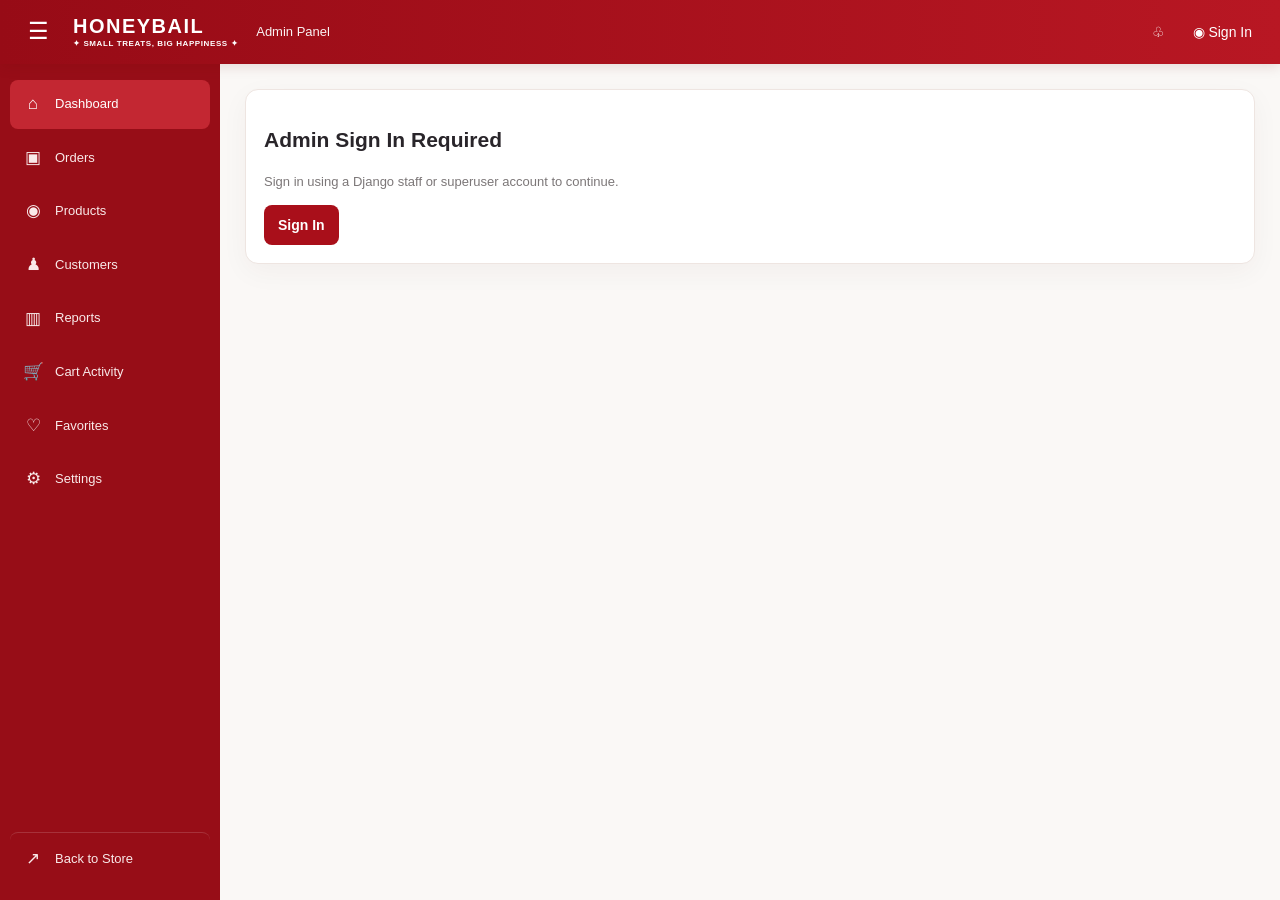
==== commit adcf065e: "Finalize Honeybail frontend backend and order status updates" ====
--- a/frontend/index.html
+++ b/frontend/index.html
@@ -1,4 +1,3 @@
-
 <!DOCTYPE html>
 <html lang="en">
 <head>
@@ -20,21 +19,16 @@
   --blue:#e3efff;
   --shadow:0 8px 28px #4b10100b;
 }
-
 * { box-sizing:border-box; }
-
 body {
   margin:0;
   background:#faf8f6;
   color:var(--ink);
   font:14px/1.45 Inter,Segoe UI,Arial,sans-serif;
 }
-
 button,input,select,textarea { font:inherit; }
 button { cursor:pointer; }
-
 .app { min-height:100vh; }
-
 .topbar {
   height:64px;
   background:linear-gradient(90deg,#970b16,#b81723);
@@ -48,48 +42,40 @@
   z-index:5;
   box-shadow:0 3px 12px #6b000020;
 }
-
 .brand {
   font-weight:900;
   letter-spacing:1.5px;
   font-size:20px;
   line-height:1;
 }
-
 .brand small {
   display:block;
   font-size:8px;
   letter-spacing:.6px;
   margin-top:4px;
 }
-
 .hamb {
   background:transparent;
   color:white;
   border:0;
   font-size:23px;
 }
-
 .top-title { font-size:13px; opacity:.95; }
-
 .top-right {
   margin-left:auto;
   display:flex;
   align-items:center;
   gap:16px;
 }
-
 .top-right button {
   background:transparent;
   border:0;
   color:white;
 }
-
 .layout {
   display:flex;
   min-height:calc(100vh - 64px);
 }
-
 .sidebar {
   width:220px;
   flex-shrink:0;
@@ -100,7 +86,6 @@
   flex-direction:column;
   gap:5px;
 }
-
 .navbtn {
   display:flex;
   align-items:center;
@@ -115,26 +100,21 @@
   font-size:13px;
   transition:.18s;
 }
-
 .navbtn:hover,.navbtn.active {
   background:#c32732;
   color:white;
 }
-
 .navbtn .ico {
   width:20px;
   font-size:17px;
   text-align:center;
 }
-
 .nav-spacer { flex:1; min-height:24px; }
-
 .backstore {
   border-top:1px solid #ffffff26;
   padding-top:14px;
   margin-top:8px;
 }
-
 .main {
   padding:25px;
   flex:1;
@@ -143,7 +123,6 @@
   margin:0 auto;
   width:100%;
 }
-
 .pagehead {
   display:flex;
   justify-content:space-between;
@@ -151,14 +130,11 @@
   gap:14px;
   margin-bottom:20px;
 }
-
 .pagehead h1 {
   font-size:24px;
   margin:0 0 4px;
 }
-
 .sub { color:var(--muted); font-size:13px; }
-
 .datepill {
   background:white;
   border:1px solid var(--line);
@@ -166,28 +142,24 @@
   border-radius:9px;
   color:#8e151e;
 }
-
 .stats {
   display:grid;
   grid-template-columns:repeat(4,minmax(0,1fr));
   gap:14px;
   margin-bottom:18px;
 }
-
 .stat,.panel,.tablewrap {
   background:white;
   border:1px solid var(--line);
   border-radius:13px;
   box-shadow:var(--shadow);
 }
-
 .stat {
   padding:18px;
   display:flex;
   gap:13px;
   align-items:center;
 }
-
 .stat-icon {
   width:42px;
   height:42px;
@@ -198,27 +170,22 @@
   color:var(--red);
   font-size:20px;
 }
-
 .stat-label { font-size:12px; color:var(--muted); }
 .stat strong { display:block; font-size:22px; margin:3px 0; }
 .positive { font-size:11px; color:#19864a; }
-
 .grid2 {
   display:grid;
   grid-template-columns:1.2fr 1fr;
   gap:16px;
   margin-bottom:16px;
 }
-
 .grid3 {
   display:grid;
   grid-template-columns:1.2fr 1fr .8fr;
   gap:16px;
   margin-bottom:16px;
 }
-
 .panel { padding:18px; min-width:0; }
-
 .panelhead {
   display:flex;
   justify-content:space-between;
@@ -226,9 +193,7 @@
   gap:10px;
   margin-bottom:15px;
 }
-
 .panelhead h3 { margin:0; font-size:15px; }
-
 .linkbtn {
   border:0;
   background:transparent;
@@ -236,10 +201,8 @@
   font-weight:700;
   font-size:12px;
 }
-
 .chart { height:205px; width:100%; display:block; }
 .recent-list { display:flex; flex-direction:column; }
-
 .recent-row {
   display:grid;
   grid-template-columns:1.1fr 1fr .6fr .7fr;
@@ -249,9 +212,7 @@
   border-bottom:1px solid #f3eeeb;
   font-size:11px;
 }
-
 .recent-row:last-child { border:0; }
-
 .badge {
   display:inline-block;
   border-radius:5px;
@@ -260,21 +221,60 @@
   font-weight:700;
   white-space:nowrap;
 }
-
 .Pending { background:var(--orange); color:#b86a08; }
-.Paid,.In-Stock,.Delivered { background:var(--green); color:#168046; }
-.Shipped,.Processing { background:var(--blue); color:#1761b0; }
-.Cancelled,.Low-Stock,.Failed { background:#ffe6e3; color:#bf392b; }
+.Paid,.In-Stock,.Delivered {
+  background:var(--green);
+  color:#168046;
+}
+.Shipped,.Processing {
+  background:var(--blue);
+  color:#1761b0;
+}
+.Cancelled,.Low-Stock,.Failed {
+  background:#ffe6e3;
+  color:#bf392b;
+}
+.Out-for-Delivery {
+  background:#f2e5ff;
+  color:#7134a4;
+}
+.badge.Out-of-Stock {
+  background:#fee2e2;
+  color:#b91c1c;
+  border:1px solid #fecaca;
+}
+
+/* Clickable order status */
+.order-status-trigger {
+  border:0;
+  background:transparent;
+  padding:0;
+  font:inherit;
+  cursor:pointer;
+}
+.order-status-trigger .badge {
+  transition:filter .15s ease;
+}
+.order-status-trigger:hover .badge {
+  filter:brightness(.94);
+}
+.order-status-trigger:focus-visible {
+  outline:2px solid var(--red);
+  outline-offset:3px;
+  border-radius:6px;
+}
+.order-status-trigger[disabled] {
+  cursor:not-allowed;
+  opacity:.7;
+}
 
 .tablewrap { overflow:auto; }
-
 .toolbar {
   display:flex;
   gap:10px;
   flex-wrap:wrap;
   margin-bottom:14px;
 }
-
 .toolbar input,.toolbar select,
 .field input,.field select,.field textarea {
   border:1px solid #e6dedb;
@@ -284,31 +284,26 @@
   outline:none;
   min-width:140px;
 }
-
 .toolbar input:focus,.field input:focus,
 .field select:focus,.field textarea:focus {
   border-color:#c52a35;
   box-shadow:0 0 0 3px #c52a3510;
 }
-
 .primary,.secondary,.danger {
   border:0;
   border-radius:8px;
   padding:10px 14px;
   font-weight:700;
 }
-
 .primary { background:var(--red); color:white; }
 .primary:hover { background:#830a13; }
 .secondary { background:#f6ecea; color:#8f111a; }
 .danger { background:#ffeded; color:#b51a25; }
-
 .table {
   border-collapse:collapse;
   width:100%;
   white-space:nowrap;
 }
-
 .table th {
   background:#fffaf8;
   color:#777;
@@ -316,17 +311,13 @@
   text-align:left;
   padding:13px 15px;
 }
-
 .table td {
   padding:13px 15px;
   border-top:1px solid #f0eae7;
   font-size:12px;
 }
-
 .table tr:hover td { background:#fffdfc; }
-
 .actions { display:flex; gap:6px; }
-
 .smallbtn {
   border:1px solid #eee0dc;
   background:white;
@@ -334,15 +325,12 @@
   padding:5px 8px;
   color:#7f111a;
 }
-
 .smallbtn:hover { background:#fff0ef; }
-
 .product-cell {
   display:flex;
   align-items:center;
   gap:10px;
 }
-
 .product-emoji {
   width:34px;
   height:34px;
@@ -354,61 +342,51 @@
   overflow:hidden;
   flex-shrink:0;
 }
-
 .product-emoji img {
   width:100%;
   height:100%;
   object-fit:cover;
 }
-
 .empty {
   text-align:center;
   color:var(--muted);
   padding:35px;
 }
-
 .formgrid {
   display:grid;
   grid-template-columns:1fr 1fr;
   gap:14px;
 }
-
 .field {
   display:flex;
   flex-direction:column;
   gap:6px;
 }
-
 .field label { font-size:12px; font-weight:700; }
 .field.full { grid-column:1/-1; }
 .field textarea { min-height:85px; }
-
 .settings-tabs {
   display:flex;
   gap:8px;
   flex-wrap:wrap;
   margin-bottom:18px;
 }
-
 .tab {
   border:1px solid var(--line);
   border-radius:8px;
   padding:9px 14px;
   background:white;
 }
-
 .tab.active {
   background:var(--red);
   color:white;
   border-color:var(--red);
 }
-
 .setting-layout {
   display:grid;
   grid-template-columns:200px 1fr;
   gap:25px;
 }
-
 .store-logo {
   width:110px;
   height:110px;
@@ -420,7 +398,6 @@
   font-size:42px;
   margin-bottom:12px;
 }
-
 .mutedbox {
   background:#fff9f6;
   border:1px solid var(--line);
@@ -428,7 +405,6 @@
   border-radius:9px;
   color:var(--muted);
 }
-
 .bar-chart {
   height:220px;
   display:flex;
@@ -437,7 +413,6 @@
   padding:12px 8px 0;
   border-bottom:1px solid var(--line);
 }
-
 .bar-col {
   flex:1;
   display:flex;
@@ -449,7 +424,6 @@
   font-size:10px;
   color:var(--muted);
 }
-
 .bar {
   width:70%;
   max-width:40px;
@@ -457,11 +431,8 @@
   border-radius:5px 5px 0 0;
   min-height:6px;
 }
-
 .bar-label { padding-bottom:8px; }
-
 .quick-actions { display:grid; gap:9px; }
-
 .quick-actions button {
   text-align:left;
   background:#fff8f6;
@@ -470,7 +441,6 @@
   padding:12px;
   color:#8e121c;
 }
-
 .footer {
   padding:18px 0 0;
   color:#a49b98;
@@ -478,7 +448,6 @@
   display:flex;
   justify-content:space-between;
 }
-
 .notice {
   padding:12px 14px;
   border-radius:8px;
@@ -486,12 +455,10 @@
   color:#166b37;
   margin-bottom:14px;
 }
-
 .error-notice {
   background:#ffeded;
   color:#a90f1a;
 }
-
 .modal-backdrop {
   position:fixed;
   inset:0;
@@ -501,7 +468,6 @@
   place-items:center;
   padding:20px;
 }
-
 .modal {
   background:white;
   width:min(560px,100%);
@@ -511,30 +477,25 @@
   padding:22px;
   box-shadow:0 20px 70px #0003;
 }
-
 .modalhead {
   display:flex;
   align-items:center;
   justify-content:space-between;
   margin-bottom:18px;
 }
-
 .modalhead h2 { margin:0; font-size:19px; }
-
 .close {
   border:0;
   background:#f6eeee;
   border-radius:7px;
   padding:6px 10px;
 }
-
 .modal-actions {
   display:flex;
   justify-content:flex-end;
   gap:8px;
   margin-top:18px;
 }
-
 .hidden { display:none!important; }
 .mobile-overlay { display:none; }
 
@@ -545,7 +506,6 @@
   .grid3 { grid-template-columns:1fr 1fr; }
   .grid3 .panel:last-child { grid-column:1/-1; }
 }
-
 @media(max-width:720px) {
   .topbar { padding:0 13px; }
   .brand { font-size:16px; }
@@ -583,82 +543,68 @@
 }
 </style>
 </head>
-
 <body>
 <div class="app">
   <header class="topbar">
     <button class="hamb" id="menuToggle" aria-label="Toggle menu">☰</button>
-
     <div class="brand">
       HONEYBAIL
       <small>✦ SMALL TREATS, BIG HAPPINESS ✦</small>
     </div>
-
     <div class="top-title">Admin Panel</div>
-
     <div class="top-right">
       <button id="notificationBtn" title="Notifications">♧</button>
       <button id="adminMenu">◉ Admin⌄</button>
     </div>
   </header>
-
   <div class="mobile-overlay" id="overlay"></div>
-
   <div class="layout">
     <aside class="sidebar" id="sidebar">
       <button class="navbtn active" data-page="dashboard">
         <span class="ico">⌂</span>Dashboard
       </button>
-
       <button class="navbtn" data-page="orders">
         <span class="ico">▣</span>Orders
       </button>
-
       <button class="navbtn" data-page="products">
         <span class="ico">◉</span>Products
       </button>
-
       <button class="navbtn" data-page="customers">
         <span class="ico">♟</span>Customers
       </button>
-
       <button class="navbtn" data-page="reports">
         <span class="ico">▥</span>Reports
       </button>
-
       <button class="navbtn" data-page="cart">
         <span class="ico">🛒</span>Cart Activity
       </button>
-
       <button class="navbtn" data-page="favorites">
         <span class="ico">♡</span>Favorites
       </button>
-
       <button class="navbtn" data-page="settings">
         <span class="ico">⚙</span>Settings
       </button>
-
       <div class="nav-spacer"></div>
-
       <button class="navbtn backstore" id="backStore">
         <span class="ico">↗</span>Back to Store
       </button>
     </aside>
-
     <main class="main" id="main"></main>
   </div>
 </div>
-
 <div id="modalRoot"></div>
-
 <script>
 
-// =====================================================
-// DJANGO API CONFIGURATION
-// =====================================================
-
-const API_ORIGIN = window.DJANGO_API_URL ||
-  `${window.location.protocol}//${window.location.hostname}:8000`;
+ // =====================================================
+ // DJANGO API CONFIGURATION
+ // =====================================================
+
+const API_ORIGIN = window.DJANGO_API_URL || (
+  ["localhost", "127.0.0.1"].includes(window.location.hostname) &&
+  ["5500", "5501"].includes(window.location.port)
+    ? "http://127.0.0.1:8000"
+    : window.location.origin
+);
 
 const API = {
   products: `${API_ORIGIN}/api/products/`,
@@ -676,43 +622,75 @@
 };
 
 const ADMIN_API = {
-  cartActivity: `${API_ORIGIN}/api/cart-activity/`,
-  settings: `${API_ORIGIN}/api/settings/`
+  cartOverview: `${API_ORIGIN}/api/store/admin/cart-overview/`,
+  settings: `${API_ORIGIN}/api/settings/`,
+  favorites: `${API_ORIGIN}/api/admin/favorites/`
 };
 
-
-// =====================================================
-// CSRF COOKIE HELPERS
+// =====================================================
+// DJANGO CSRF TOKEN HANDLING
 // =====================================================
 
 function getCookie(name) {
-  const part = document.cookie
-    .split('; ')
-    .find(x => x.startsWith(name + '='));
-
-  return part
-    ? decodeURIComponent(part.slice(name.length + 1))
-    : null;
-}
+  const cookies = document.cookie.split(';');
+
+  for (const cookie of cookies) {
+    const trimmed = cookie.trim();
+
+    if (trimmed.startsWith(`${name}=`)) {
+      return decodeURIComponent(
+        trimmed.substring(name.length + 1)
+      );
+    }
+  }
+
+  return '';
+}
+
+let csrfTokenPromise = null;
 
 async function ensureCsrfToken() {
-  const response = await fetch(`${API_ORIGIN}/api/csrf/`, {
-    credentials: 'include'
-  });
-
-  if (!response.ok) {
-    throw new Error('Could not initialize CSRF protection.');
-  }
-
-  const token = getCookie('csrftoken');
-
-  if (!token) {
-    throw new Error(
-      'CSRF cookie missing. Use 127.0.0.1 for both Live Server and Django.'
-    );
-  }
-
-  return token;
+  let token = getCookie('csrftoken');
+
+  if (token) {
+    return token;
+  }
+
+  if (!csrfTokenPromise) {
+    csrfTokenPromise = (async () => {
+      const response = await fetch(
+        `${API_ORIGIN}/api/store/csrf/`,
+        {
+          method: 'GET',
+          credentials: 'include',
+          headers: {
+            'Accept': 'application/json'
+          }
+        }
+      );
+
+      if (!response.ok) {
+        throw new Error(
+          `Unable to initialize CSRF protection (HTTP ${response.status}).`
+        );
+      }
+
+      token = getCookie('csrftoken');
+
+      if (!token) {
+        throw new Error(
+          'Django did not provide a CSRF cookie. Check your CSRF and CORS settings.'
+        );
+      }
+
+      return token;
+
+    })().finally(() => {
+      csrfTokenPromise = null;
+    });
+  }
+
+  return csrfTokenPromise;
 }
 
 
@@ -830,10 +808,46 @@
   if (!signedInUser?.is_staff) return;
 
   try {
-    const data = await apiRequest(ADMIN_API.cartActivity);
-    cartActivity = data.activities || [];
+    const data = await apiRequest(ADMIN_API.cartOverview);
+
+    currentCarts = Array.isArray(data.current_carts)
+      ? data.current_carts
+      : [];
+
+    cartActivity = Array.isArray(data.activities)
+      ? data.activities
+      : [];
+
+    const summary = data.summary || {};
+
+    cartSummary = {
+      current_cart_lines: Number(
+        summary.current_cart_lines ?? currentCarts.length
+      ),
+      current_cart_quantity: Number(
+        summary.current_cart_quantity ??
+        currentCarts.reduce(
+          (total, item) => total + Number(item.quantity || 0),
+          0
+        )
+      ),
+      historical_activity_count: Number(
+        summary.historical_activity_count ?? cartActivity.length
+      )
+    };
+
     clearError('cart');
+
   } catch (error) {
+    currentCarts = [];
+    cartActivity = [];
+
+    cartSummary = {
+      current_cart_lines: 0,
+      current_cart_quantity: 0,
+      historical_activity_count: 0
+    };
+
     showError('cart', error.message);
   }
 
@@ -851,6 +865,7 @@
 
     storeSettingsLoaded = true;
     clearError('settings');
+
   } catch (error) {
     showError('settings', error.message);
   }
@@ -867,7 +882,15 @@
 let dashboardData = null;
 let reportData = null;
 let apiErrors = {};
+let currentCarts = [];
 let cartActivity = [];
+
+let cartSummary = {
+  current_cart_lines: 0,
+  current_cart_quantity: 0,
+  historical_activity_count: 0
+};
+
 let favorites = [];
 
 let settings = {
@@ -957,7 +980,7 @@
 
 
 // =====================================================
-// STATUS BADGE
+// STATUS BADGES
 // =====================================================
 
 function badge(status) {
@@ -965,6 +988,39 @@
   const cls = safe.replace(/[^a-zA-Z0-9_-]/g, '-');
 
   return `<span class="badge ${cls}">${esc(safe)}</span>`;
+}
+
+// Finalized deliveries remain read-only.
+function orderStatusIsLocked(order) {
+  return order.status === 'Cancelled' || (
+    order.status === 'Delivered' && (
+      order.paymentStatus === 'Paid' ||
+      Boolean(order.receivedAt) ||
+      Boolean(order.hasDeliveryProof)
+    )
+  );
+}
+
+function orderStatusBadge(order) {
+  if (
+    orderStatusIsLocked(order) ||
+    !ORDER_STAGES.includes(order.status)
+  ) {
+    return badge(order.status);
+  }
+
+  return `
+    <button
+      type="button"
+      class="order-status-trigger"
+      data-action="change-order-status"
+      data-id="${Number(order.dbId)}"
+      aria-label="Change status for order ${esc(order.id)}"
+      title="Click to change order status"
+    >
+      ${badge(order.status)}
+    </button>
+  `;
 }
 
 
@@ -1094,8 +1150,9 @@
     total: Number(o.total_amount || o.total || 0),
     subtotal: Number(o.subtotal || 0),
     deliveryFee: Number(o.delivery_fee || 0),
-    status: o.status || 'Pending',
-    deliveryStatus: o.delivery_status || 'Not Shipped',
+
+    status: normalizeOrderStatus(o.status || 'Pending'),
+
     paymentStatus: o.payment_status || 'Unpaid',
     paymentMethod: o.payment_method || 'COD',
     address: o.address || '',
@@ -1311,18 +1368,44 @@
 
 const ORDER_STAGES = [
   'Pending',
-  'Confirmed',
-  'Processing',
-  'Preparing',
-  'Packed',
   'Shipped',
-  'In Transit',
   'Out for Delivery',
   'Delivered'
 ];
 
+const LEGACY_ORDER_STATUS_MAP = {
+  'Confirmed': 'Pending',
+  'Processing': 'Pending',
+  'Preparing': 'Pending',
+  'Packed': 'Pending',
+  'In Transit': 'Shipped',
+  'Completed': 'Delivered'
+};
+
+function normalizeOrderStatus(status) {
+  const raw = String(status || 'Pending').trim();
+
+  const currentStatus = ORDER_STAGES.find(
+    stage => stage.toLowerCase() === raw.toLowerCase()
+  );
+
+  if (currentStatus) {
+    return currentStatus;
+  }
+
+  const legacyEntry = Object.entries(
+    LEGACY_ORDER_STATUS_MAP
+  ).find(
+    ([legacyStatus]) =>
+      legacyStatus.toLowerCase() === raw.toLowerCase()
+  );
+
+  return legacyEntry ? legacyEntry[1] : raw;
+}
+
 function nextOrderStatus(status) {
-  const index = ORDER_STAGES.indexOf(status);
+  const currentStatus = normalizeOrderStatus(status);
+  const index = ORDER_STAGES.indexOf(currentStatus);
 
   if (index < 0 || index >= ORDER_STAGES.length - 1) {
     return null;
@@ -1375,7 +1458,13 @@
         <td>${stock}</td>
 
         <td>
-          ${badge(stock <= 5 ? 'Low Stock' : 'In Stock')}
+          ${badge(
+            stock <= 0
+              ? 'Out of Stock'
+              : stock <= 5
+                ? 'Low Stock'
+                : 'In Stock'
+          )}
         </td>
 
         <td>
@@ -1412,14 +1501,7 @@
       <td>${esc(o.customer)}</td>
       <td>${o.items}</td>
       <td>${money(o.total)}</td>
-
-      <td>
-        ${badge(o.status)}
-        <div class="sub">
-          ${esc(o.deliveryStatus)}
-        </div>
-      </td>
-
+      <td>${orderStatusBadge(o)}</td>
       <td>${esc(formatDate(o.date))}</td>
 
       <td>
@@ -1551,24 +1633,29 @@
 
   orders.forEach(order => {
     (order.itemDetails || []).forEach(item => {
-      const name = item.product_name || 'Unknown product';
-      const quantity = Number(item.quantity || 0);
-
-      totals.set(
+      const productId = item.product_id ?? item.productId ?? null;
+      const name = item.product_name || item.name || 'Unknown product';
+
+      const key = productId !== null
+        ? `id:${productId}`
+        : `name:${String(name).trim().toLowerCase()}`;
+
+      const existing = totals.get(key) || {
+        productId,
         name,
-        (totals.get(name) || 0) + quantity
-      );
+        quantity: 0
+      };
+
+      existing.quantity += Number(item.quantity || 0);
+      totals.set(key, existing);
     });
   });
 
-  return [...totals.entries()]
-    .map(([name, quantity]) => ({
-      name,
-      quantity
-    }))
+  return [...totals.values()]
     .sort((a, b) => b.quantity - a.quantity)
     .slice(0, 5);
 }
+
 
 function topProductsMarkup() {
   const sold = soldProducts();
@@ -1581,16 +1668,62 @@
     `;
   }
 
-  return sold.map(product => `
-    <div
-      class="recent-row"
-      style="grid-template-columns:32px 1fr 30px"
-    >
-      <span class="product-emoji">🍩</span>
-      <span>${esc(product.name)}</span>
-      <b>${product.quantity}</b>
-    </div>
-  `).join('');
+  return sold.map(product => {
+    const matchingProduct = products.find(item => {
+      if (
+        product.productId !== null &&
+        product.productId !== undefined
+      ) {
+        return Number(item.id) === Number(product.productId);
+      }
+
+      return String(item.name || '').trim().toLowerCase() ===
+        String(product.name || '').trim().toLowerCase();
+    });
+
+    // Existing Cloudinary image URL.
+    const imageUrl = matchingProduct?.image
+      ? String(matchingProduct.image).trim()
+      : '';
+
+    const imageMarkup = imageUrl
+      ? `
+        <img
+          src="${esc(imageUrl)}"
+          alt="${esc(product.name)}"
+          loading="lazy"
+          decoding="async"
+          style="
+            width:36px;
+            height:36px;
+            object-fit:cover;
+            border-radius:9px;
+            display:block;
+          "
+          onerror="
+            this.onerror=null;
+            this.replaceWith(document.createTextNode('🍩'));
+          "
+        >
+      `
+      : `
+        <span class="product-emoji">🍩</span>
+      `;
+
+    return `
+      <div
+        class="recent-row"
+        style="
+          grid-template-columns:36px minmax(0,1fr) 30px;
+          align-items:center;
+        "
+      >
+        ${imageMarkup}
+        <span>${esc(product.name)}</span>
+        <b>${product.quantity}</b>
+      </div>
+    `;
+  }).join('');
 }
 
 
@@ -1636,7 +1769,7 @@
         <b>#${esc(order.id)}</b>
         <span>${esc(order.customer)}</span>
         <span>${money(order.total)}</span>
-        ${badge(order.status)}
+        ${orderStatusBadge(order)}
       </div>
     `).join('') || `
       <div class="empty">
@@ -1650,7 +1783,7 @@
         <td>${esc(order.customer)}</td>
         <td>${order.items}</td>
         <td>${money(order.total)}</td>
-        <td>${badge(order.status)}</td>
+        <td>${orderStatusBadge(order)}</td>
       </tr>
     `).join('');
 
@@ -1758,9 +1891,7 @@
 function renderOrders() {
   const statuses = [
     'All',
-    ...ORDER_STAGES,
-    'Completed',
-    'Cancelled'
+    ...ORDER_STAGES
   ];
 
   const filteredOrders = orders.filter(order => {
@@ -1907,12 +2038,6 @@
   `;
 }
 
-
-// =====================================================
-// END OF PART 3
-// =====================================================
-
-// PART 4 WILL CONTINUE HERE
 
 // =====================================================
 // CUSTOMERS PAGE
@@ -2163,10 +2288,26 @@
 // =====================================================
 
 function renderCartActivity() {
+  const carts = Array.isArray(currentCarts)
+    ? currentCarts
+    : [];
+
   const activities = Array.isArray(cartActivity)
     ? cartActivity
     : [];
 
+  const currentCartLines = Number(
+    cartSummary.current_cart_lines ?? carts.length
+  );
+
+  const currentCartQuantity = Number(
+    cartSummary.current_cart_quantity ??
+    carts.reduce(
+      (total, item) => total + Number(item.quantity || 0),
+      0
+    )
+  );
+
   const addedCount = activities.filter(
     item => item.action === 'Added'
   ).length;
@@ -2179,7 +2320,18 @@
     item => item.action === 'Quantity Updated'
   ).length;
 
-  const rows = activities.map(activity => `
+  const currentCartRows = carts.map(item => `
+    <tr>
+      <td><b>${esc(item.customer || 'Unknown')}</b></td>
+      <td>${esc(item.email || '—')}</td>
+      <td>${esc(item.product_name || 'Unknown')}</td>
+      <td>${Number(item.quantity || 0)}</td>
+      <td>${money(item.unit_price)}</td>
+      <td><b>${money(item.subtotal)}</b></td>
+    </tr>
+  `).join('');
+
+  const activityRows = activities.map(activity => `
     <tr>
       <td>${esc(activity.customer || 'Unknown')}</td>
       <td>${esc(activity.product_name || 'Unknown')}</td>
@@ -2192,13 +2344,15 @@
   return `
     ${head(
       'Cart Activity',
-      'Monitor activity from the original customer cart API.'
+      'Monitor current customer carts and historical cart activity.'
     )}
 
     ${errorBox('cart')}
 
     <section class="stats">
-      ${stat('🛒', 'Activity Records', activities.length)}
+      ${stat('🛒', 'Current Cart Lines', currentCartLines)}
+      ${stat('📦', 'Items in Carts', currentCartQuantity)}
+      ${stat('◷', 'Activity Records', activities.length)}
       ${stat('＋', 'Items Added', addedCount)}
       ${stat('−', 'Items Removed', removedCount)}
       ${stat('✎', 'Quantity Updates', updatedCount)}
@@ -2206,15 +2360,38 @@
 
     <section class="panel">
       <div class="panelhead">
-        <h3>Recent Cart Activity</h3>
-
-        <button
-          class="secondary"
-          data-action="refresh-cart"
-        >
+        <h3>Current Cart Contents</h3>
+
+        <button class="secondary" data-action="refresh-cart">
           ↻ Refresh
         </button>
       </div>
+
+      <p class="sub">
+        Products customers currently have in their shopping carts.
+      </p>
+
+      ${table(
+        [
+          'Customer',
+          'Email',
+          'Product',
+          'Quantity',
+          'Unit Price',
+          'Subtotal'
+        ],
+        currentCartRows
+      )}
+    </section>
+
+    <section class="panel">
+      <div class="panelhead">
+        <h3>Recent Cart Activity</h3>
+      </div>
+
+      <p class="sub">
+        Historical records of products added, updated, and removed.
+      </p>
 
       ${table(
         [
@@ -2224,7 +2401,7 @@
           'Quantity',
           'Date'
         ],
-        rows
+        activityRows
       )}
     </section>
   `;
@@ -2232,48 +2409,209 @@
 
 
 // =====================================================
-// FAVORITES PAGE
-// =====================================================
-
-// NOTE:
-// The current product API does not expose a staff-only
-// favorites report for storefront.Favorite.
-//
-// We intentionally do not invent customer favorites
-// or display sample records as real database entries.
+// FAVORITES PAGE — REAL STOREFRONT FAVORITES
+// =====================================================
+
+let favoritesReport = null;
+let favoritesLoading = false;
+let favoritesError = '';
 
 function renderFavorites() {
+  if (!signedInUser?.is_staff) {
+    return `
+      ${head(
+        'Favorites',
+        'Customer wishlist activity and favorite products.'
+      )}
+      <section class="panel">
+        <div class="empty">
+          Sign in with a staff account to view favorites.
+        </div>
+      </section>
+    `;
+  }
+
+  const data = favoritesReport || {};
+  const items = Array.isArray(data.favorites)
+    ? data.favorites
+    : [];
+
+  const popular = Array.isArray(data.most_favorited)
+    ? data.most_favorited
+    : [];
+
+  const favoriteRows = items.map(item => `
+    <tr>
+      <td>${esc(item.customer || 'Unknown')}</td>
+      <td>${esc(item.email || '—')}</td>
+      <td>
+        <div class="product-cell">
+          <span class="product-emoji">
+            ${item.product_image
+              ? `<img
+                   src="${esc(item.product_image)}"
+                   alt="${esc(item.product_name || 'Product')}"
+                   loading="lazy"
+                   onerror="this.parentElement.textContent='🍩'"
+                 >`
+              : '🍩'}
+          </span>
+          <b>${esc(item.product_name || 'Unknown')}</b>
+        </div>
+      </td>
+      <td>${money(item.price)}</td>
+    </tr>
+  `).join('');
+
+  const popularRows = popular.map(item => `
+    <tr>
+      <td>
+        <div class="product-cell">
+          <span class="product-emoji">
+            ${item.product_image
+              ? `<img
+                   src="${esc(item.product_image)}"
+                   alt="${esc(item.product_name || 'Product')}"
+                   loading="lazy"
+                   onerror="this.parentElement.textContent='🍩'"
+                 >`
+              : '🍩'}
+          </span>
+          <b>${esc(item.product_name || 'Unknown')}</b>
+        </div>
+      </td>
+      <td>${Number(item.favorite_count || 0)}</td>
+    </tr>
+  `).join('');
+
+  let content = '';
+
+  if (favoritesLoading) {
+    content = `
+      <section class="panel">
+        <div class="empty">
+          Loading customer favorites...
+        </div>
+      </section>
+    `;
+  }
+  else if (favoritesError) {
+    content = `
+      <section class="panel">
+        <div class="empty">
+          <h3>Could not load favorites</h3>
+          <p>${esc(favoritesError)}</p>
+        </div>
+      </section>
+    `;
+  }
+  else if (!favoritesReport) {
+    content = `
+      <section class="panel">
+        <div class="empty">
+          Open this page to load customer favorites.
+        </div>
+      </section>
+    `;
+  }
+  else {
+    content = `
+      <section class="stats">
+        ${stat(
+          '♡',
+          'Total Favorites',
+          Number(data.total_favorites || 0)
+        )}
+
+        ${stat(
+          '★',
+          'Favorited Products',
+          Number(data.total_favorited_products || 0)
+        )}
+      </section>
+
+      <section class="panel">
+        <div class="panelhead">
+          <h3>Customer Favorites</h3>
+        </div>
+
+        ${items.length
+          ? table(
+              [
+                'Customer',
+                'Email',
+                'Product',
+                'Price'
+              ],
+              favoriteRows
+            )
+          : `
+            <div class="empty">
+              No customer favorites yet.
+              Saved products will appear here.
+            </div>
+          `
+        }
+      </section>
+
+      <section class="panel" style="margin-top:16px">
+        <div class="panelhead">
+          <h3>Most Favorited Products</h3>
+        </div>
+
+        ${table(
+          [
+            'Product',
+            'Number of Favorites'
+          ],
+          popularRows
+        )}
+      </section>
+    `;
+  }
+
   return `
     ${head(
       'Favorites',
       'Customer wishlist activity and favorite products.'
     )}
 
-    <section class="panel">
-      <div class="panelhead">
-        <h3>Customer Favorites</h3>
-      </div>
-
-      <div class="empty">
-        <div style="font-size:32px;margin-bottom:12px">
-          ♡
-        </div>
-
-        <h3>Favorites report is not connected yet</h3>
-
-        <p>
-          Your customer storefront can save favorites,
-          but the admin reporting endpoint has not been
-          added yet.
-        </p>
-
-        <p class="sub">
-          We'll connect this page to the real
-          storefront favorites database in a later step.
-        </p>
-      </div>
-    </section>
+    ${content}
   `;
+}
+
+
+// =====================================================
+// LOAD CUSTOMER FAVORITES FROM DJANGO
+// =====================================================
+
+async function loadFavoritesReport() {
+  if (!signedInUser?.is_staff) return;
+
+  favoritesLoading = true;
+  favoritesError = '';
+
+  if (currentPage === 'favorites') {
+    render();
+  }
+
+  try {
+    favoritesReport = await apiRequest(
+      ADMIN_API.favorites
+    );
+
+  } catch (error) {
+    favoritesReport = null;
+    favoritesError =
+      error.message || 'Unable to load favorites.';
+
+  } finally {
+    favoritesLoading = false;
+
+    if (currentPage === 'favorites') {
+      render();
+    }
+  }
 }
 
 
@@ -2314,7 +2652,6 @@
     <div class="setting-layout">
       <div>
         <div class="store-logo">🍩</div>
-
         <p class="sub">
           Your Honeybail store information.
         </p>
@@ -2386,10 +2723,7 @@
           </div>
 
           <div class="modal-actions">
-            <button
-              class="primary"
-              type="submit"
-            >
+            <button class="primary" type="submit">
               Save Store Information
             </button>
           </div>
@@ -2409,7 +2743,6 @@
     <div class="setting-layout">
       <div>
         <div class="store-logo">🚚</div>
-
         <p class="sub">
           Current checkout delivery configuration.
         </p>
@@ -2418,36 +2751,26 @@
       <div>
         <div class="formgrid">
           <div class="field">
-            <label>Delivery Fee</label>
-
-            <input
-              value="₱50.00"
-              readonly
-            >
+            <label>First Item Delivery Fee</label>
+            <input value="₱50.00" readonly>
           </div>
 
           <div class="field">
-            <label>Delivery Fee Type</label>
-
-            <input
-              value="Fixed Delivery Fee"
-              readonly
-            >
+            <label>Each Additional Item</label>
+            <input value="₱20.00" readonly>
           </div>
 
           <div class="field full">
-            <label>Delivery Status</label>
-
+            <label>Order Status Workflow</label>
             <div class="mutedbox">
-              Delivery updates are entered manually
-              by authorized Honeybail staff through
-              the Orders page.
+              Pending → Shipped → Out for Delivery → Delivered.
+              Authorized staff can select a status from
+              the dashboard or the Orders page.
             </div>
           </div>
 
           <div class="field full">
             <label>Courier Integration</label>
-
             <div class="mutedbox">
               Automatic courier tracking is not
               connected yet. Tracking numbers and
@@ -2458,10 +2781,11 @@
         </div>
 
         <p class="sub" style="margin-top:15px">
-          The ₱50.00 fee is configured in the
-          Django storefront checkout backend.
-          Changing this display does not change
-          the checkout amount.
+          Delivery fees are calculated by the Django
+          storefront checkout backend: ₱50.00 for the
+          first item and ₱20.00 for each additional item.
+          Changing this display does not change the
+          checkout amount.
         </p>
       </div>
     </div>
@@ -2478,7 +2802,6 @@
     <div class="setting-layout">
       <div>
         <div class="store-logo">₱</div>
-
         <p class="sub">
           Current customer payment methods.
         </p>
@@ -2487,7 +2810,6 @@
       <div>
         <div class="field">
           <label>Cash on Delivery (COD)</label>
-
           <div class="mutedbox">
             Enabled for customer checkout.
           </div>
@@ -2495,7 +2817,6 @@
 
         <div class="field" style="margin-top:15px">
           <label>GCash</label>
-
           <div class="mutedbox">
             Not available yet. A verified payment
             integration is required.
@@ -2504,7 +2825,6 @@
 
         <div class="field" style="margin-top:15px">
           <label>Maya</label>
-
           <div class="mutedbox">
             Not available yet. A verified payment
             integration is required.
@@ -2530,7 +2850,6 @@
     <div class="setting-layout">
       <div>
         <div class="store-logo">🔔</div>
-
         <p class="sub">
           Admin notification information.
         </p>
@@ -2627,12 +2946,6 @@
     });
 }
 
-
-// =====================================================
-// END OF PART 4
-// =====================================================
-
-// PART 5 WILL CONTINUE HERE
 
 // =====================================================
 // MODAL SYSTEM
@@ -2978,6 +3291,110 @@
 
 
 // =====================================================
+// QUICK ORDER STATUS SELECTOR
+// =====================================================
+
+function changeOrderStatusModal(orderId) {
+  const order = findOrder(orderId);
+
+  if (!order) {
+    showToast('Order not found. Refresh the Orders page.', true);
+    return;
+  }
+
+  if (
+    orderStatusIsLocked(order) ||
+    !ORDER_STAGES.includes(order.status)
+  ) {
+    showToast('This order is finalized or cannot be changed.', true);
+    return;
+  }
+
+  const choices = ORDER_STAGES.map(status => `
+    <option
+      value="${esc(status)}"
+      ${order.status === status ? 'selected' : ''}
+    >
+      ${esc(status)}
+    </option>
+  `).join('');
+
+  modal(`Change Order Status — #${order.id}`, `
+    <div class="mutedbox">
+      <b>Order:</b> #${esc(order.id)}
+
+      <p style="margin:8px 0 0">
+        <b>Customer:</b> ${esc(order.customer)}
+      </p>
+
+      <p style="margin:8px 0 0">
+        <b>Current:</b> ${badge(order.status)}
+      </p>
+    </div>
+
+    <div class="field" style="margin-top:15px">
+      <label for="quickOrderStatus">
+        Choose new status
+      </label>
+
+      <select
+        id="quickOrderStatus"
+        name="status"
+        required
+      >
+        ${choices}
+      </select>
+    </div>
+
+    <p class="sub" style="margin-top:12px">
+      The selected stage is saved in Django and added
+      to the tracking history. Payment status is separate.
+      Paid or customer-confirmed deliveries cannot be reopened.
+    </p>
+  `, 'Save Status', async formData => {
+    const newStatus = String(
+      formData.get('status') || ''
+    ).trim();
+
+    if (!ORDER_STAGES.includes(newStatus)) {
+      throw new Error('Choose a valid order status.');
+    }
+
+    if (newStatus === order.status) {
+      showToast('Order status is unchanged.');
+      return;
+    }
+
+    // Django validates and saves this status.
+    await apiRequest(
+      `${API.orders}${order.dbId}/`,
+      {
+        method: 'PATCH',
+        headers: {
+          'Content-Type': 'application/json'
+        },
+        body: JSON.stringify({
+          status: newStatus
+        })
+      }
+    );
+
+    await Promise.all([
+      loadOrders(),
+      loadDashboard(),
+      loadReports()
+    ]);
+
+    render();
+
+    showToast(
+      `Order #${order.id} updated to ${newStatus}.`
+    );
+  });
+}
+
+
+// =====================================================
 // VIEW CUSTOMER ORDER DETAILS
 // =====================================================
 
@@ -3011,11 +3428,6 @@
         <div style="margin-top:8px">
           <b>Payment Status:</b>
           ${badge(order.paymentStatus)}
-        </div>
-
-        <div style="margin-top:8px">
-          <b>Delivery Status:</b>
-          ${badge(order.deliveryStatus)}
         </div>
       </div>
 
@@ -3129,10 +3541,491 @@
 
 
 // =====================================================
-// ORDER MANAGEMENT EDITOR
-// =====================================================
-
-function editOrder(orderId) {
+// MAIN PAGE RENDERER
+// =====================================================
+
+function render() {
+  const main = document.getElementById('main');
+
+  if (!main) return;
+
+  const pages = {
+    dashboard: renderDashboard,
+    orders: renderOrders,
+    products: renderProducts,
+    customers: renderCustomers,
+    reports: renderReports,
+    cart: renderCartActivity,
+    favorites: renderFavorites,
+    settings: renderSettings
+  };
+
+  const renderer = pages[currentPage] || renderDashboard;
+
+  main.innerHTML = renderer();
+
+  document.querySelectorAll('.navbtn[data-page]')
+    .forEach(button => {
+      button.classList.toggle(
+        'active',
+        button.dataset.page === currentPage
+      );
+    });
+}
+
+
+// =====================================================
+// MODAL SYSTEM
+// =====================================================
+
+function closeModal() {
+  document.getElementById('modalRoot').innerHTML = '';
+}
+
+function modal(title, content, submitText = null, onSubmit = null) {
+  const root = document.getElementById('modalRoot');
+
+  root.innerHTML = `
+    <div class="modal-backdrop">
+      <div class="modal">
+        <div class="modalhead">
+          <h2>${esc(title)}</h2>
+
+          <button
+            type="button"
+            class="close"
+            id="closeModalBtn"
+            aria-label="Close modal"
+          >✕</button>
+        </div>
+
+        <form id="modalForm">
+          ${content}
+
+          <div class="modal-actions">
+            <button
+              type="button"
+              class="secondary"
+              id="cancelModalBtn"
+            >
+              Close
+            </button>
+
+            ${submitText ? `
+              <button
+                type="submit"
+                class="primary"
+                id="modalSubmitBtn"
+              >
+                ${esc(submitText)}
+              </button>
+            ` : ''}
+          </div>
+        </form>
+      </div>
+    </div>
+  `;
+
+  document.getElementById('closeModalBtn')
+    .addEventListener('click', closeModal);
+
+  document.getElementById('cancelModalBtn')
+    .addEventListener('click', closeModal);
+
+  root.querySelector('.modal-backdrop')
+    .addEventListener('click', event => {
+      if (event.target.classList.contains('modal-backdrop')) {
+        closeModal();
+      }
+    });
+
+  document.getElementById('modalForm')
+    .addEventListener('submit', async event => {
+      event.preventDefault();
+
+      if (!onSubmit) return;
+
+      const form = event.currentTarget;
+      const button = document.getElementById('modalSubmitBtn');
+      const formData = new FormData(form);
+
+      if (button) {
+        button.disabled = true;
+        button.textContent = 'Saving...';
+      }
+
+      try {
+        await onSubmit(formData);
+        closeModal();
+      } catch (error) {
+        showToast(error.message, true);
+
+        if (button) {
+          button.disabled = false;
+          button.textContent = submitText || 'Save';
+        }
+      }
+    });
+}
+
+
+// =====================================================
+// PRODUCT EDITOR
+// =====================================================
+
+function productEditor(product = null) {
+  const editing = Boolean(product);
+
+  const content = `
+    <div class="formgrid">
+      <div class="field full">
+        <label>Product Name</label>
+
+        <input
+          name="name"
+          value="${esc(product?.name || '')}"
+          required
+        >
+      </div>
+
+      <div class="field">
+        <label>Category</label>
+
+        <input
+          name="category"
+          value="${esc(product?.category || 'Others')}"
+        >
+      </div>
+
+      <div class="field">
+        <label>Price (₱)</label>
+
+        <input
+          name="price"
+          type="number"
+          min="0"
+          step="0.01"
+          value="${esc(product?.price ?? '')}"
+          required
+        >
+      </div>
+
+      <div class="field">
+        <label>Stock</label>
+
+        <input
+          name="stock"
+          type="number"
+          min="0"
+          step="1"
+          value="${esc(product?.stock ?? 0)}"
+          required
+        >
+      </div>
+
+      <div class="field">
+        <label>Product Image</label>
+
+        <input
+          name="image"
+          type="file"
+          accept="image/*"
+        >
+      </div>
+
+      <div class="field full">
+        <label>Description</label>
+
+        <textarea name="description">${esc(
+          product?.description || ''
+        )}</textarea>
+      </div>
+    </div>
+  `;
+
+  modal(
+    editing ? 'Edit Product' : 'Add New Product',
+    content,
+    editing ? 'Save Changes' : 'Add Product',
+    async formData => {
+      const url = editing
+        ? `${API.products}${product.id}/`
+        : API.products;
+
+      const response = await apiRequest(url, {
+        method: editing ? 'PATCH' : 'POST',
+        body: formData
+      });
+
+      await loadProducts();
+      await loadDashboard();
+      render();
+
+      showToast(
+        editing
+          ? 'Product updated successfully.'
+          : 'Product added successfully.'
+      );
+
+      return response;
+    }
+  );
+}
+
+
+// =====================================================
+// ARCHIVE PRODUCT
+// =====================================================
+
+async function deleteProduct(productId) {
+  const product = products.find(
+    p => Number(p.id) === Number(productId)
+  );
+
+  if (!product) {
+    showToast('Product not found.', true);
+    return;
+  }
+
+  const confirmed = confirm(
+    `Archive "${product.name}"?\n\n` +
+    'The product will be hidden from the customer store, ' +
+    'but its database record will be preserved.'
+  );
+
+  if (!confirmed) return;
+
+  try {
+    await apiRequest(
+      `${API.products}${productId}/`,
+      { method: 'DELETE' }
+    );
+
+    await loadProducts();
+    await loadDashboard();
+    render();
+
+    showToast('Product archived successfully.');
+  } catch (error) {
+    showToast(error.message, true);
+  }
+}
+
+
+// =====================================================
+// ORDER LOOKUP
+// =====================================================
+
+function findOrder(orderId) {
+  return orders.find(
+    order => Number(order.dbId) === Number(orderId)
+  );
+}
+
+
+// =====================================================
+// ORDER ITEMS TABLE
+// =====================================================
+
+function orderItemsMarkup(order) {
+  const items = Array.isArray(order.itemDetails)
+    ? order.itemDetails
+    : [];
+
+  if (!items.length) {
+    return `
+      <div class="mutedbox">
+        No order item details available.
+      </div>
+    `;
+  }
+
+  const rows = items.map(item => {
+    const quantity = Number(item.quantity || 0);
+    const unitPrice = Number(item.unit_price || 0);
+
+    return `
+      <tr>
+        <td>${esc(item.product_name || item.name)}</td>
+        <td>${quantity}</td>
+        <td>${money(unitPrice)}</td>
+        <td>${money(unitPrice * quantity)}</td>
+      </tr>
+    `;
+  }).join('');
+
+  return table(
+    ['Product', 'Quantity', 'Unit Price', 'Subtotal'],
+    rows
+  );
+}
+
+
+// =====================================================
+// ORDER TRACKING HISTORY
+// =====================================================
+
+function orderTrackingMarkup(order) {
+  const events = Array.isArray(order.trackingEvents)
+    ? order.trackingEvents
+    : [];
+
+  if (!events.length) {
+    return `
+      <div class="mutedbox">
+        No tracking events recorded yet.
+      </div>
+    `;
+  }
+
+  return `
+    <div style="display:grid;gap:12px">
+      ${events.map(event => `
+        <div
+          style="
+            border-left:3px solid #a90f1a;
+            padding:5px 12px;
+          "
+        >
+          <b>${esc(event.status || 'Update')}</b>
+
+          <div class="sub">
+            ${esc(formatDate(event.created_at))}
+          </div>
+
+          ${event.message ? `
+            <p style="margin:6px 0">
+              ${esc(event.message)}
+            </p>
+          ` : ''}
+
+          ${event.location ? `
+            <div class="sub">
+              📍 ${esc(event.location)}
+            </div>
+          ` : ''}
+
+          ${event.source ? `
+            <div class="sub">
+              Updated by: ${esc(event.source)}
+            </div>
+          ` : ''}
+        </div>
+      `).join('')}
+    </div>
+  `;
+}
+
+
+// =====================================================
+// QUICK ORDER STATUS SELECTOR
+// =====================================================
+
+function changeOrderStatusModal(orderId) {
+  const order = findOrder(orderId);
+
+  if (!order) {
+    showToast('Order not found. Refresh the Orders page.', true);
+    return;
+  }
+
+  if (
+    orderStatusIsLocked(order) ||
+    !ORDER_STAGES.includes(order.status)
+  ) {
+    showToast('This order is finalized or cannot be changed.', true);
+    return;
+  }
+
+  const choices = ORDER_STAGES.map(status => `
+    <option
+      value="${esc(status)}"
+      ${order.status === status ? 'selected' : ''}
+    >
+      ${esc(status)}
+    </option>
+  `).join('');
+
+  modal(`Change Order Status — #${order.id}`, `
+    <div class="mutedbox">
+      <b>Order:</b> #${esc(order.id)}
+
+      <p style="margin:8px 0 0">
+        <b>Customer:</b> ${esc(order.customer)}
+      </p>
+
+      <p style="margin:8px 0 0">
+        <b>Current:</b> ${badge(order.status)}
+      </p>
+    </div>
+
+    <div class="field" style="margin-top:15px">
+      <label for="quickOrderStatus">
+        Choose new status
+      </label>
+
+      <select
+        id="quickOrderStatus"
+        name="status"
+        required
+      >
+        ${choices}
+      </select>
+    </div>
+
+    <p class="sub" style="margin-top:12px">
+      The selected stage is saved in Django and added
+      to the tracking history. Payment status is separate.
+      Paid or customer-confirmed deliveries cannot be reopened.
+    </p>
+  `, 'Save Status', async formData => {
+    const newStatus = String(
+      formData.get('status') || ''
+    ).trim();
+
+    if (!ORDER_STAGES.includes(newStatus)) {
+      throw new Error('Choose a valid order status.');
+    }
+
+    if (newStatus === order.status) {
+      showToast('Order status is unchanged.');
+      return;
+    }
+
+    // Django validates and saves this status.
+    await apiRequest(
+      `${API.orders}${order.dbId}/`,
+      {
+        method: 'PATCH',
+        headers: {
+          'Content-Type': 'application/json'
+        },
+        body: JSON.stringify({
+          status: newStatus
+        })
+      }
+    );
+
+    await Promise.all([
+      loadOrders(),
+      loadDashboard(),
+      loadReports()
+    ]);
+
+    render();
+
+    showToast(
+      `Order #${order.id} updated to ${newStatus}.`
+    );
+  });
+}
+
+
+// =====================================================
+// VIEW CUSTOMER ORDER DETAILS
+// =====================================================
+
+function viewOrder(orderId) {
   const order = findOrder(orderId);
 
   if (!order) {
@@ -3140,12 +4033,161 @@
     return;
   }
 
-  if (['Completed', 'Cancelled'].includes(order.status)) {
+  const deliveryWindow = (
+    order.estimatedStart || order.estimatedEnd
+  )
+    ? `${esc(order.estimatedStart || 'Not set')} — ${
+        esc(order.estimatedEnd || 'Not set')
+      }`
+    : 'Not yet estimated';
+
+  const content = `
+    <div style="display:grid;gap:15px">
+
+      <div class="mutedbox">
+        <b>Order:</b> #${esc(order.id)}
+
+        <div style="margin-top:8px">
+          <b>Order Status:</b>
+          ${badge(order.status)}
+        </div>
+
+        <div style="margin-top:8px">
+          <b>Payment Status:</b>
+          ${badge(order.paymentStatus)}
+        </div>
+      </div>
+
+      <div>
+        <h3>Customer Information</h3>
+
+        <p>
+          <b>Customer:</b> ${esc(order.customer)}
+        </p>
+
+        <p>
+          <b>Recipient:</b> ${esc(order.recipient)}
+        </p>
+
+        <p>
+          <b>Phone:</b> ${esc(order.phone)}
+        </p>
+
+        <p>
+          <b>Delivery Address:</b>
+          ${esc(order.address)}
+        </p>
+
+        <p>
+          <b>Order Date:</b>
+          ${esc(formatDate(order.date))}
+        </p>
+      </div>
+
+      <div>
+        <h3>Purchased Products</h3>
+        ${orderItemsMarkup(order)}
+      </div>
+
+      <div class="mutedbox">
+        <div>
+          <b>Subtotal:</b> ${money(order.subtotal)}
+        </div>
+
+        <div style="margin-top:6px">
+          <b>Delivery Fee:</b>
+          ${money(order.deliveryFee)}
+        </div>
+
+        <div style="margin-top:8px;font-size:16px">
+          <b>Total:</b> ${money(order.total)}
+        </div>
+
+        <div style="margin-top:8px">
+          <b>Payment Method:</b>
+          ${esc(order.paymentMethod)}
+        </div>
+      </div>
+
+      <div>
+        <h3>Delivery Information</h3>
+
+        <p>
+          <b>Courier:</b>
+          ${esc(order.courierName || 'Not assigned')}
+        </p>
+
+        <p>
+          <b>Tracking Number:</b>
+          ${esc(order.trackingNumber || 'Not assigned')}
+        </p>
+
+        <p>
+          <b>Estimated Delivery:</b>
+          ${deliveryWindow}
+        </p>
+
+        <p>
+          <b>Delivered At:</b>
+          ${esc(formatDate(order.deliveredAt))}
+        </p>
+
+        <p>
+          <b>Customer Confirmed Receipt:</b>
+          ${order.receivedAt
+            ? esc(formatDate(order.receivedAt))
+            : 'Not confirmed'}
+        </p>
+
+        <p>
+          <b>Proof of Delivery:</b>
+          ${order.hasDeliveryProof
+            ? 'Uploaded'
+            : 'Not uploaded'}
+        </p>
+      </div>
+
+      ${order.notes ? `
+        <div>
+          <h3>Customer Notes</h3>
+          <div class="mutedbox">
+            ${esc(order.notes)}
+          </div>
+        </div>
+      ` : ''}
+
+      <div>
+        <h3>Tracking History</h3>
+        ${orderTrackingMarkup(order)}
+      </div>
+    </div>
+  `;
+
+  modal('Order Details', content);
+}
+
+
+// =====================================================
+// ORDER MANAGEMENT EDITOR
+// =====================================================
+
+function editOrder(orderId) {
+  const order = findOrder(orderId);
+
+  if (!order) {
+    showToast('Order not found.', true);
+    return;
+  }
+
+  // Finalized deliveries and cancelled orders are read-only.
+  // Unpaid, unconfirmed delivered orders can still be corrected.
+  if (
+    orderStatusIsLocked(order) ||
+    !ORDER_STAGES.includes(order.status)
+  ) {
     viewOrder(orderId);
     return;
   }
-
-  const nextStatus = nextOrderStatus(order.status);
 
   const paymentOptions = [
     'Unpaid',
@@ -3163,33 +4205,27 @@
     </option>
   `).join('');
 
-  const statusMarkup = nextStatus
-    ? `
-      <div class="field full">
-        <label>Advance Order Status</label>
-
-        <select name="status">
-          <option value="">
-            Keep Current: ${esc(order.status)}
+  const statusMarkup = `
+    <div class="field full">
+      <label>Order Status</label>
+
+      <select name="status" required>
+        ${ORDER_STAGES.map(status => `
+          <option
+            value="${esc(status)}"
+            ${order.status === status ? 'selected' : ''}
+          >
+            ${esc(status)}
           </option>
-
-          <option value="${esc(nextStatus)}">
-            Advance to: ${esc(nextStatus)}
-          </option>
-        </select>
-
-        <div class="sub">
-          Orders advance one stage at a time.
-        </div>
-      </div>
-    `
-    : `
-      <div class="mutedbox">
-        This order has reached Delivered status.
-        Customer receipt confirmation will be
-        handled through the storefront.
-      </div>
-    `;
+        `).join('')}
+      </select>
+
+      <div class="sub">
+        Select any stage. The backend protects
+        finalized deliveries.
+      </div>
+    </div>
+  `;
 
   const content = `
     <div class="mutedbox">
@@ -3381,20 +4417,12 @@
 
 
 // =====================================================
-// END OF PART 5
-// =====================================================
-
-// PART 6 WILL CONTINUE HERE
-
-// =====================================================
 // CSV EXPORT HELPERS
 // =====================================================
 
 function csvCell(value) {
   const text = String(value ?? '');
 
-  // Prevent spreadsheet applications from interpreting
-  // untrusted customer data as formulas.
   const safe = /^[\s]*[=+\-@\t\r]/.test(text)
     ? "'" + text
     : text;
@@ -3443,7 +4471,6 @@
       'Order Status',
       'Payment Status',
       'Payment Method',
-      'Delivery Status',
       'Courier',
       'Tracking Number',
       'Date'
@@ -3458,7 +4485,6 @@
       order.status,
       order.paymentStatus,
       order.paymentMethod,
-      order.deliveryStatus,
       order.courierName,
       order.trackingNumber,
       order.date
@@ -3673,6 +4699,18 @@
   currentPage = page;
   render();
 
+  if (page === 'favorites') {
+    loadFavoritesReport();
+  }
+
+  if (page === 'cart' && signedInUser?.is_staff) {
+    loadAdminExtras().then(() => {
+      if (currentPage === 'cart') {
+        render();
+      }
+    });
+  }
+
   document.getElementById('sidebar')
     .classList.remove('open');
 
@@ -3729,6 +4767,11 @@
 
       case 'view-order':
         viewOrder(id);
+        break;
+
+      // New: clickable order-status badges.
+      case 'change-order-status':
+        changeOrderStatusModal(id);
         break;
 
       case 'edit-order':
@@ -3882,7 +4925,7 @@
 
 document.getElementById('backStore')
   .addEventListener('click', () => {
-    window.location.href = '/frontend/store.html';
+    window.location.href = '/';
   });
 
 
@@ -3915,8 +4958,18 @@
       customers = [];
       dashboardData = null;
       reportData = null;
+      currentCarts = [];
       cartActivity = [];
+
+      cartSummary = {
+        current_cart_lines: 0,
+        current_cart_quantity: 0,
+        historical_activity_count: 0
+      };
+
       favorites = [];
+      favoritesReport = null;
+      favoritesError = '';
 
       await refreshAdminIdentity();
 
@@ -3955,8 +5008,16 @@
       order => order.status === 'Pending'
     ).length;
 
-    const delivery = orders.filter(
+    const shipped = orders.filter(
+      order => order.status === 'Shipped'
+    ).length;
+
+    const outForDelivery = orders.filter(
       order => order.status === 'Out for Delivery'
+    ).length;
+
+    const delivered = orders.filter(
+      order => order.status === 'Delivered'
     ).length;
 
     modal(
@@ -3968,7 +5029,15 @@
           </p>
 
           <p>
-            <b>Out for Delivery:</b> ${delivery}
+            <b>Shipped Orders:</b> ${shipped}
+          </p>
+
+          <p>
+            <b>Out for Delivery:</b> ${outForDelivery}
+          </p>
+
+          <p>
+            <b>Delivered Orders:</b> ${delivered}
           </p>
 
           <p class="sub">
@@ -4051,5 +5120,4 @@
 
 </script>
 </body>
-</html>
-
+</html>
